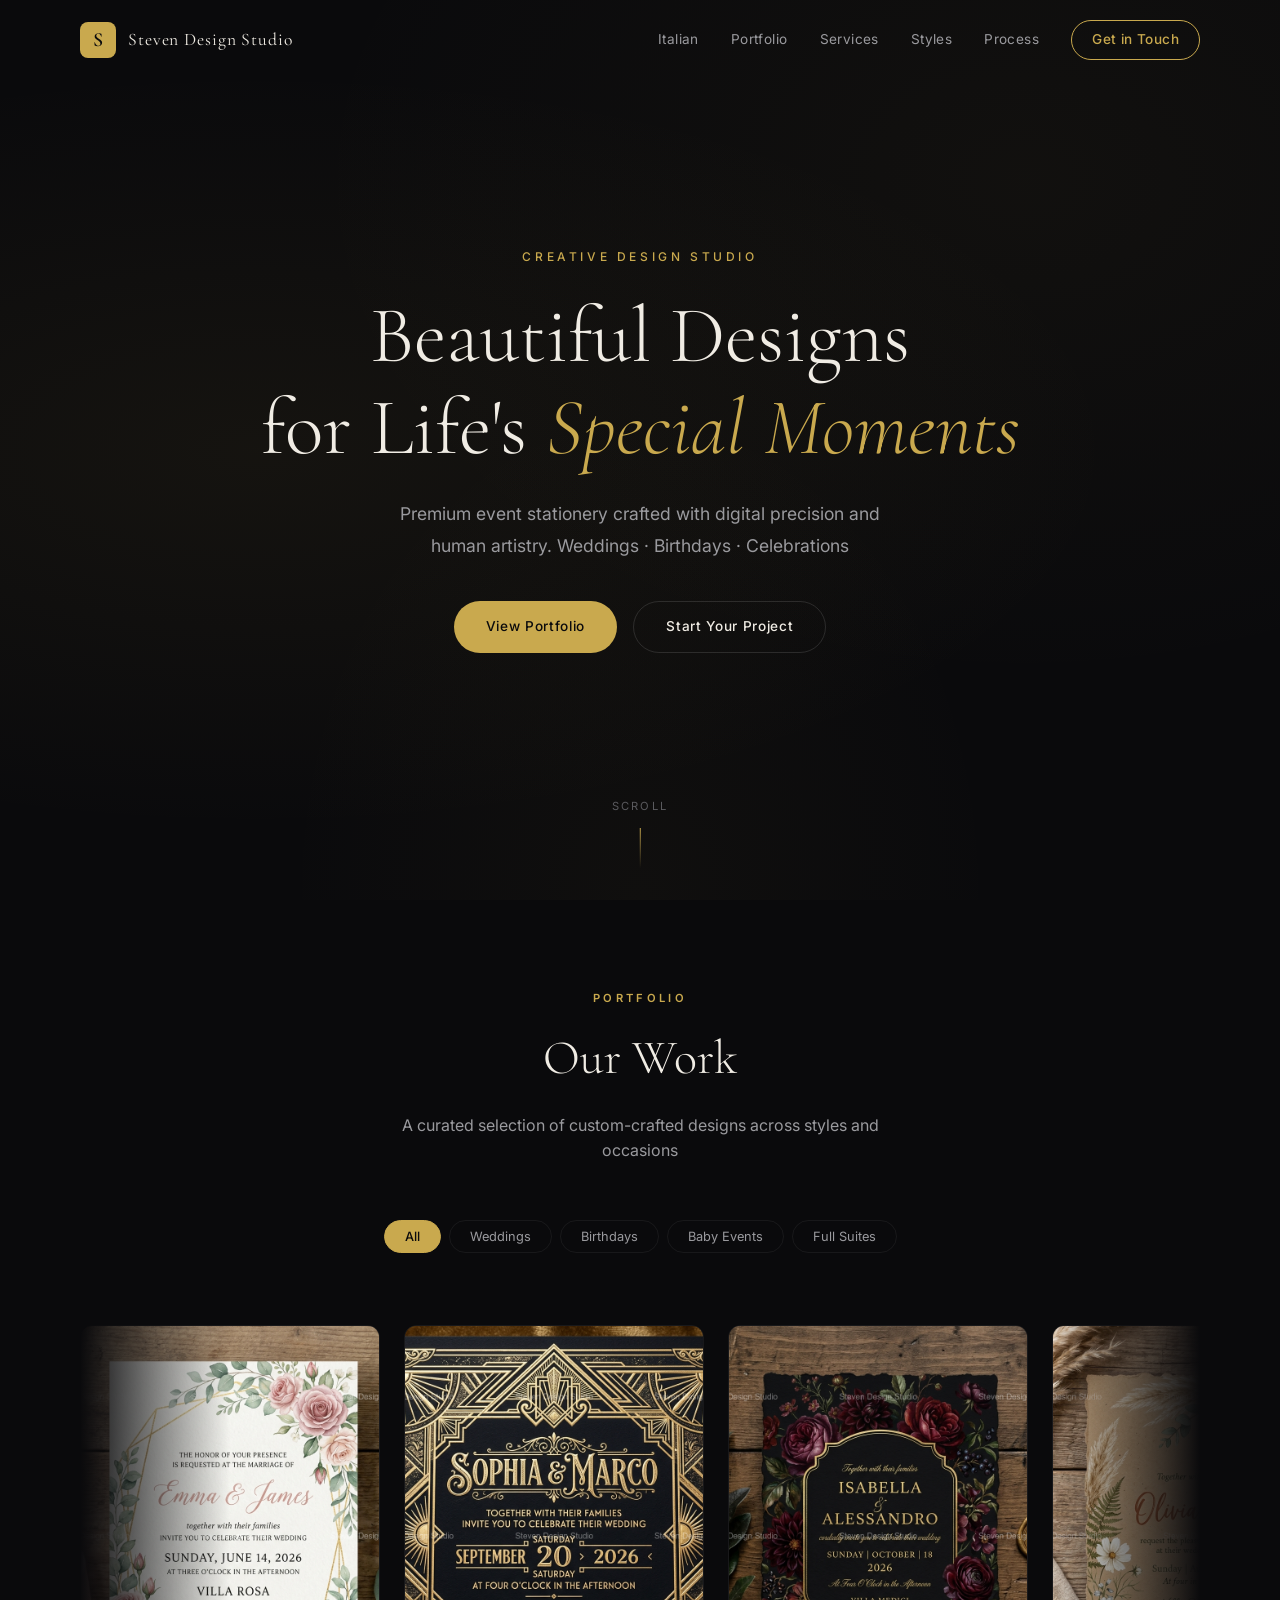
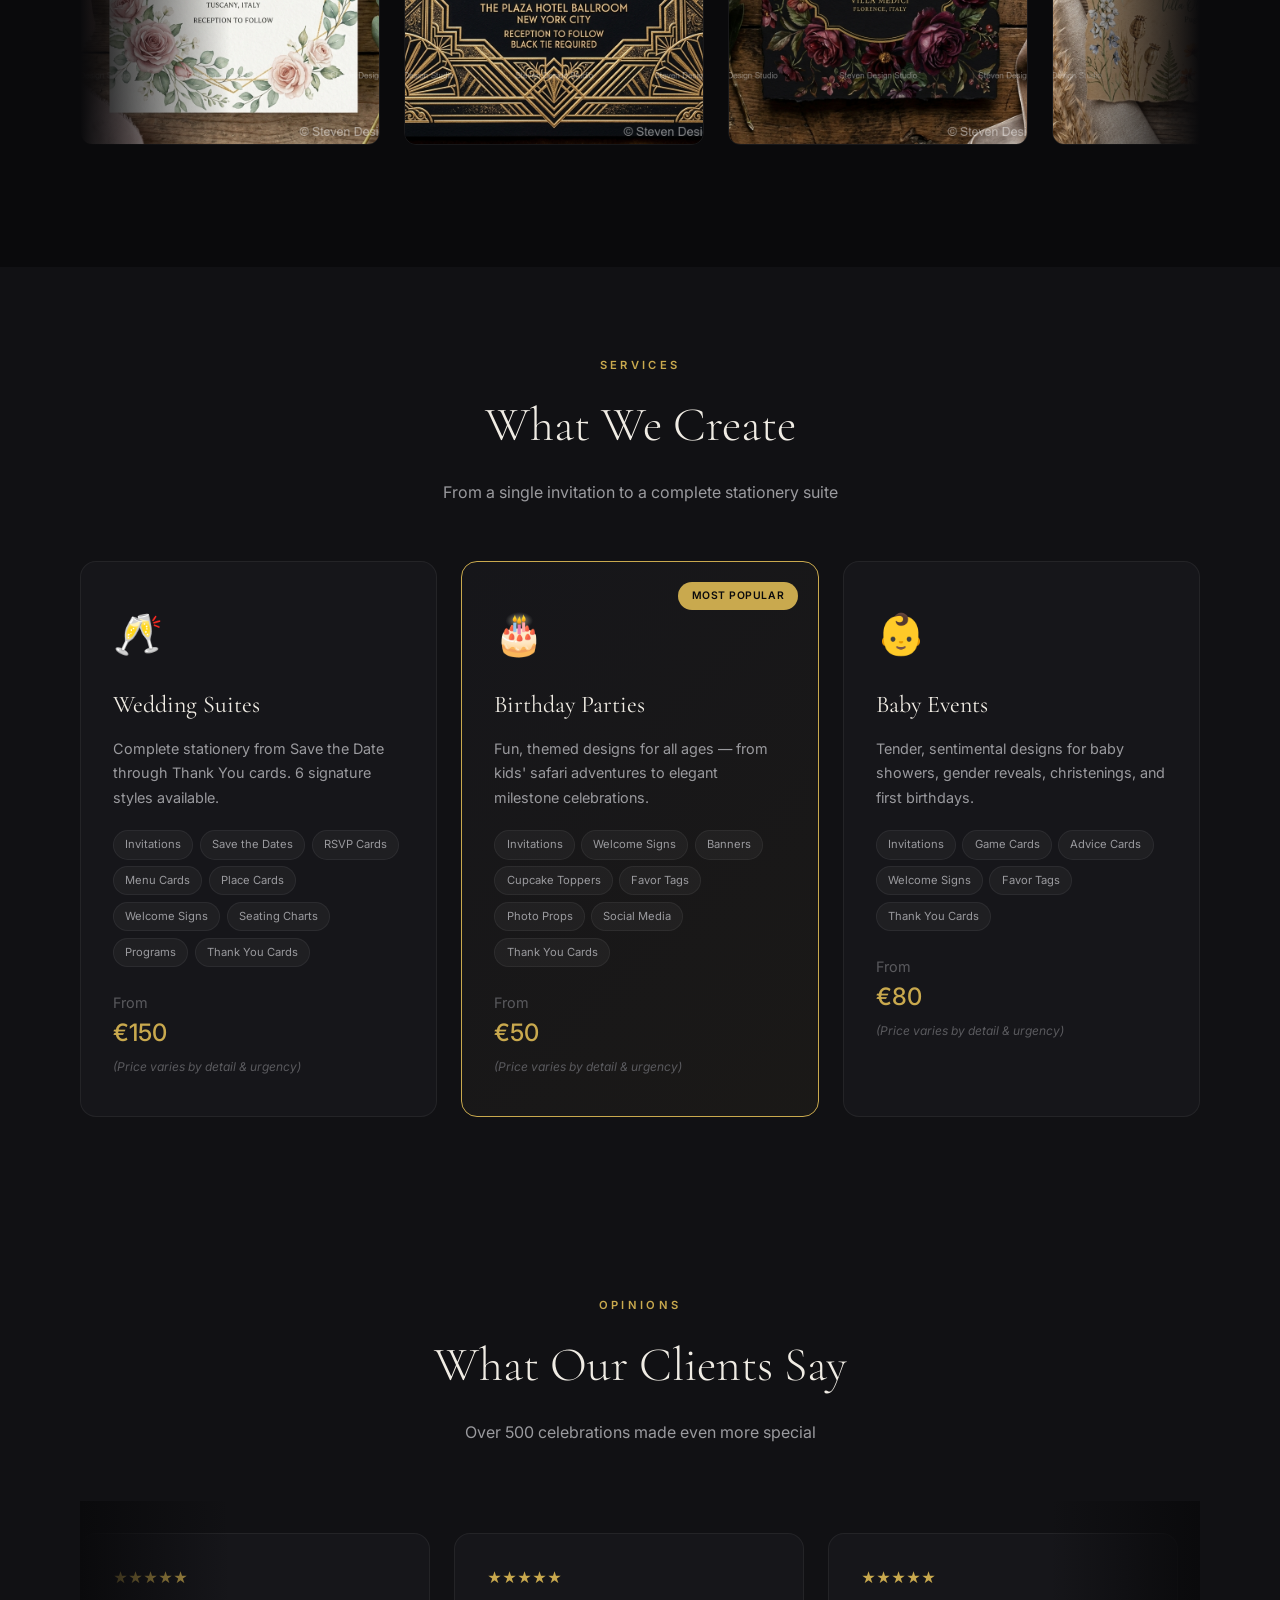
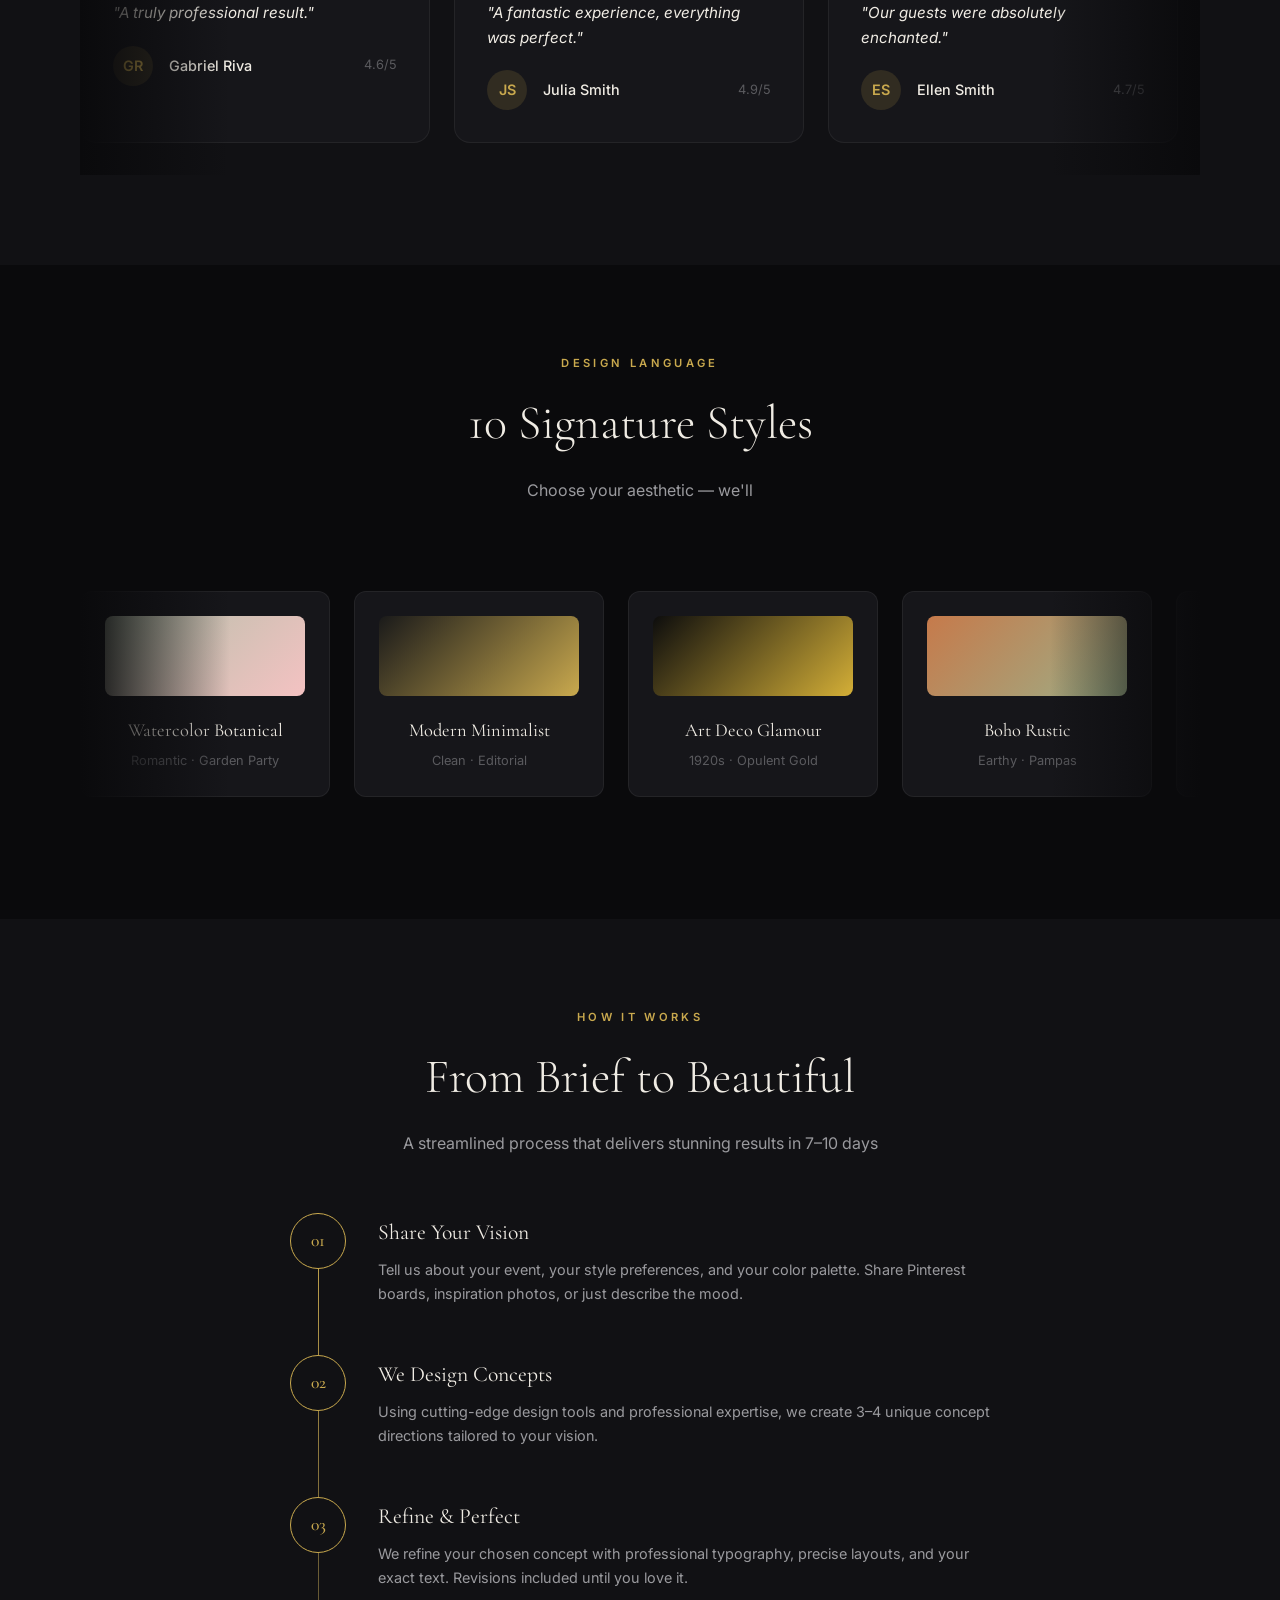
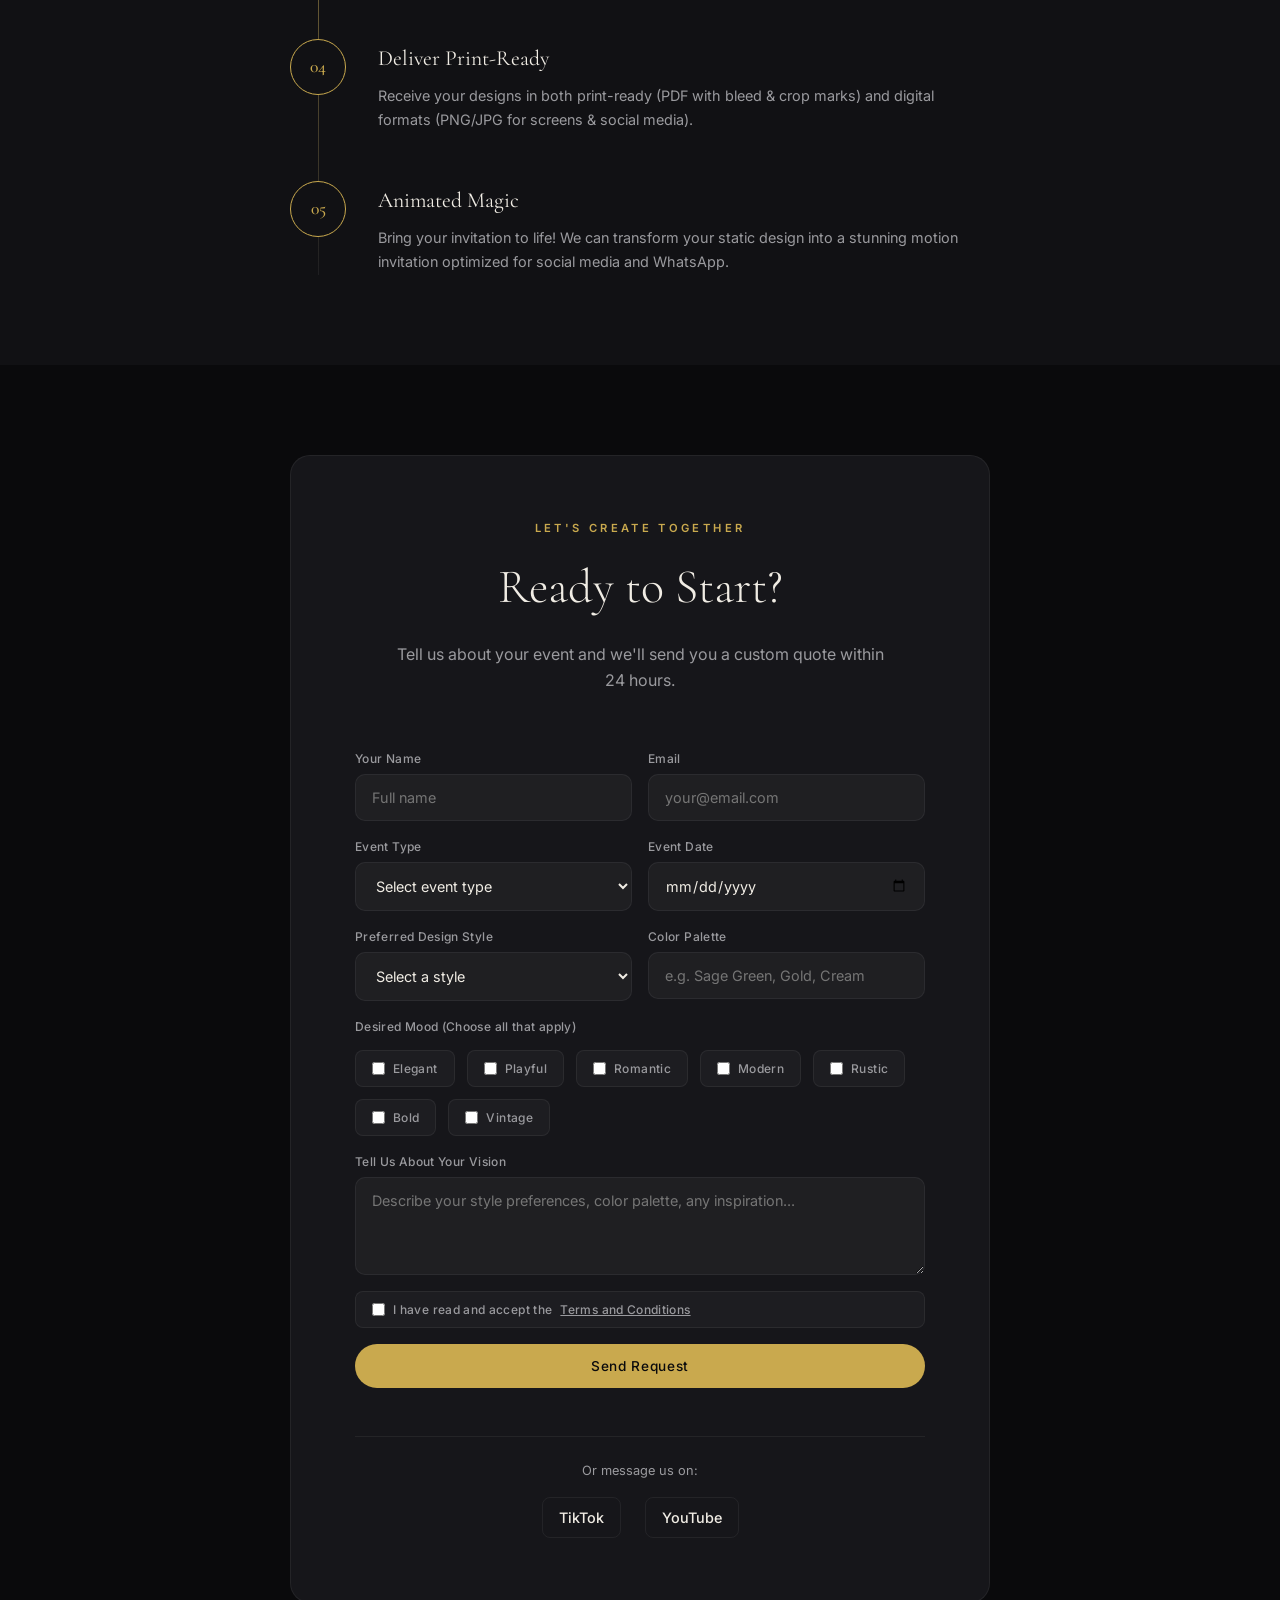
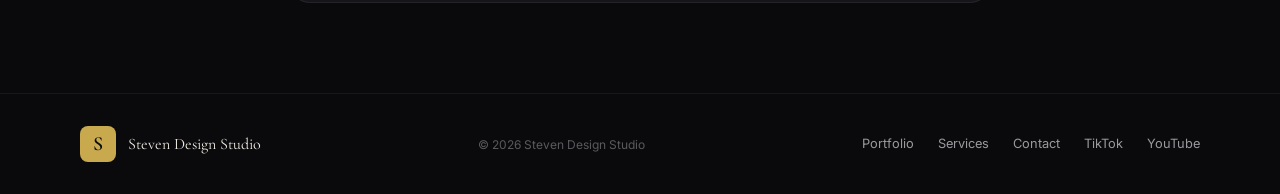
==== en/index.html @ e9334b3e "Restore all portfolio items and design styles to the sliding panes" ====
<!DOCTYPE html>
<html lang="en">
<head>
    <meta charset="UTF-8">
    <meta name="viewport" content="width=device-width, initial-scale=1.0">
    <title>Steven Design Studio — Bespoke Event Stationery</title>
    <meta name="description" content="Premium custom-crafted graphic design for weddings, birthdays, and celebrations. Personalized invitations, stationery suites, and event branding by Steven Design Studio.">
    <link rel="preconnect" href="https://fonts.googleapis.com">
    <link rel="preconnect" href="https://fonts.gstatic.com" crossorigin>
    <link href="https://fonts.googleapis.com/css2?family=Cormorant+Garamond:ital,wght@0,300;0,400;0,500;0,600;1,300;1,400&family=Inter:wght@300;400;500;600&display=swap" rel="stylesheet">
    <link rel="stylesheet" href="../style.css">
</head>
<body>
    <!-- Preloader -->
    <div class="preloader" id="preloader">
        <div class="preloader-inner">
            <div class="preloader-ring"></div>
            <span class="preloader-text">Steven Design Studio</span>
        </div>
    </div>

    <!-- Navigation -->
    <nav class="nav" id="nav">
        <div class="nav-container">
            <a href="#hero" class="nav-logo">
                <span class="nav-logo-mark">S</span>
                <span class="nav-logo-text">Steven Design Studio</span>
            </a>
            <div class="nav-links" id="navLinks">
                <a href="../index.html" class="nav-link">Italian</a>
                <a href="#portfolio" class="nav-link">Portfolio</a>
                <a href="#services" class="nav-link">Services</a>
                <a href="#styles" class="nav-link">Styles</a>
                <a href="#process" class="nav-link">Process</a>
                <a href="#contact" class="nav-link" id="navContact">Get in Touch</a>
            </div>
            <button class="nav-toggle" id="navToggle" aria-label="Toggle menu">
                <span></span><span></span><span></span>
            </button>
        </div>
    </nav>

    <!-- Hero -->
    <section class="hero" id="hero">
        <div class="hero-bg"></div>
        <div class="hero-content">
            <p class="hero-tagline" data-animate="fade-up">Creative Design Studio</p>
            <h1 class="hero-title" data-animate="fade-up" data-delay="100">
                Beautiful Designs<br>
                for Life's <span class="hero-accent">Special Moments</span>
            </h1>
            <p class="hero-description" data-animate="fade-up" data-delay="200">
                Premium event stationery crafted with digital precision and human artistry.
                Weddings · Birthdays · Celebrations
            </p>
            <div class="hero-cta" data-animate="fade-up" data-delay="300">
                <a href="#portfolio" class="btn btn-primary">View Portfolio</a>
                <a href="#contact" class="btn btn-outline">Start Your Project</a>
            </div>
        </div>
        <div class="hero-scroll">
            <span>Scroll</span>
            <div class="hero-scroll-line"></div>
        </div>
    </section>

    <!-- Portfolio -->
    <section class="section portfolio" id="portfolio">
        <div class="container">
            <div class="section-header" data-animate="fade-up">
                <p class="section-label">Portfolio</p>
                <h2 class="section-title">Our Work</h2>
                <p class="section-subtitle">A curated selection of custom-crafted designs across styles and occasions</p>
            </div>

            <!-- Filter Tabs -->
            <div class="filter-tabs" data-animate="fade-up">
                <button class="filter-tab active" data-filter="all">All</button>
                <button class="filter-tab" data-filter="wedding">Weddings</button>
                <button class="filter-tab" data-filter="birthday">Birthdays</button>
                <button class="filter-tab" data-filter="baby">Baby Events</button>
                <button class="filter-tab" data-filter="suite">Full Suites</button>
            </div>

            <!-- Portfolio Sliding Pane -->
            <div class="sliding-pane portfolio-sliding" data-animate="fade-up">
                <div class="sliding-track" id="portfolioTrack">
                    <!-- Set 1: All Items -->
                    <div class="portfolio-item" data-category="wedding">
                        <div class="portfolio-image">
                            <img src="../01_wedding_botanical.png" alt="Botanical Wedding Invitation" loading="lazy">
                            <div class="portfolio-overlay">
                                <span class="portfolio-tag">Wedding</span>
                                <h3>Watercolor Botanical</h3>
                                <p>Sage green & blush pink · Eucalyptus & roses</p>
                            </div>
                        </div>
                    </div>
                    <div class="portfolio-item" data-category="wedding">
                        <div class="portfolio-image">
                            <img src="../02_wedding_art_deco.png" alt="Art Deco Wedding Invitation" loading="lazy">
                            <div class="portfolio-overlay">
                                <span class="portfolio-tag">Wedding</span>
                                <h3>Art Deco Glamour</h3>
                                <p>Gold on black · 1920s Gatsby era</p>
                            </div>
                        </div>
                    </div>
                    <div class="portfolio-item" data-category="wedding">
                        <div class="portfolio-image">
                            <img src="../06_wedding_dark_luxury.png" alt="Dark Luxury Wedding Invitation" loading="lazy">
                            <div class="portfolio-overlay">
                                <span class="portfolio-tag">Wedding</span>
                                <h3>Dark Luxury</h3>
                                <p>Moody florals · Dutch Masters style</p>
                            </div>
                        </div>
                    </div>
                    <div class="portfolio-item" data-category="wedding">
                        <div class="portfolio-image">
                            <img src="../07_wedding_boho_rustic.png" alt="Boho Rustic Wedding Invitation" loading="lazy">
                            <div class="portfolio-overlay">
                                <span class="portfolio-tag">Wedding</span>
                                <h3>Boho Rustic</h3>
                                <p>Pampas grass · Kraft paper · Terracotta</p>
                            </div>
                        </div>
                    </div>
                    <div class="portfolio-item" data-category="wedding">
                        <div class="portfolio-image">
                            <img src="../08_wedding_minimalist.png" alt="Minimalist Wedding Invitation" loading="lazy">
                            <div class="portfolio-overlay">
                                <span class="portfolio-tag">Wedding</span>
                                <h3>Modern Minimalist</h3>
                                <p>Clean lines · Gold accent · Editorial</p>
                            </div>
                        </div>
                    </div>
                    <div class="portfolio-item" data-category="wedding">
                        <div class="portfolio-image">
                            <img src="../09_wedding_coastal.png" alt="Coastal Mediterranean Invitation" loading="lazy">
                            <div class="portfolio-overlay">
                                <span class="portfolio-tag">Wedding</span>
                                <h3>Coastal Mediterranean</h3>
                                <p>Lemons & olives · Amalfi Coast style</p>
                            </div>
                        </div>
                    </div>
                    <div class="portfolio-item" data-category="suite">
                        <div class="portfolio-image">
                            <img src="../10_wedding_suite_rsvp.png" alt="RSVP Card" loading="lazy">
                            <div class="portfolio-overlay">
                                <span class="portfolio-tag">Suite</span>
                                <h3>RSVP Card</h3>
                                <p>Botanical suite · Matching design</p>
                            </div>
                        </div>
                    </div>
                    <div class="portfolio-item" data-category="suite">
                        <div class="portfolio-image">
                            <img src="../11_wedding_suite_menu.png" alt="Wedding Menu" loading="lazy">
                            <div class="portfolio-overlay">
                                <span class="portfolio-tag">Suite</span>
                                <h3>Menu Card</h3>
                                <p>Botanical suite · Three-course layout</p>
                            </div>
                        </div>
                    </div>
                    <div class="portfolio-item" data-category="suite">
                        <div class="portfolio-image">
                            <img src="../12_wedding_suite_thankyou.png" alt="Thank You Card" loading="lazy">
                            <div class="portfolio-overlay">
                                <span class="portfolio-tag">Suite</span>
                                <h3>Thank You Note</h3>
                                <p>Botanical suite · Coordinated wreath</p>
                            </div>
                        </div>
                    </div>
                    <div class="portfolio-item" data-category="birthday">
                        <div class="portfolio-image">
                            <img src="../03_birthday_kids_safari.png" alt="Safari Birthday Invitation" loading="lazy">
                            <div class="portfolio-overlay">
                                <span class="portfolio-tag">Birthday</span>
                                <h3>Safari Party</h3>
                                <p>Cartoon animals · Playful colors</p>
                            </div>
                        </div>
                    </div>
                    <div class="portfolio-item" data-category="birthday">
                        <div class="portfolio-image">
                            <img src="../13_birthday_teen_neon.png" alt="Neon Birthday Invitation" loading="lazy">
                            <div class="portfolio-overlay">
                                <span class="portfolio-tag">Birthday</span>
                                <h3>Neon Glow Party</h3>
                                <p>Neon effect · Gen Z aesthetic</p>
                            </div>
                        </div>
                    </div>
                    <div class="portfolio-item" data-category="birthday">
                        <div class="portfolio-image">
                            <img src="../04_birthday_adult_50th.png" alt="50th Birthday Invitation" loading="lazy">
                            <div class="portfolio-overlay">
                                <span class="portfolio-tag">Birthday</span>
                                <h3>Milestone 50th</h3>
                                <p>Elegant black & gold</p>
                            </div>
                        </div>
                    </div>
                    <div class="portfolio-item" data-category="baby">
                        <div class="portfolio-image">
                            <img src="../05_baby_shower.png" alt="Baby Shower Invitation" loading="lazy">
                            <div class="portfolio-overlay">
                                <span class="portfolio-tag">Baby</span>
                                <h3>Baby Shower</h3>
                                <p>Pastel watercolor animals</p>
                            </div>
                        </div>
                    </div>
                    <div class="portfolio-item" data-category="baby">
                        <div class="portfolio-image">
                            <img src="../14_gender_reveal.png" alt="Gender Reveal Invitation" loading="lazy">
                            <div class="portfolio-overlay">
                                <span class="portfolio-tag">Baby</span>
                                <h3>Gender Reveal</h3>
                                <p>He or She?</p>
                            </div>
                        </div>
                    </div>

                    <!-- Set 2: Duplicates for infinite scroll -->
                    <div class="portfolio-item" data-category="wedding"><div class="portfolio-image"><img src="../01_wedding_botanical.png" alt=""></div></div>
                    <div class="portfolio-item" data-category="wedding"><div class="portfolio-image"><img src="../02_wedding_art_deco.png" alt=""></div></div>
                    <div class="portfolio-item" data-category="wedding"><div class="portfolio-image"><img src="../06_wedding_dark_luxury.png" alt=""></div></div>
                    <div class="portfolio-item" data-category="wedding"><div class="portfolio-image"><img src="../07_wedding_boho_rustic.png" alt=""></div></div>
                    <div class="portfolio-item" data-category="wedding"><div class="portfolio-image"><img src="../08_wedding_minimalist.png" alt=""></div></div>
                    <div class="portfolio-item" data-category="wedding"><div class="portfolio-image"><img src="../09_wedding_coastal.png" alt=""></div></div>
                    <div class="portfolio-item" data-category="suite"><div class="portfolio-image"><img src="../10_wedding_suite_rsvp.png" alt=""></div></div>
                    <div class="portfolio-item" data-category="suite"><div class="portfolio-image"><img src="../11_wedding_suite_menu.png" alt=""></div></div>
                    <div class="portfolio-item" data-category="suite"><div class="portfolio-image"><img src="../12_wedding_suite_thankyou.png" alt=""></div></div>
                    <div class="portfolio-item" data-category="birthday"><div class="portfolio-image"><img src="../03_birthday_kids_safari.png" alt=""></div></div>
                    <div class="portfolio-item" data-category="birthday"><div class="portfolio-image"><img src="../13_birthday_teen_neon.png" alt=""></div></div>
                    <div class="portfolio-item" data-category="birthday"><div class="portfolio-image"><img src="../04_birthday_adult_50th.png" alt=""></div></div>
                    <div class="portfolio-item" data-category="baby"><div class="portfolio-image"><img src="../05_baby_shower.png" alt=""></div></div>
                    <div class="portfolio-item" data-category="baby"><div class="portfolio-image"><img src="../14_gender_reveal.png" alt=""></div></div>
                </div>
            </div>
        </div>
    </section>

    <!-- Services -->
    <section class="section services" id="services">
        <div class="container">
            <div class="section-header" data-animate="fade-up">
                <p class="section-label">Services</p>
                <h2 class="section-title">What We Create</h2>
                <p class="section-subtitle">From a single invitation to a complete stationery suite</p>
            </div>
            <div class="services-grid">
                <div class="service-card" data-animate="fade-up">
                    <div class="service-icon">🥂</div>
                    <h3 class="service-title">Wedding Suites</h3>
                    <p class="service-desc">Complete stationery from Save the Date through Thank You cards. 6 signature styles available.</p>
                    <div class="service-items">
                        <span>Invitations</span><span>Save the Dates</span><span>RSVP Cards</span>
                        <span>Menu Cards</span><span>Place Cards</span><span>Welcome Signs</span>
                        <span>Seating Charts</span><span>Programs</span><span>Thank You Cards</span>
                    </div>
                    <div class="service-price">From <strong>€150</strong> <small>(Price varies by detail & urgency)</small></div>
                </div>
                <div class="service-card featured" data-animate="fade-up" data-delay="100">
                    <div class="service-badge">Most Popular</div>
                    <div class="service-icon">🎂</div>
                    <h3 class="service-title">Birthday Parties</h3>
                    <p class="service-desc">Fun, themed designs for all ages — from kids' safari adventures to elegant milestone celebrations.</p>
                    <div class="service-items">
                        <span>Invitations</span><span>Welcome Signs</span><span>Banners</span>
                        <span>Cupcake Toppers</span><span>Favor Tags</span><span>Photo Props</span>
                        <span>Social Media</span><span>Thank You Cards</span>
                    </div>
                    <div class="service-price">From <strong>€50</strong> <small>(Price varies by detail & urgency)</small></div>
                </div>
                <div class="service-card" data-animate="fade-up" data-delay="200">
                    <div class="service-icon">👶</div>
                    <h3 class="service-title">Baby Events</h3>
                    <p class="service-desc">Tender, sentimental designs for baby showers, gender reveals, christenings, and first birthdays.</p>
                    <div class="service-items">
                        <span>Invitations</span><span>Game Cards</span><span>Advice Cards</span>
                        <span>Welcome Signs</span><span>Favor Tags</span><span>Thank You Cards</span>
                    </div>
                    <div class="service-price">From <strong>€80</strong> <small>(Price varies by detail & urgency)</small></div>
                </div>
            </div>
        </div>
    </section>

    <!-- Testimonials -->
    <section class="section testimonials-section" id="testimonials">
        <div class="container">
            <div class="section-header" data-animate="fade-up">
                <p class="section-label">Opinions</p>
                <h2 class="section-title">What Our Clients Say</h2>
                <p class="section-subtitle">Over 500 celebrations made even more special</p>
            </div>
            <div class="sliding-pane">
                <div class="sliding-track" id="testimonialTrack">
                    <!-- Populated via JS -->
                </div>
            </div>
        </div>
    </section>

    <!-- Styles Showcase -->
    <section class="section styles-section" id="styles">
        <div class="container">
            <div class="section-header" data-animate="fade-up">
                <p class="section-label">Design Language</p>
                <h2 class="section-title">10 Signature Styles</h2>
                <p class="section-subtitle">Choose your aesthetic — we'll</p>
            </div>
            <div class="sliding-pane styles-sliding" data-animate="fade-up">
                <div class="sliding-track">
                    <!-- Original Styles (All 10) -->
                    <div class="style-card" style="--accent: #B2BFA8">
                        <div class="style-swatch" style="background: linear-gradient(135deg, #B2BFA8, #F4C2C2)"></div>
                        <h3>Watercolor Botanical</h3>
                        <p>Romantic · Garden Party</p>
                    </div>
                    <div class="style-card" style="--accent: #1A1A1A">
                        <div class="style-swatch" style="background: linear-gradient(135deg, #1A1A1A, #C9A94E)"></div>
                        <h3>Modern Minimalist</h3>
                        <p>Clean · Editorial</p>
                    </div>
                    <div class="style-card" style="--accent: #D4AF37">
                        <div class="style-swatch" style="background: linear-gradient(135deg, #0D0D0D, #D4AF37)"></div>
                        <h3>Art Deco Glamour</h3>
                        <p>1920s · Opulent Gold</p>
                    </div>
                    <div class="style-card" style="--accent: #C67A4B">
                        <div class="style-swatch" style="background: linear-gradient(135deg, #C67A4B, #9CAF88)"></div>
                        <h3>Boho Rustic</h3>
                        <p>Earthy · Pampas</p>
                    </div>
                    <div class="style-card" style="--accent: #722F37">
                        <div class="style-swatch" style="background: linear-gradient(135deg, #722F37, #0D0D0D)"></div>
                        <h3>Dark Luxury</h3>
                        <p>Dramatic · Dutch Masters</p>
                    </div>
                    <div class="style-card" style="--accent: #2E86AB">
                        <div class="style-swatch" style="background: linear-gradient(135deg, #2E86AB, #FFD700)"></div>
                        <h3>Coastal Mediterranean</h3>
                        <p>Lemons · Sunny</p>
                    </div>
                    <div class="style-card" style="--accent: #FF6B6B">
                        <div class="style-swatch" style="background: linear-gradient(135deg, #FF6B6B, #FFD93D)"></div>
                        <h3>Playful Whimsical</h3>
                        <p>Fun · Kid-Friendly</p>
                    </div>
                    <div class="style-card" style="--accent: #A5A5A5">
                        <div class="style-swatch" style="background: linear-gradient(135deg, #A5A5A5, #333333)"></div>
                        <h3>Industrial Chic</h3>
                        <p>Raw · Urban</p>
                    </div>
                    <div class="style-card" style="--accent: #F7E7CE">
                        <div class="style-swatch" style="background: linear-gradient(135deg, #F7E7CE, #8B4513)"></div>
                        <h3>Vintage Storybook</h3>
                        <p>Nostalgic · Hand-drawn</p>
                    </div>
                    <div class="style-card" style="--accent: #0B3D91">
                        <div class="style-swatch" style="background: linear-gradient(135deg, #0B3D91, #FC3D21)"></div>
                        <h3>Space Adventure</h3>
                        <p>Galactic · Futuristic</p>
                    </div>
                    <!-- Duplicate for loop -->
                    <div class="style-card"><div class="style-swatch" style="background: #B2BFA8"></div><h3>Botanical</h3></div>
                    <div class="style-card"><div class="style-swatch" style="background: #1A1A1A"></div><h3>Minimalist</h3></div>
                    <div class="style-card"><div class="style-swatch" style="background: #D4AF37"></div><h3>Art Deco</h3></div>
                    <div class="style-card"><div class="style-swatch" style="background: #C67A4B"></div><h3>Boho</h3></div>
                    <div class="style-card"><div class="style-swatch" style="background: #722F37"></div><h3>Dark</h3></div>
                </div>
            </div>
        </div>
    </section>

    <!-- Process -->
    <section class="section process" id="process">
        <div class="container">
            <div class="section-header" data-animate="fade-up">
                <p class="section-label">How It Works</p>
                <h2 class="section-title">From Brief to Beautiful</h2>
                <p class="section-subtitle">A streamlined process that delivers stunning results in 7–10 days</p>
            </div>
            <div class="process-timeline">
                <div class="process-step" data-animate="fade-up">
                    <div class="process-number">01</div>
                    <div class="process-content">
                        <h3>Share Your Vision</h3>
                        <p>Tell us about your event, your style preferences, and your color palette. Share Pinterest boards, inspiration photos, or just describe the mood.</p>
                    </div>
                </div>
                <div class="process-step" data-animate="fade-up" data-delay="100">
                    <div class="process-number">02</div>
                    <div class="process-content">
                        <h3>We Design Concepts</h3>
                        <p>Using cutting-edge design tools and professional expertise, we create 3–4 unique concept directions tailored to your vision.</p>
                    </div>
                </div>
                <div class="process-step" data-animate="fade-up" data-delay="200">
                    <div class="process-number">03</div>
                    <div class="process-content">
                        <h3>Refine & Perfect</h3>
                        <p>We refine your chosen concept with professional typography, precise layouts, and your exact text. Revisions included until you love it.</p>
                    </div>
                </div>
                <div class="process-step" data-animate="fade-up" data-delay="300">
                    <div class="process-number">04</div>
                    <div class="process-content">
                        <h3>Deliver Print-Ready</h3>
                        <p>Receive your designs in both print-ready (PDF with bleed & crop marks) and digital formats (PNG/JPG for screens & social media).</p>
                    </div>
                </div>
                <div class="process-step" data-animate="fade-up" data-delay="400">
                    <div class="process-number">05</div>
                    <div class="process-content">
                        <h3>Animated Magic</h3>
                        <p>Bring your invitation to life! We can transform your static design into a stunning motion invitation optimized for social media and WhatsApp.</p>
                    </div>
                </div>
            </div>
        </div>
    </section>

    <!-- Contact / CTA -->
    <section class="section contact" id="contact">
        <div class="container">
            <div class="contact-card" data-animate="fade-up">
                <div class="section-header">
                    <p class="section-label">Let's Create Together</p>
                    <h2 class="section-title">Ready to Start?</h2>
                    <p class="section-subtitle">Tell us about your event and we'll send you a custom quote within 24 hours.</p>
                </div>
                <form class="contact-form" id="contactForm">
                    <div class="form-row">
                        <div class="form-group">
                            <label for="name">Your Name</label>
                            <input type="text" id="name" name="name" placeholder="Full name" required>
                        </div>
                        <div class="form-group">
                            <label for="email">Email</label>
                            <input type="email" id="email" name="email" placeholder="your@email.com" required>
                        </div>
                    </div>
                    <div class="form-row">
                        <div class="form-group">
                            <label for="eventType">Event Type</label>
                            <select id="eventType" name="eventType" required>
                                <option value="">Select event type</option>
                                <option value="wedding">Wedding</option>
                                <option value="birthday">Birthday Party</option>
                                <option value="baby-shower">Baby Shower</option>
                                <option value="gender-reveal">Gender Reveal</option>
                                <option value="christening">Christening / Baptism</option>
                                <option value="graduation">Graduation</option>
                                <option value="anniversary">Anniversary</option>
                                <option value="corporate">Corporate Event</option>
                                <option value="other">Other</option>
                            </select>
                        </div>
                        <div class="form-group">
                            <label for="eventDate">Event Date</label>
                            <input type="date" id="eventDate" name="eventDate">
                        </div>
                    </div>
                    <div class="form-row">
                        <div class="form-group">
                            <label for="designStyle">Preferred Design Style</label>
                            <select id="designStyle" name="designStyle" required>
                                <option value="">Select a style</option>
                                <option value="watercolor">Watercolor Botanical</option>
                                <option value="minimalist">Minimalist Modern</option>
                                <option value="art-deco">Art Deco Glamour</option>
                                <option value="boho">Boho Rustic</option>
                                <option value="dark-luxury">Dark Luxury</option>
                                <option value="mediterranean">Coastal Mediterranean</option>
                                <option value="whimsical">Playful Whimsical</option>
                                <option value="industrial">Industrial Chic</option>
                                <option value="vintage">Vintage Storybook</option>
                                <option value="space">Space Adventure</option>
                                <option value="animated">Animated Motion Invitation</option>
                                <option value="custom">Custom Style (Describe below)</option>
                            </select>
                        </div>
                        <div class="form-group">
                            <label for="colorPalette">Color Palette</label>
                            <input type="text" id="colorPalette" name="colorPalette" placeholder="e.g. Sage Green, Gold, Cream">
                        </div>
                    </div>
                    <div class="form-group full">
                        <label>Desired Mood (Choose all that apply)</label>
                        <div class="checkbox-group">
                            <label class="checkbox-item"><input type="checkbox" name="mood" value="elegant"> Elegant</label>
                            <label class="checkbox-item"><input type="checkbox" name="mood" value="playful"> Playful</label>
                            <label class="checkbox-item"><input type="checkbox" name="mood" value="romantic"> Romantic</label>
                            <label class="checkbox-item"><input type="checkbox" name="mood" value="modern"> Modern</label>
                            <label class="checkbox-item"><input type="checkbox" name="mood" value="rustic"> Rustic</label>
                            <label class="checkbox-item"><input type="checkbox" name="mood" value="bold"> Bold</label>
                            <label class="checkbox-item"><input type="checkbox" name="mood" value="vintage"> Vintage</label>
                        </div>
                    </div>
                    <div class="form-group full">
                        <label for="message">Tell Us About Your Vision</label>
                        <textarea id="message" name="message" rows="4" placeholder="Describe your style preferences, color palette, any inspiration..." required></textarea>
                    </div>
                    <div class="form-group full">
                        <label class="checkbox-item">
                            <input type="checkbox" id="termsAccepted" name="termsAccepted" required>
                            I have read and accept the <a href="terms.html" target="_blank" style="color: var(--primary); text-decoration: underline;">Terms and Conditions</a>
                        </label>
                    </div>
                    <button type="submit" class="btn btn-primary btn-full" id="submitBtn">Send Request</button>
                    <div class="contact-socials">
                        <p>Or message us on:</p>
                        <div class="social-links-grid">
                            <a href="https://www.tiktok.com/@disegnipertutti_steven" target="_blank" class="social-link-item">TikTok</a>
                            <a href="https://www.youtube.com/@DisegniPerTutti-Feste" target="_blank" class="social-link-item">YouTube</a>
                        </div>
                    </div>
                </form>
            </div>
        </div>
    </section>

    <!-- Footer -->
    <footer class="footer">
        <div class="container footer-inner">
            <div class="footer-brand">
                <span class="nav-logo-mark">S</span>
                <span>Steven Design Studio</span>
            </div>
            <p class="footer-copy">© 2026 Steven Design Studio</p>
            <div class="footer-links">
                <a href="#portfolio">Portfolio</a>
                <a href="#services">Services</a>
                <a href="#contact">Contact</a>
                <a href="https://www.tiktok.com/@disegnipertutti_steven" target="_blank" rel="noopener noreferrer">TikTok</a>
                <a href="https://www.youtube.com/@DisegniPerTutti-Feste" target="_blank" rel="noopener noreferrer">YouTube</a>
            </div>
        </div>
    </footer>

    <!-- Lightbox -->
    <div class="lightbox" id="lightbox">
        <button class="lightbox-close" id="lightboxClose" aria-label="Close">&times;</button>
        <img class="lightbox-img" id="lightboxImg" src="" alt="">
        <div class="lightbox-caption" id="lightboxCaption"></div>
    </div>

    <script src="../script.js"></script>
</body>
</html>
---- style.css ----
/* ============================================
   Steven Design Studio — Portfolio Website
   Premium dark aesthetic with gold accents
   ============================================ */

/* --- Reset & Base --- */
*, *::before, *::after {
    box-sizing: border-box;
    margin: 0;
    padding: 0;
}

:root {
    /* Core palette */
    --bg-primary: #0a0a0c;
    --bg-secondary: #111114;
    --bg-card: #16161a;
    --bg-card-hover: #1c1c21;
    --text-primary: #f0ece4;
    --text-secondary: #9a9a9e;
    --text-muted: #5a5a5e;
    --accent: #c9a94e;
    --accent-light: #e0c96f;
    --accent-glow: rgba(201, 169, 78, 0.15);
    --border: rgba(255, 255, 255, 0.06);
    --border-hover: rgba(255, 255, 255, 0.12);
    
    /* Typography */
    --font-display: 'Cormorant Garamond', Georgia, serif;
    --font-body: 'Inter', -apple-system, BlinkMacSystemFont, sans-serif;
    
    /* Spacing */
    --section-padding: clamp(4rem, 10vh, 8rem);
    --container-max: 1200px;
    --grid-gap: 1.5rem;
    
    /* Transitions */
    --ease-out: cubic-bezier(0.16, 1, 0.3, 1);
    --ease-spring: cubic-bezier(0.34, 1.56, 0.64, 1);
}

html {
    scroll-behavior: smooth;
    -webkit-font-smoothing: antialiased;
    -moz-osx-font-smoothing: grayscale;
}

body {
    font-family: var(--font-body);
    background: var(--bg-primary);
    color: var(--text-primary);
    line-height: 1.6;
    overflow-x: hidden;
}

img {
    max-width: 100%;
    height: auto;
    display: block;
}

a {
    color: var(--accent);
    text-decoration: none;
    transition: color 0.3s var(--ease-out);
}

a:hover {
    color: var(--accent-light);
}

.container {
    max-width: var(--container-max);
    margin: 0 auto;
    padding: 0 clamp(1.25rem, 4vw, 2.5rem);
}

/* --- Preloader --- */
.preloader {
    position: fixed;
    inset: 0;
    z-index: 9999;
    background: var(--bg-primary);
    display: flex;
    align-items: center;
    justify-content: center;
    transition: opacity 0.6s var(--ease-out), visibility 0.6s;
}

.preloader.hidden {
    opacity: 0;
    visibility: hidden;
}

.preloader-inner {
    text-align: center;
}

.preloader-ring {
    width: 48px;
    height: 48px;
    border: 2px solid var(--border);
    border-top-color: var(--accent);
    border-radius: 50%;
    animation: spin 0.8s linear infinite;
    margin: 0 auto 1.5rem;
}

.preloader-text {
    font-family: var(--font-display);
    font-size: 1.25rem;
    color: var(--text-secondary);
    letter-spacing: 0.2em;
    text-transform: uppercase;
}

@keyframes spin {
    to { transform: rotate(360deg); }
}

/* --- Navigation --- */
.nav {
    position: fixed;
    top: 0;
    left: 0;
    right: 0;
    z-index: 100;
    padding: 1.25rem 0;
    transition: all 0.4s var(--ease-out);
}

.nav.scrolled {
    background: rgba(10, 10, 12, 0.85);
    backdrop-filter: blur(20px);
    -webkit-backdrop-filter: blur(20px);
    border-bottom: 1px solid var(--border);
    padding: 0.75rem 0;
}

.nav-container {
    max-width: var(--container-max);
    margin: 0 auto;
    padding: 0 clamp(1.25rem, 4vw, 2.5rem);
    display: flex;
    align-items: center;
    justify-content: space-between;
}

.nav-logo {
    display: flex;
    align-items: center;
    gap: 0.75rem;
    color: var(--text-primary);
    text-decoration: none;
}

.nav-logo-mark {
    width: 36px;
    height: 36px;
    background: var(--accent);
    color: var(--bg-primary);
    border-radius: 8px;
    display: flex;
    align-items: center;
    justify-content: center;
    font-family: var(--font-display);
    font-size: 1.25rem;
    font-weight: 600;
}

.nav-logo-text {
    font-family: var(--font-display);
    font-size: 1.1rem;
    font-weight: 400;
    letter-spacing: 0.05em;
}

.nav-links {
    display: flex;
    align-items: center;
    gap: 2rem;
}

.nav-link {
    color: var(--text-secondary);
    font-size: 0.85rem;
    font-weight: 400;
    letter-spacing: 0.03em;
    transition: color 0.3s var(--ease-out);
    position: relative;
}

.nav-link:hover {
    color: var(--text-primary);
}

.nav-link::after {
    content: '';
    position: absolute;
    bottom: -4px;
    left: 0;
    width: 0;
    height: 1px;
    background: var(--accent);
    transition: width 0.3s var(--ease-out);
}

.nav-link:hover::after {
    width: 100%;
}

#navContact {
    color: var(--accent);
    border: 1px solid var(--accent);
    padding: 0.5rem 1.25rem;
    border-radius: 100px;
    font-weight: 500;
}

#navContact:hover {
    background: var(--accent);
    color: var(--bg-primary);
}

#navContact::after {
    display: none;
}

.nav-toggle {
    display: none;
    flex-direction: column;
    gap: 5px;
    background: none;
    border: none;
    cursor: pointer;
    padding: 4px;
}

.nav-toggle span {
    width: 24px;
    height: 2px;
    background: var(--text-primary);
    transition: all 0.3s var(--ease-out);
    transform-origin: center;
}

.nav-toggle.active span:nth-child(1) { transform: rotate(45deg) translateY(7px); }
.nav-toggle.active span:nth-child(2) { opacity: 0; }
.nav-toggle.active span:nth-child(3) { transform: rotate(-45deg) translateY(-7px); }

/* --- Hero --- */
.hero {
    min-height: 100vh;
    display: flex;
    align-items: center;
    justify-content: center;
    position: relative;
    text-align: center;
    overflow: hidden;
}

.hero-bg {
    position: absolute;
    inset: 0;
    background: 
        radial-gradient(ellipse at 20% 50%, rgba(201, 169, 78, 0.06) 0%, transparent 60%),
        radial-gradient(ellipse at 80% 20%, rgba(201, 169, 78, 0.04) 0%, transparent 50%),
        radial-gradient(ellipse at 50% 100%, rgba(201, 169, 78, 0.03) 0%, transparent 40%);
}

.hero-content {
    position: relative;
    z-index: 2;
    padding: 2rem;
}

.hero-tagline {
    font-size: 0.75rem;
    font-weight: 500;
    letter-spacing: 0.3em;
    text-transform: uppercase;
    color: var(--accent);
    margin-bottom: 1.5rem;
}

.hero-title {
    font-family: var(--font-display);
    font-size: clamp(2.5rem, 7vw, 5rem);
    font-weight: 300;
    line-height: 1.15;
    margin-bottom: 1.5rem;
    color: var(--text-primary);
}

.hero-accent {
    font-style: italic;
    color: var(--accent);
}

.hero-description {
    font-size: clamp(0.95rem, 1.5vw, 1.1rem);
    color: var(--text-secondary);
    max-width: 520px;
    margin: 0 auto 2.5rem;
    line-height: 1.8;
}

.hero-cta {
    display: flex;
    gap: 1rem;
    justify-content: center;
    flex-wrap: wrap;
}

.hero-scroll {
    position: absolute;
    bottom: 2rem;
    left: 50%;
    transform: translateX(-50%);
    display: flex;
    flex-direction: column;
    align-items: center;
    gap: 0.75rem;
    color: var(--text-muted);
    font-size: 0.7rem;
    letter-spacing: 0.2em;
    text-transform: uppercase;
}

.hero-scroll-line {
    width: 1px;
    height: 40px;
    background: linear-gradient(to bottom, var(--accent), transparent);
    animation: scrollPulse 2s var(--ease-out) infinite;
}

@keyframes scrollPulse {
    0%, 100% { opacity: 0.3; transform: scaleY(0.6); }
    50% { opacity: 1; transform: scaleY(1); }
}

/* --- Buttons --- */
.btn {
    display: inline-flex;
    align-items: center;
    justify-content: center;
    padding: 0.875rem 2rem;
    font-family: var(--font-body);
    font-size: 0.85rem;
    font-weight: 500;
    letter-spacing: 0.05em;
    border-radius: 100px;
    cursor: pointer;
    transition: all 0.3s var(--ease-out);
    border: none;
    text-decoration: none;
}

.btn-primary {
    background: var(--accent);
    color: var(--bg-primary);
}

.btn-primary:hover {
    background: var(--accent-light);
    color: var(--bg-primary);
    transform: translateY(-2px);
    box-shadow: 0 8px 30px rgba(201, 169, 78, 0.3);
}

.btn-outline {
    background: transparent;
    color: var(--text-primary);
    border: 1px solid var(--border-hover);
}

.btn-outline:hover {
    border-color: var(--accent);
    color: var(--accent);
    transform: translateY(-2px);
}

.btn-full {
    width: 100%;
}

/* --- Sections --- */
.section {
    padding: var(--section-padding) 0;
}

.section-header {
    text-align: center;
    margin-bottom: 3.5rem;
}

.section-label {
    font-size: 0.7rem;
    font-weight: 600;
    letter-spacing: 0.3em;
    text-transform: uppercase;
    color: var(--accent);
    margin-bottom: 0.75rem;
}

.section-title {
    font-family: var(--font-display);
    font-size: clamp(2rem, 4vw, 3rem);
    font-weight: 300;
    margin-bottom: 1rem;
}

.section-subtitle {
    font-size: 1rem;
    color: var(--text-secondary);
    max-width: 500px;
    margin: 0 auto;
}

/* --- Portfolio --- */
.filter-tabs {
    display: flex;
    justify-content: center;
    gap: 0.5rem;
    margin-bottom: 2.5rem;
    flex-wrap: wrap;
}

.filter-tab {
    padding: 0.5rem 1.25rem;
    font-family: var(--font-body);
    font-size: 0.8rem;
    font-weight: 400;
    color: var(--text-secondary);
    background: transparent;
    border: 1px solid var(--border);
    border-radius: 100px;
    cursor: pointer;
    transition: all 0.3s var(--ease-out);
}

.filter-tab:hover {
    border-color: var(--border-hover);
    color: var(--text-primary);
}

.filter-tab.active {
    background: var(--accent);
    color: var(--bg-primary);
    border-color: var(--accent);
    font-weight: 500;
}

.portfolio-grid {
    display: grid;
    grid-template-columns: repeat(auto-fill, minmax(280px, 1fr));
    gap: var(--grid-gap);
}

.portfolio-item {
    border-radius: 12px;
    overflow: hidden;
    transition: all 0.5s var(--ease-out);
}

.portfolio-item.hidden {
    display: none;
}

.portfolio-image {
    position: relative;
    aspect-ratio: 5 / 7;
    overflow: hidden;
    cursor: pointer;
    border-radius: 12px;
    border: 1px solid var(--border);
    transition: border-color 0.3s var(--ease-out);
}

.portfolio-image:hover {
    border-color: var(--accent);
}

.portfolio-image img {
    width: 100%;
    height: 100%;
    object-fit: cover;
    transition: transform 0.6s var(--ease-out);
}

.portfolio-image:hover img {
    transform: scale(1.05);
}

.portfolio-overlay {
    position: absolute;
    inset: 0;
    background: linear-gradient(to top, rgba(10, 10, 12, 0.95) 0%, rgba(10, 10, 12, 0.4) 40%, transparent 70%);
    display: flex;
    flex-direction: column;
    justify-content: flex-end;
    padding: 1.5rem;
    opacity: 0;
    transition: opacity 0.4s var(--ease-out);
}

.portfolio-image:hover .portfolio-overlay {
    opacity: 1;
}

.portfolio-tag {
    display: inline-block;
    padding: 0.25rem 0.75rem;
    font-size: 0.65rem;
    font-weight: 600;
    letter-spacing: 0.1em;
    text-transform: uppercase;
    color: var(--accent);
    border: 1px solid var(--accent);
    border-radius: 100px;
    margin-bottom: 0.75rem;
    width: fit-content;
}

.portfolio-overlay h3 {
    font-family: var(--font-display);
    font-size: 1.3rem;
    font-weight: 400;
    margin-bottom: 0.25rem;
}

.portfolio-overlay p {
    font-size: 0.8rem;
    color: var(--text-secondary);
}

/* --- Services --- */
.services {
    background: var(--bg-secondary);
}

.services-grid {
    display: grid;
    grid-template-columns: repeat(auto-fit, minmax(300px, 1fr));
    gap: var(--grid-gap);
}

.service-card {
    background: var(--bg-card);
    border: 1px solid var(--border);
    border-radius: 16px;
    padding: 2.5rem 2rem;
    transition: all 0.4s var(--ease-out);
    position: relative;
    overflow: hidden;
}

.service-card:hover {
    border-color: var(--border-hover);
    transform: translateY(-4px);
    box-shadow: 0 20px 60px rgba(0, 0, 0, 0.3);
}

.service-card.featured {
    border-color: var(--accent);
    background: linear-gradient(135deg, var(--bg-card), rgba(201, 169, 78, 0.05));
}

.service-badge {
    position: absolute;
    top: 1.25rem;
    right: 1.25rem;
    padding: 0.35rem 0.85rem;
    font-size: 0.65rem;
    font-weight: 600;
    letter-spacing: 0.05em;
    text-transform: uppercase;
    color: var(--bg-primary);
    background: var(--accent);
    border-radius: 100px;
}

.service-icon {
    font-size: 2.5rem;
    margin-bottom: 1.25rem;
}

.service-title {
    font-family: var(--font-display);
    font-size: 1.5rem;
    font-weight: 400;
    margin-bottom: 0.75rem;
}

.service-desc {
    font-size: 0.9rem;
    color: var(--text-secondary);
    line-height: 1.7;
    margin-bottom: 1.25rem;
}

.service-items {
    display: flex;
    flex-wrap: wrap;
    gap: 0.4rem;
    margin-bottom: 1.5rem;
}

.service-items span {
    padding: 0.3rem 0.7rem;
    font-size: 0.7rem;
    color: var(--text-secondary);
    background: rgba(255, 255, 255, 0.04);
    border: 1px solid var(--border);
    border-radius: 100px;
}

.service-price {
    font-size: 0.9rem;
    color: var(--text-muted);
    display: flex;
    flex-direction: column;
}

.service-price strong {
    font-size: 1.5rem;
    color: var(--accent);
    font-weight: 500;
}

.service-price small {
    font-size: 0.75rem;
    font-style: italic;
    margin-top: 0.25rem;
    color: var(--text-muted);
}

/* --- Socials in Contact --- */
.contact-socials {
    margin-top: 2rem;
    padding-top: 1.5rem;
    border-top: 1px solid var(--border);
    text-align: center;
}

.contact-socials p {
    font-size: 0.8rem;
    color: var(--text-secondary);
    margin-bottom: 1rem;
}

.social-links-grid {
    display: flex;
    justify-content: center;
    gap: 1.5rem;
}

.social-link-item {
    font-size: 0.9rem;
    font-weight: 500;
    color: var(--text-primary);
    padding: 0.5rem 1rem;
    border: 1px solid var(--border);
    border-radius: 8px;
    transition: all 0.3s var(--ease-out);
}

.social-link-item:hover {
    border-color: var(--accent);
    color: var(--accent);
    background: rgba(201, 169, 78, 0.05);
}

/* --- Styles Grid --- */
.styles-grid {
    display: grid;
    grid-template-columns: repeat(auto-fill, minmax(220px, 1fr));
    gap: var(--grid-gap);
}

.style-card {
    background: var(--bg-card);
    border: 1px solid var(--border);
    border-radius: 12px;
    padding: 1.5rem;
    text-align: center;
    transition: all 0.4s var(--ease-out);
    cursor: default;
}

.style-card:hover {
    border-color: var(--border-hover);
    transform: translateY(-4px);
    box-shadow: 0 15px 40px rgba(0, 0, 0, 0.2);
}

.style-swatch {
    width: 100%;
    height: 80px;
    border-radius: 8px;
    margin-bottom: 1.25rem;
}

.style-card h3 {
    font-family: var(--font-display);
    font-size: 1.15rem;
    font-weight: 400;
    margin-bottom: 0.35rem;
}

.style-card p {
    font-size: 0.8rem;
    color: var(--text-muted);
}

/* --- Process Timeline --- */
.process {
    background: var(--bg-secondary);
}

.process-timeline {
    max-width: 700px;
    margin: 0 auto;
    position: relative;
}

.process-timeline::before {
    content: '';
    position: absolute;
    top: 0;
    left: 28px;
    bottom: 0;
    width: 1px;
    background: linear-gradient(to bottom, var(--accent), var(--border));
}

.process-step {
    display: flex;
    gap: 2rem;
    margin-bottom: 3rem;
    position: relative;
}

.process-step:last-child {
    margin-bottom: 0;
}

.process-number {
    flex-shrink: 0;
    width: 56px;
    height: 56px;
    display: flex;
    align-items: center;
    justify-content: center;
    font-family: var(--font-display);
    font-size: 1.1rem;
    font-weight: 500;
    color: var(--accent);
    background: var(--bg-secondary);
    border: 1px solid var(--accent);
    border-radius: 50%;
    position: relative;
    z-index: 2;
}

.process-content h3 {
    font-family: var(--font-display);
    font-size: 1.35rem;
    font-weight: 400;
    margin-bottom: 0.5rem;
    padding-top: 0.15rem;
}

.process-content p {
    font-size: 0.9rem;
    color: var(--text-secondary);
    line-height: 1.7;
}

/* --- Contact --- */
.contact-card {
    background: var(--bg-card);
    border: 1px solid var(--border);
    border-radius: 20px;
    padding: clamp(2rem, 5vw, 4rem);
    max-width: 700px;
    margin: 0 auto;
}

.contact-form {
    display: flex;
    flex-direction: column;
    gap: 1rem;
}

.form-row {
    display: grid;
    grid-template-columns: 1fr 1fr;
    gap: 1rem;
}

.form-group {
    display: flex;
    flex-direction: column;
    gap: 0.35rem;
}

.form-group.full {
    grid-column: 1 / -1;
}

.form-group label {
    font-size: 0.75rem;
    font-weight: 500;
    color: var(--text-secondary);
    letter-spacing: 0.03em;
}

.form-group input,
.form-group select,
.form-group textarea {
    padding: 0.875rem 1rem;
    font-family: var(--font-body);
    font-size: 0.9rem;
    color: var(--text-primary);
    background: rgba(255, 255, 255, 0.04);
    border: 1px solid var(--border);
    border-radius: 10px;
    outline: none;
    transition: border-color 0.3s var(--ease-out);
    resize: vertical;
}

.form-group input:focus,
.form-group select:focus,
.form-group textarea:focus {
    border-color: var(--accent);
}

.checkbox-group {
    display: flex;
    flex-wrap: wrap;
    gap: 0.75rem;
    margin-top: 0.5rem;
}

.checkbox-item {
    display: flex;
    align-items: center;
    gap: 0.5rem;
    font-size: 0.85rem;
    color: var(--text-secondary);
    cursor: pointer;
    background: rgba(255, 255, 255, 0.03);
    padding: 0.5rem 1rem;
    border-radius: 8px;
    border: 1px solid var(--border);
    transition: all 0.3s var(--ease-out);
}

.checkbox-item:hover {
    border-color: var(--border-hover);
    background: rgba(255, 255, 255, 0.05);
}

.checkbox-item input {
    width: auto;
    margin: 0;
    accent-color: var(--accent);
}
    cursor: pointer;
    appearance: none;
    background-image: url("data:image/svg+xml,%3Csvg width='12' height='8' viewBox='0 0 12 8' fill='none' xmlns='http://www.w3.org/2000/svg'%3E%3Cpath d='M1 1L6 6L11 1' stroke='%239a9a9e' stroke-width='1.5'/%3E%3C/svg%3E");
    background-repeat: no-repeat;
    background-position: right 1rem center;
    padding-right: 2.5rem;
}

.form-group select option {
    background: var(--bg-card);
    color: var(--text-primary);
}

/* --- Footer --- */
.footer {
    border-top: 1px solid var(--border);
    padding: 2rem 0;
}

.footer-inner {
    display: flex;
    align-items: center;
    justify-content: space-between;
    flex-wrap: wrap;
    gap: 1rem;
}

.footer-brand {
    display: flex;
    align-items: center;
    gap: 0.75rem;
    font-family: var(--font-display);
    font-size: 1rem;
}

.footer-copy {
    font-size: 0.75rem;
    color: var(--text-muted);
}

.footer-links {
    display: flex;
    gap: 1.5rem;
}

.footer-links a {
    font-size: 0.8rem;
    color: var(--text-secondary);
}

.footer-links a:hover {
    color: var(--accent);
}

/* --- Lightbox --- */
.lightbox {
    position: fixed;
    inset: 0;
    z-index: 200;
    background: rgba(10, 10, 12, 0.95);
    backdrop-filter: blur(20px);
    display: flex;
    align-items: center;
    justify-content: center;
    flex-direction: column;
    opacity: 0;
    visibility: hidden;
    transition: all 0.4s var(--ease-out);
    cursor: pointer;
}

.lightbox.active {
    opacity: 1;
    visibility: visible;
}

.lightbox-close {
    position: absolute;
    top: 1.5rem;
    right: 1.5rem;
    width: 44px;
    height: 44px;
    border: none;
    background: rgba(255, 255, 255, 0.08);
    color: var(--text-primary);
    font-size: 1.5rem;
    border-radius: 50%;
    cursor: pointer;
    transition: background 0.3s;
    display: flex;
    align-items: center;
    justify-content: center;
}

.lightbox-close:hover {
    background: rgba(255, 255, 255, 0.15);
}

.lightbox-img {
    max-width: 85vw;
    max-height: 80vh;
    object-fit: contain;
    border-radius: 8px;
    box-shadow: 0 30px 80px rgba(0, 0, 0, 0.5);
    transform: scale(0.9);
    transition: transform 0.4s var(--ease-spring);
}

.lightbox.active .lightbox-img {
    transform: scale(1);
}

.lightbox-caption {
    margin-top: 1.5rem;
    font-family: var(--font-display);
    font-size: 1.1rem;
    color: var(--text-secondary);
}

/* --- Animations --- */
[data-animate] {
    opacity: 0;
    transform: translateY(30px);
    transition: opacity 0.7s var(--ease-out), transform 0.7s var(--ease-out);
}

[data-animate].visible {
    opacity: 1;
    transform: translateY(0);
}

/* --- Responsive --- */
@media (max-width: 768px) {
    .nav-links {
        position: fixed;
        top: 0;
        right: -100%;
        width: 280px;
        height: 100vh;
        background: var(--bg-secondary);
        border-left: 1px solid var(--border);
        flex-direction: column;
        justify-content: center;
        align-items: center;
        gap: 2rem;
        transition: right 0.4s var(--ease-out);
    }

    .nav-links.open {
        right: 0;
    }

    .nav-toggle {
        display: flex;
    }

    .nav-link::after {
        display: none;
    }

    .form-row {
        grid-template-columns: 1fr;
    }

    .footer-inner {
        flex-direction: column;
        text-align: center;
    }

    .process-timeline::before {
        display: none;
    }

    .process-step {
        flex-direction: column;
        gap: 1rem;
    }

    .portfolio-overlay {
        opacity: 1;
    }
}

@media (max-width: 480px) {
    .portfolio-grid {
        grid-template-columns: 1fr;
    }

    .services-grid {
        grid-template-columns: 1fr;
    }

    .styles-grid {
        grid-template-columns: repeat(2, 1fr);
    }
}
/* --- Sliding Panes --- */
.sliding-pane {
    width: 100%;
    overflow: hidden;
    position: relative;
    padding: 2rem 0;
}

.sliding-pane::before,
.sliding-pane::after {
    content: '';
    position: absolute;
    top: 0;
    bottom: 0;
    width: 150px;
    z-index: 2;
    pointer-events: none;
}

.sliding-pane::before {
    left: 0;
    background: linear-gradient(to right, var(--bg-primary), transparent);
}

.sliding-pane::after {
    right: 0;
    background: linear-gradient(to left, var(--bg-primary), transparent);
}

.sliding-track {
    display: flex;
    width: max-content;
    animation: slide 40s linear infinite;
    gap: 1.5rem;
}

.sliding-track:hover {
    animation-play-state: paused;
}

@keyframes slide {
    from { transform: translateX(0); }
    to { transform: translateX(calc(-50% - 0.75rem)); }
}

/* Adjustments for sliding items */
.portfolio-sliding .portfolio-item {
    flex-shrink: 0;
    width: 300px;
}

.styles-sliding .style-card {
    flex-shrink: 0;
    width: 250px;
}

/* --- Testimonials --- */
.testimonials-section {
    background: var(--bg-secondary);
    padding: var(--section-padding) 0;
}

.testimonial-card {
    background: var(--bg-card);
    border: 1px solid var(--border);
    border-radius: 16px;
    padding: 2rem;
    width: 350px;
    flex-shrink: 0;
    transition: all 0.4s var(--ease-out);
}

.testimonial-card:hover {
    border-color: var(--accent);
    transform: translateY(-4px);
    background: var(--bg-card-hover);
}

.testimonial-stars {
    color: var(--accent);
    font-size: 0.9rem;
    margin-bottom: 0.75rem;
}

.testimonial-text {
    font-size: 0.95rem;
    line-height: 1.6;
    margin-bottom: 1.25rem;
    font-style: italic;
    color: var(--text-primary);
}

.testimonial-author {
    display: flex;
    align-items: center;
    gap: 1rem;
}

.testimonial-avatar {
    width: 40px;
    height: 40px;
    background: var(--accent-glow);
    color: var(--accent);
    border-radius: 50%;
    display: flex;
    align-items: center;
    justify-content: center;
    font-weight: 600;
    font-size: 0.9rem;
}

.testimonial-name {
    font-weight: 500;
    font-size: 0.9rem;
}

.testimonial-rating-num {
    margin-left: auto;
    font-size: 0.8rem;
    color: var(--text-muted);
}
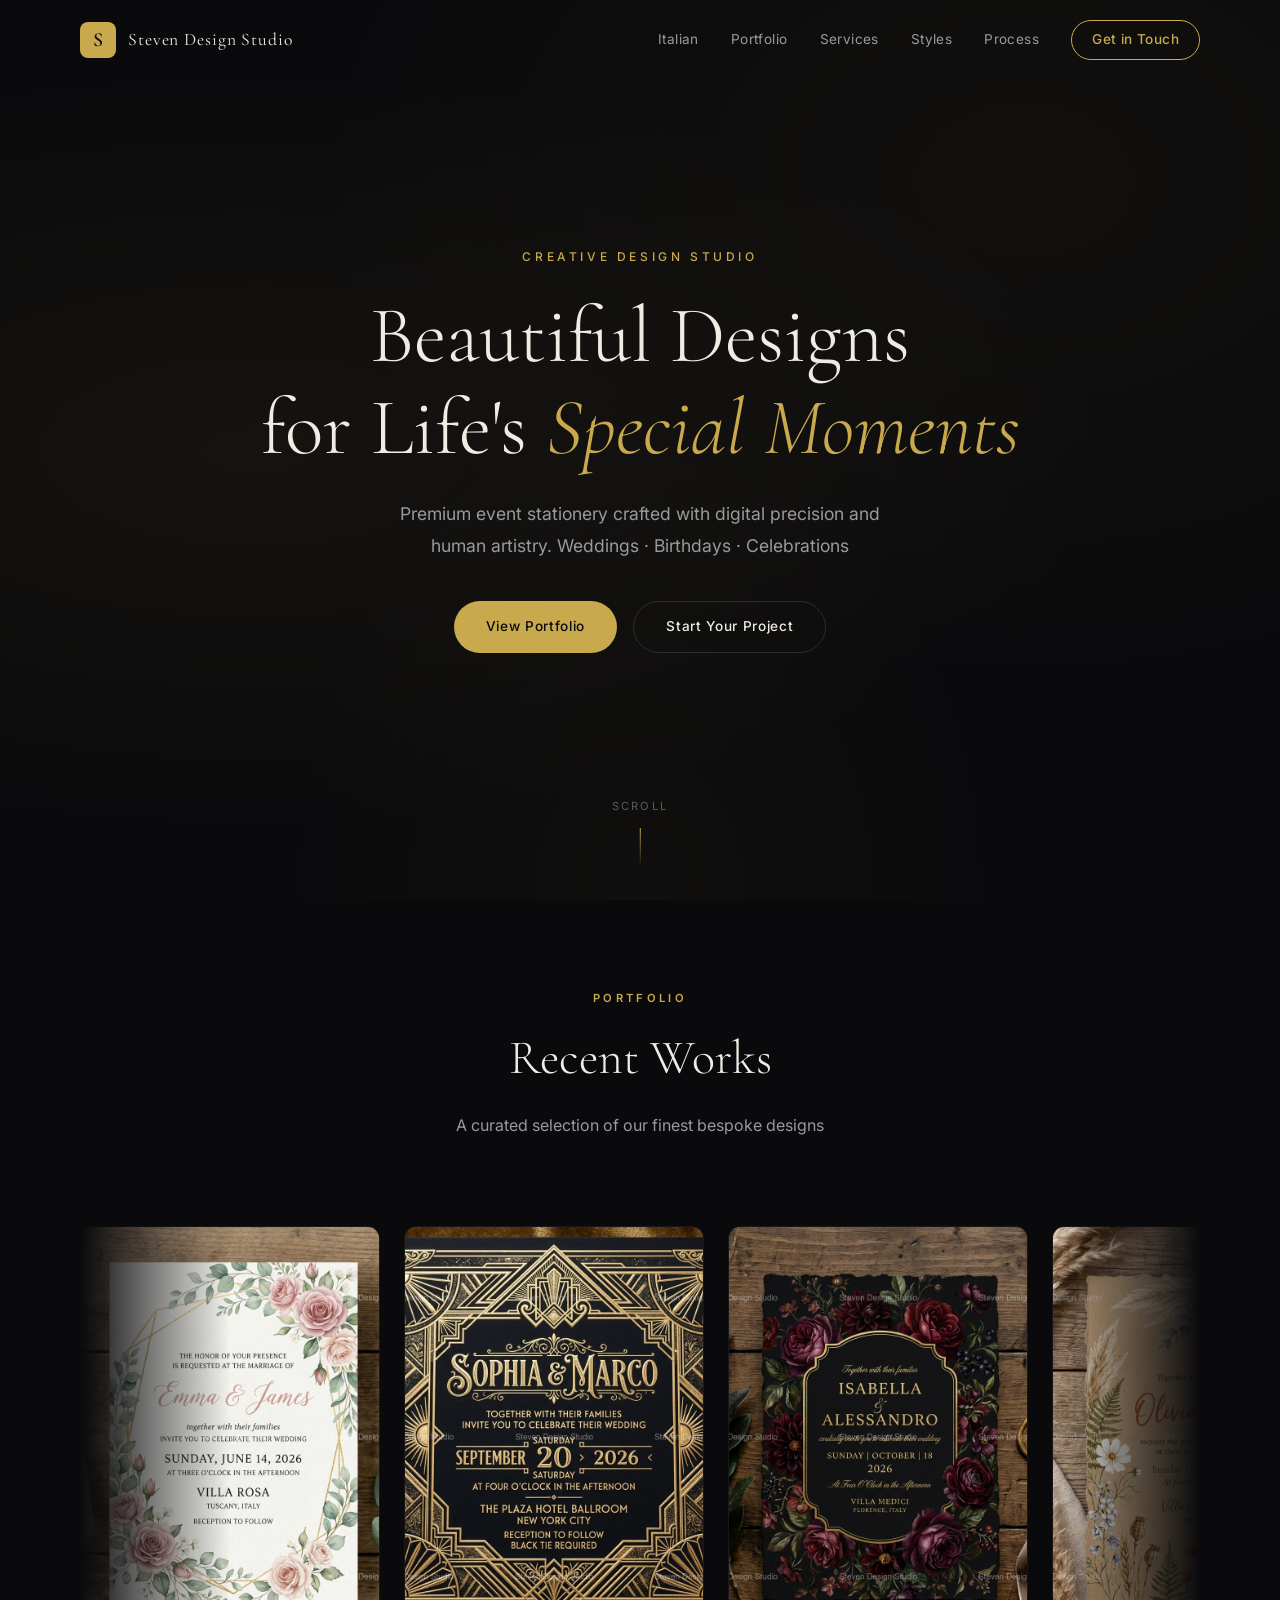
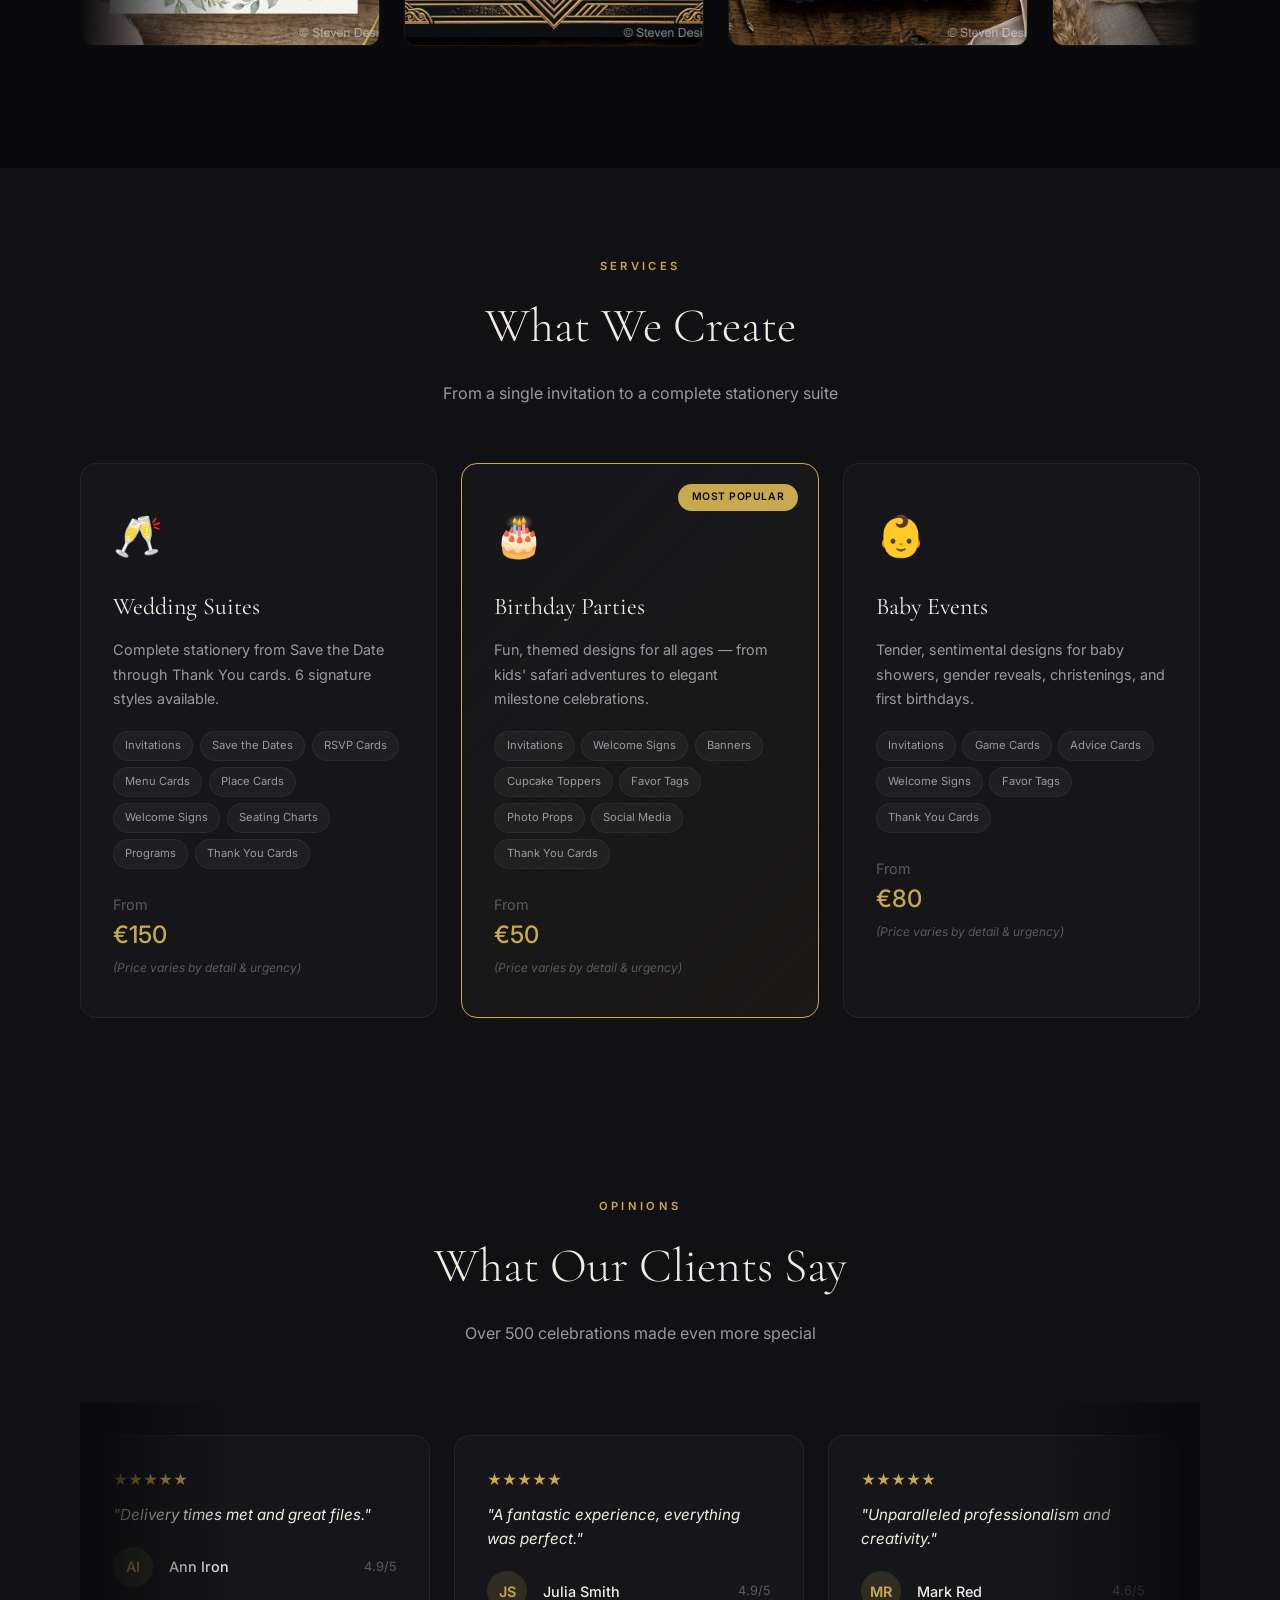
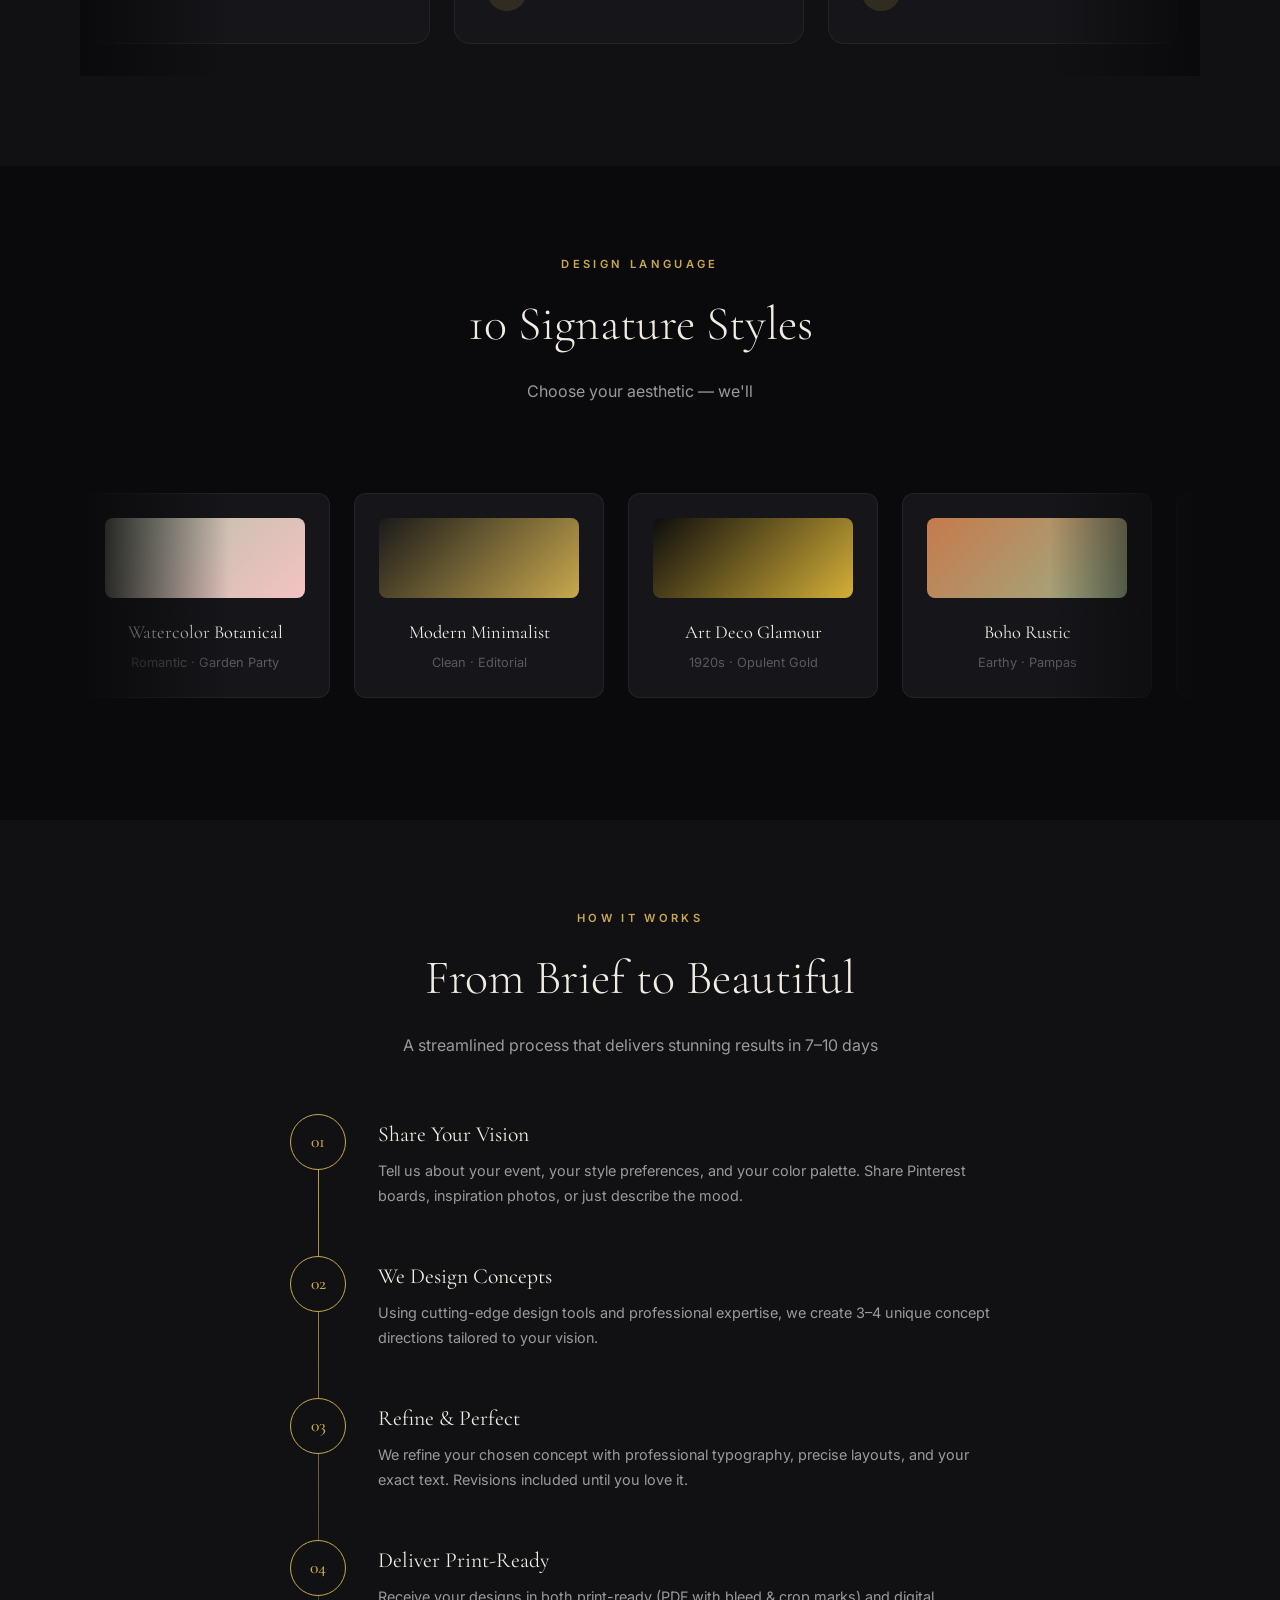
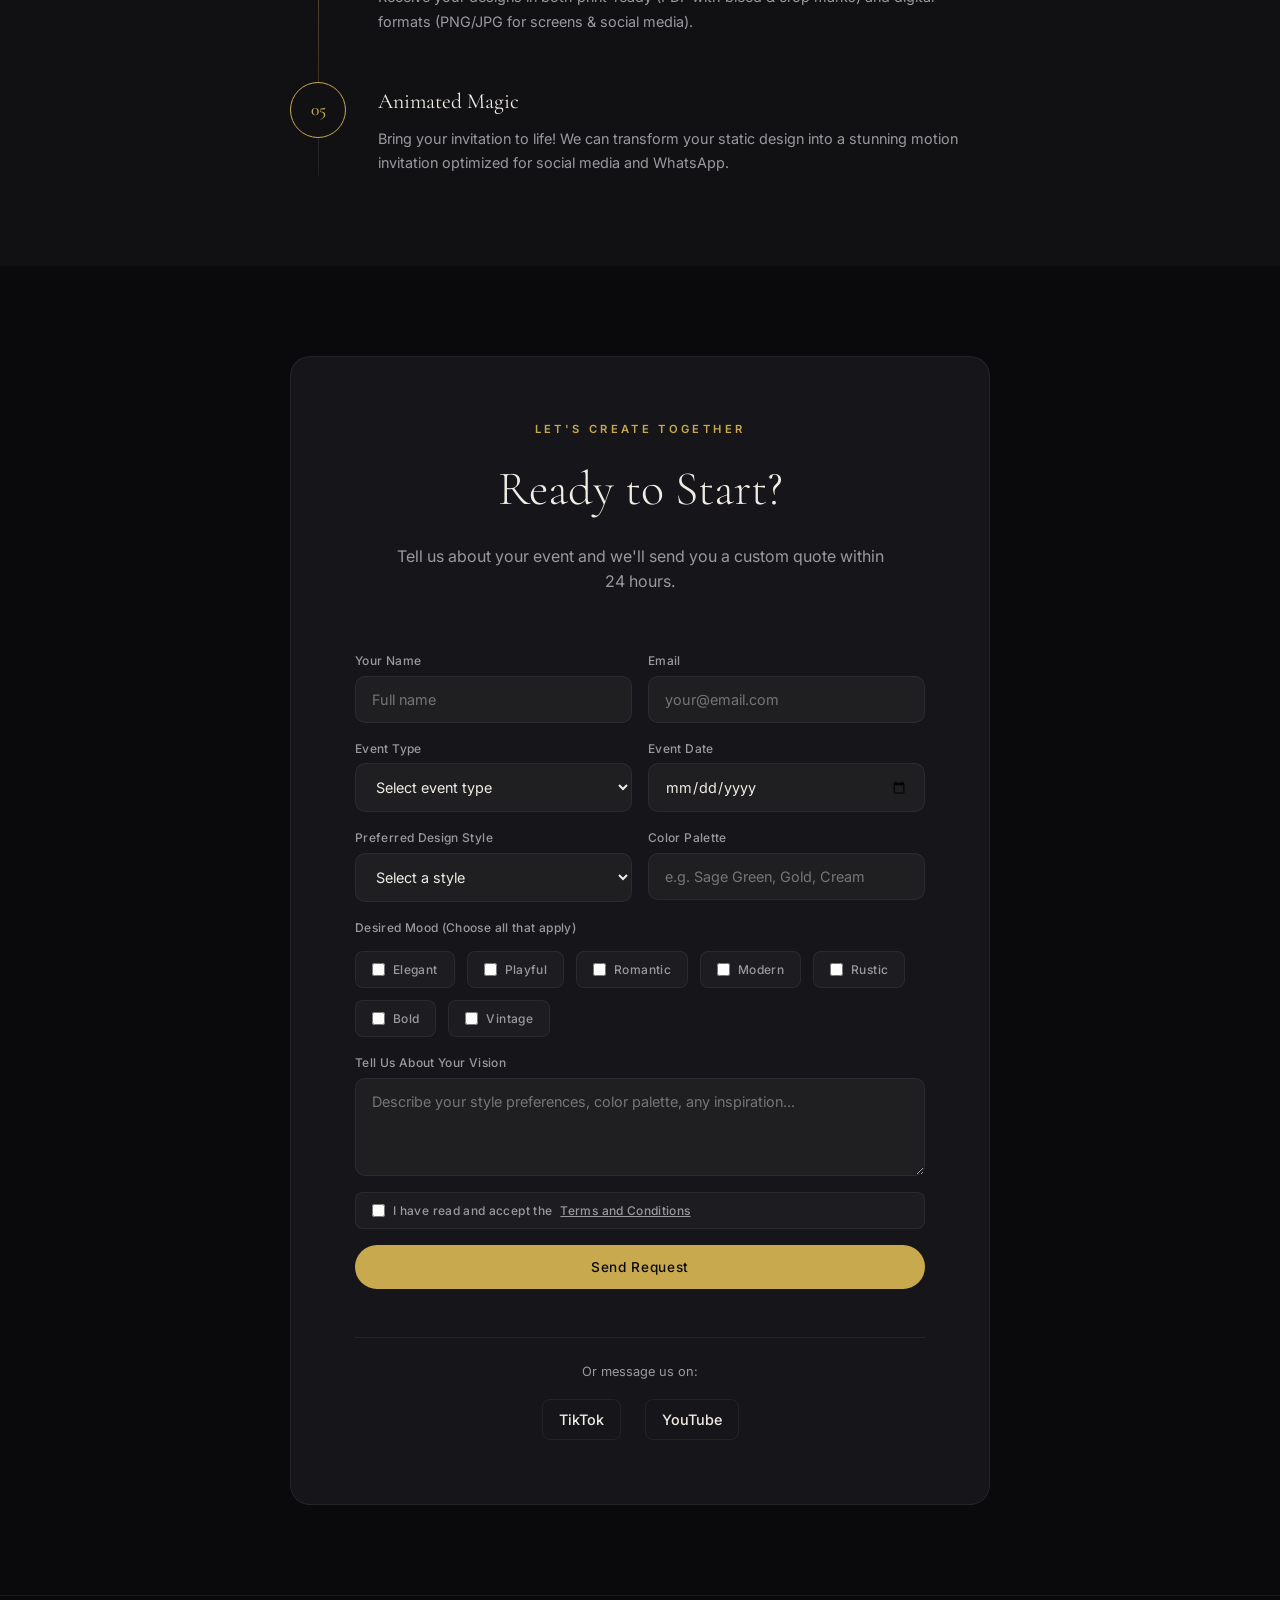
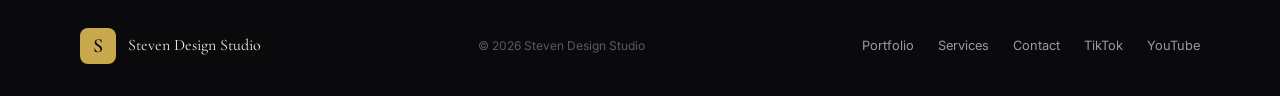
==== commit 527be023: "Restore missing content and remove redundant filters from sliding panes" ====
--- a/en/index.html
+++ b/en/index.html
@@ -69,17 +69,8 @@
         <div class="container">
             <div class="section-header" data-animate="fade-up">
                 <p class="section-label">Portfolio</p>
-                <h2 class="section-title">Our Work</h2>
-                <p class="section-subtitle">A curated selection of custom-crafted designs across styles and occasions</p>
-            </div>
-
-            <!-- Filter Tabs -->
-            <div class="filter-tabs" data-animate="fade-up">
-                <button class="filter-tab active" data-filter="all">All</button>
-                <button class="filter-tab" data-filter="wedding">Weddings</button>
-                <button class="filter-tab" data-filter="birthday">Birthdays</button>
-                <button class="filter-tab" data-filter="baby">Baby Events</button>
-                <button class="filter-tab" data-filter="suite">Full Suites</button>
+                <h2 class="section-title">Recent Works</h2>
+                <p class="section-subtitle">A curated selection of our finest bespoke designs</p>
             </div>
 
             <!-- Portfolio Sliding Pane -->
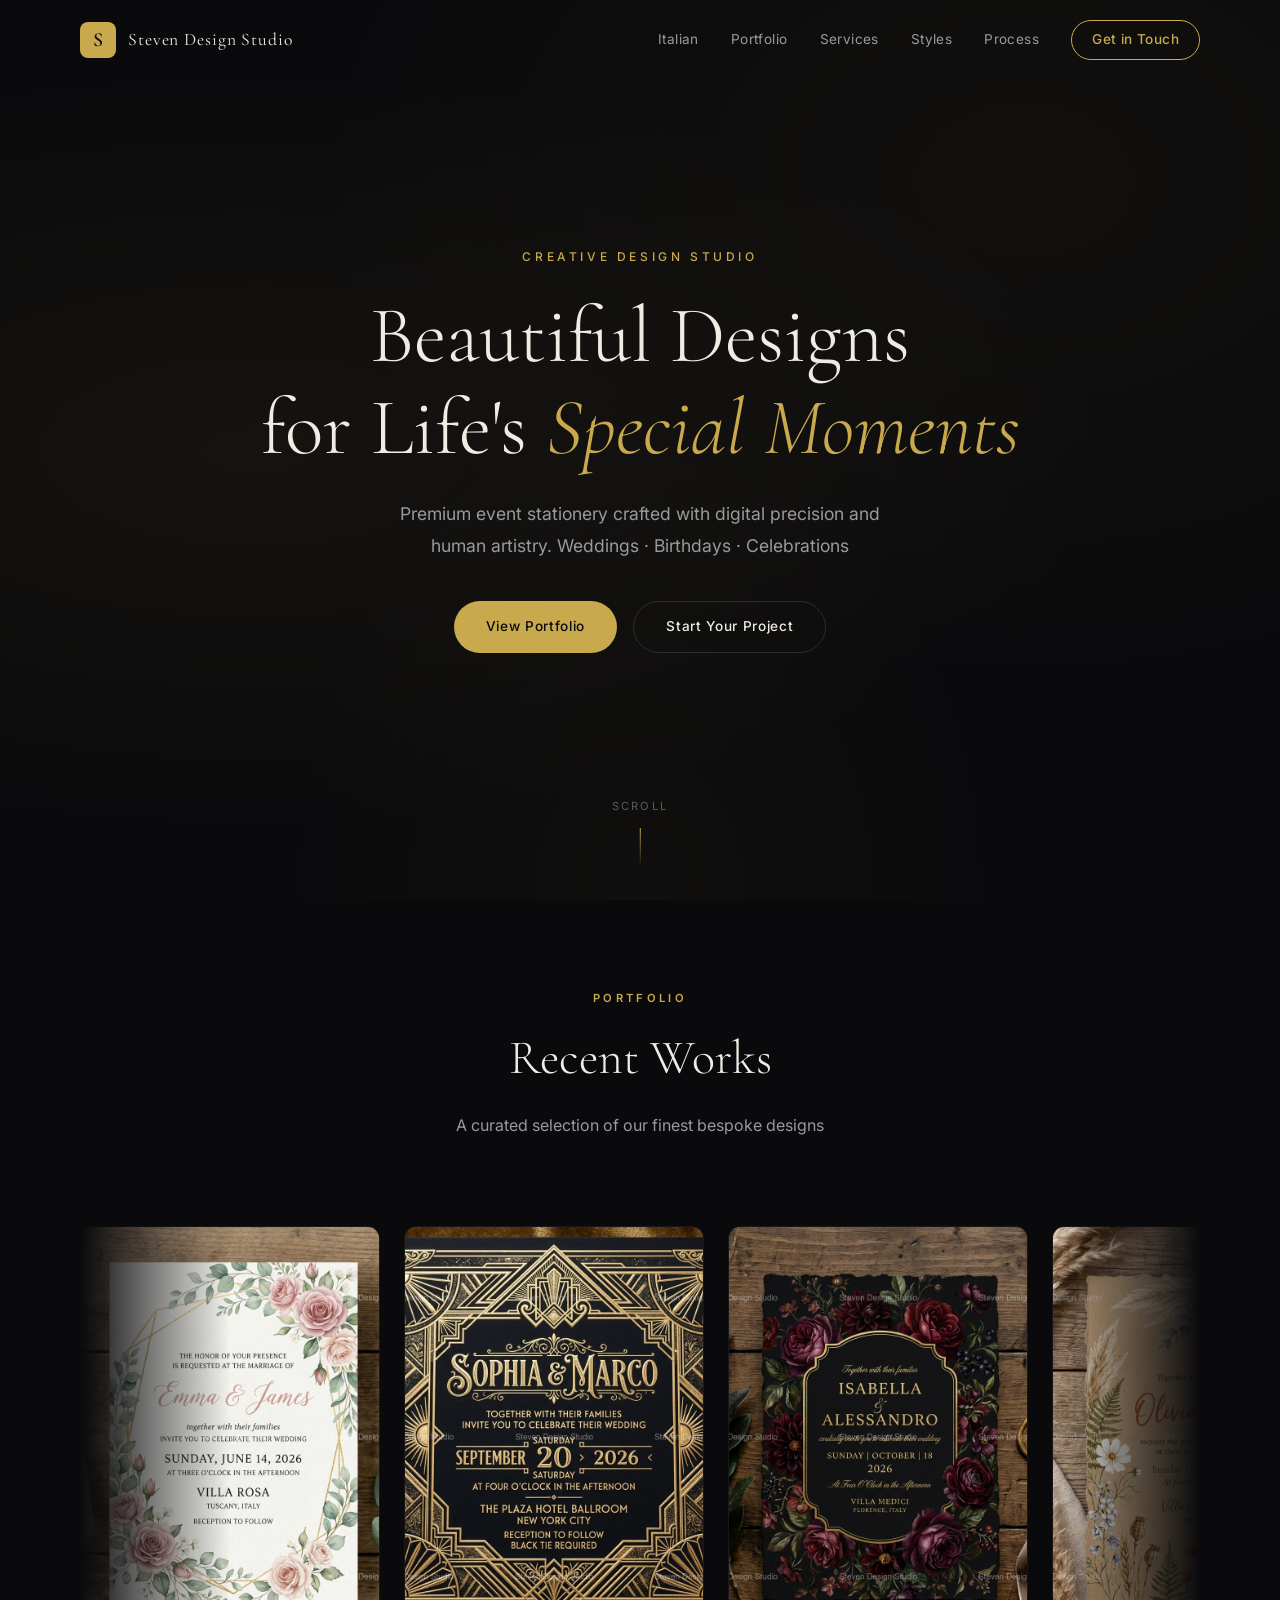
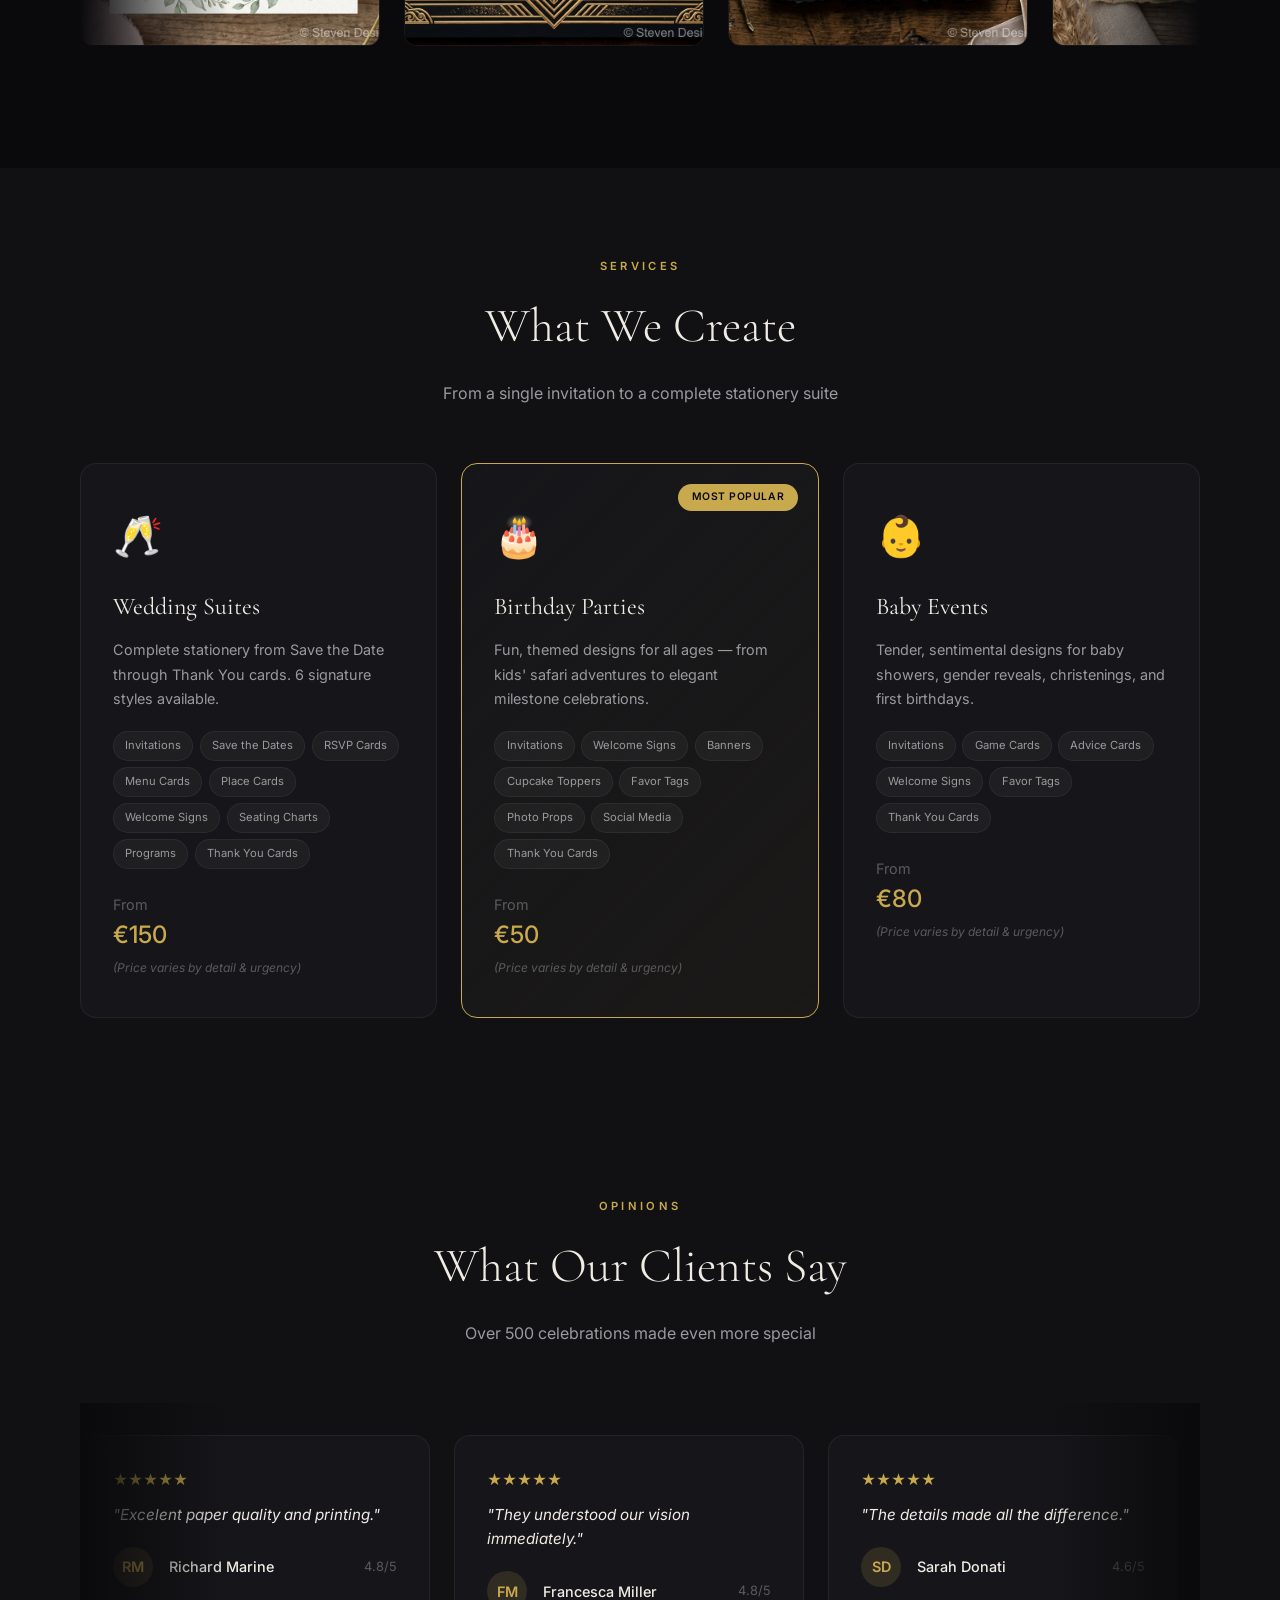
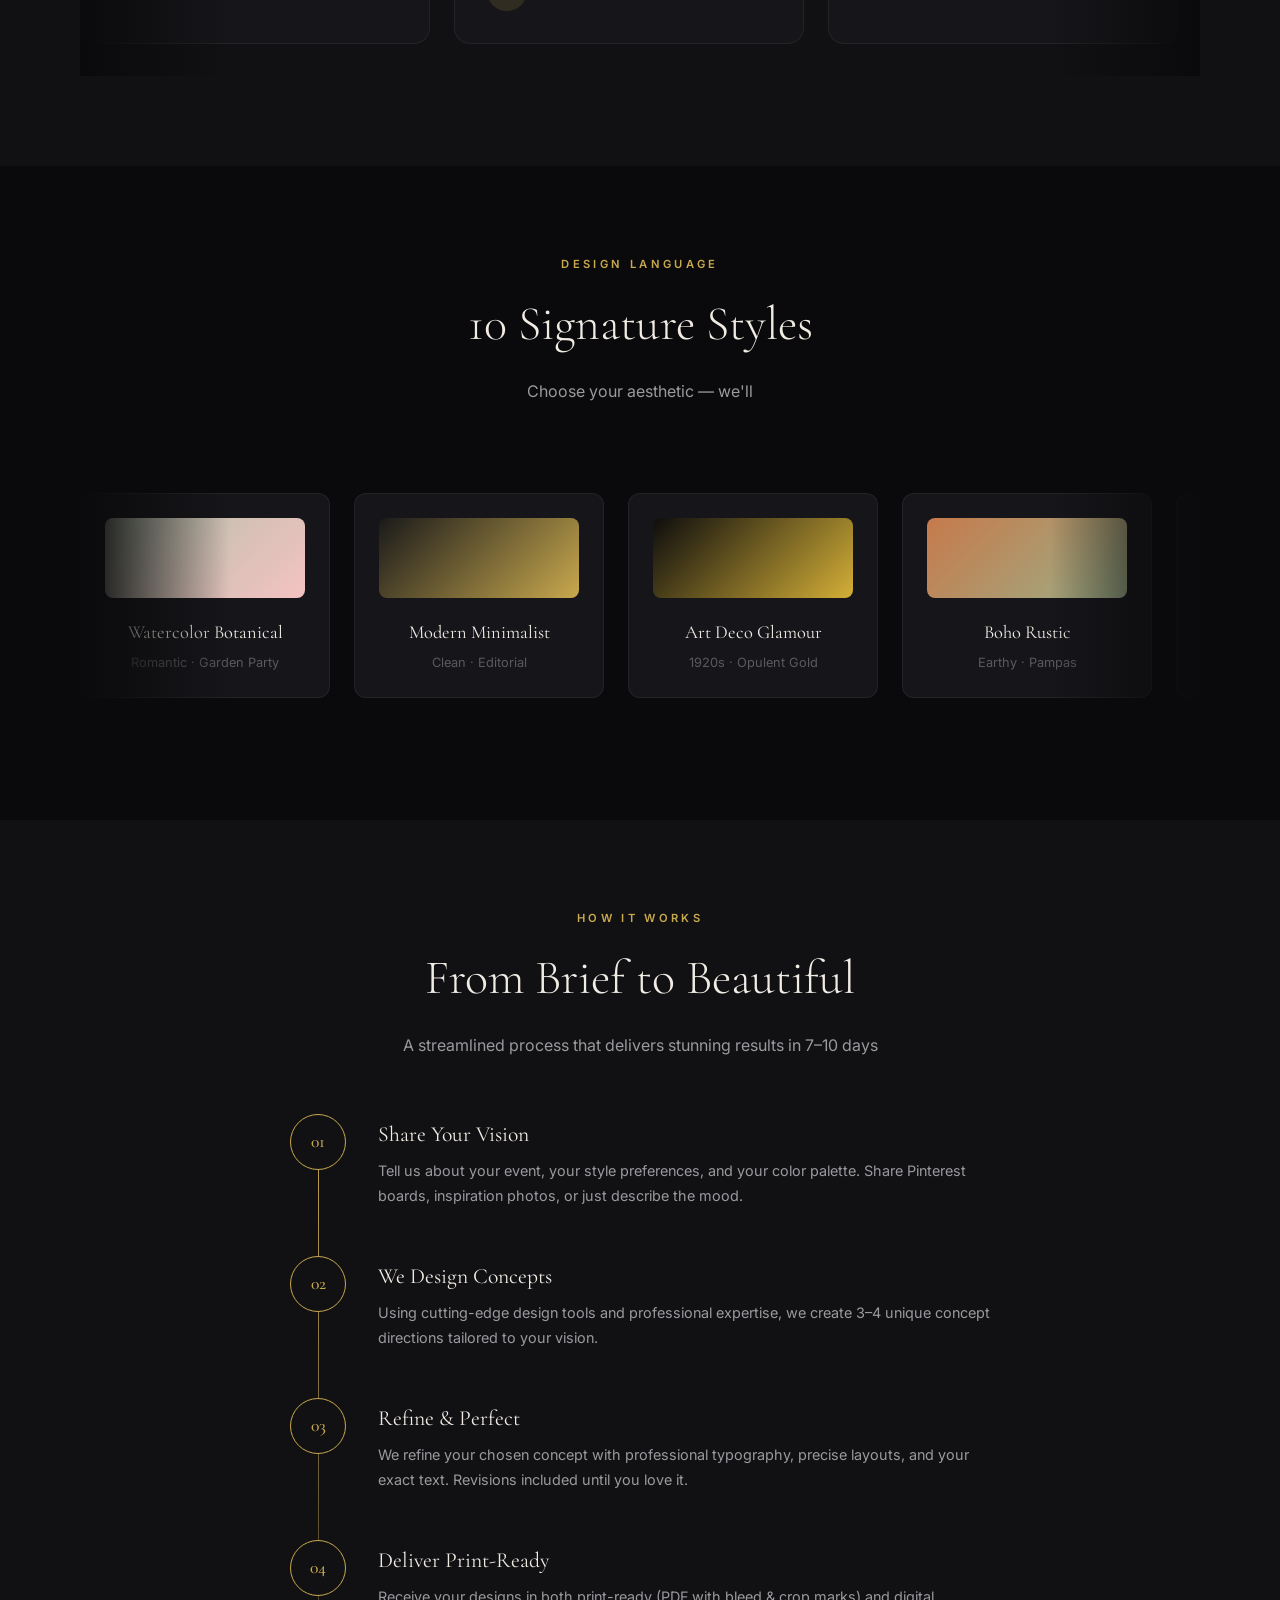
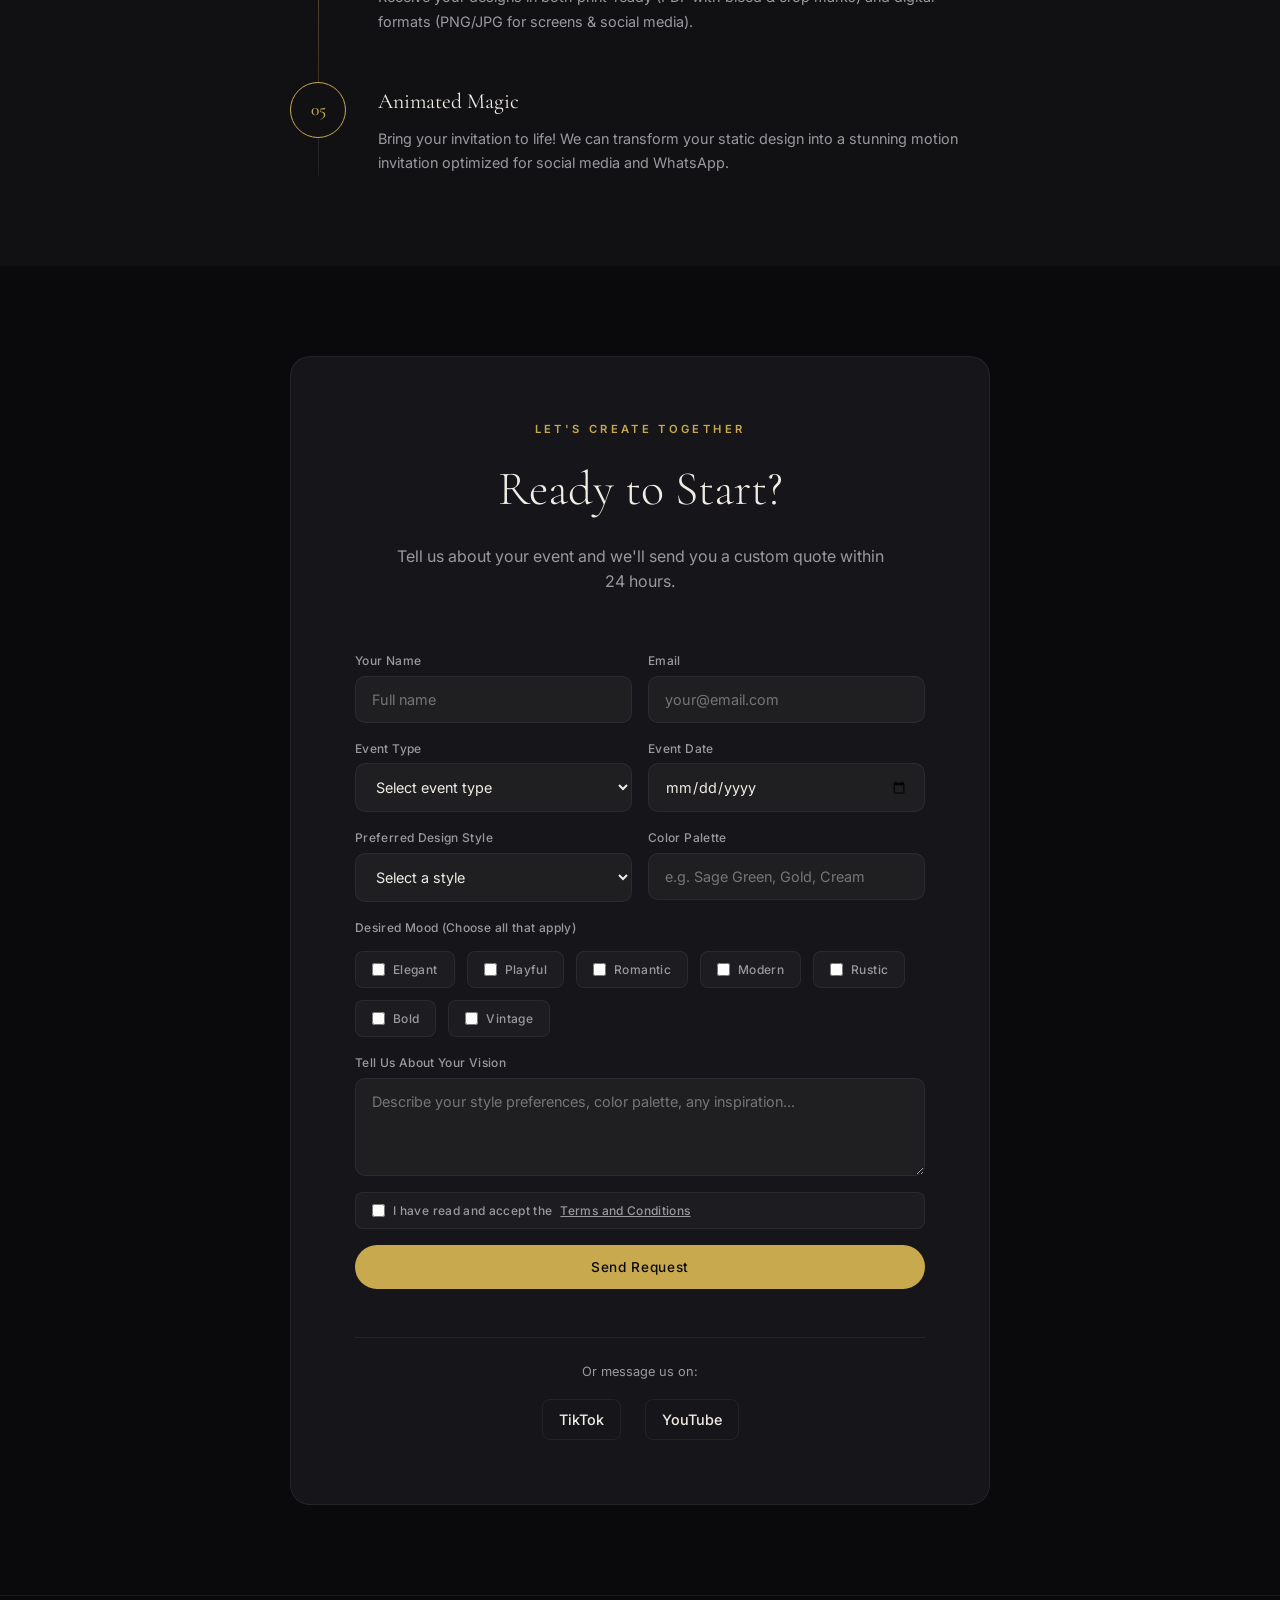
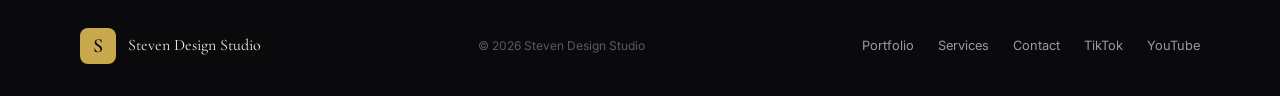
==== commit f0d5446d: "Fix interactivity for duplicate items in sliding tracks and restore full markup" ====
--- a/en/index.html
+++ b/en/index.html
@@ -218,21 +218,147 @@
                         </div>
                     </div>
 
-                    <!-- Set 2: Duplicates for infinite scroll -->
-                    <div class="portfolio-item" data-category="wedding"><div class="portfolio-image"><img src="../01_wedding_botanical.png" alt=""></div></div>
-                    <div class="portfolio-item" data-category="wedding"><div class="portfolio-image"><img src="../02_wedding_art_deco.png" alt=""></div></div>
-                    <div class="portfolio-item" data-category="wedding"><div class="portfolio-image"><img src="../06_wedding_dark_luxury.png" alt=""></div></div>
-                    <div class="portfolio-item" data-category="wedding"><div class="portfolio-image"><img src="../07_wedding_boho_rustic.png" alt=""></div></div>
-                    <div class="portfolio-item" data-category="wedding"><div class="portfolio-image"><img src="../08_wedding_minimalist.png" alt=""></div></div>
-                    <div class="portfolio-item" data-category="wedding"><div class="portfolio-image"><img src="../09_wedding_coastal.png" alt=""></div></div>
-                    <div class="portfolio-item" data-category="suite"><div class="portfolio-image"><img src="../10_wedding_suite_rsvp.png" alt=""></div></div>
-                    <div class="portfolio-item" data-category="suite"><div class="portfolio-image"><img src="../11_wedding_suite_menu.png" alt=""></div></div>
-                    <div class="portfolio-item" data-category="suite"><div class="portfolio-image"><img src="../12_wedding_suite_thankyou.png" alt=""></div></div>
-                    <div class="portfolio-item" data-category="birthday"><div class="portfolio-image"><img src="../03_birthday_kids_safari.png" alt=""></div></div>
-                    <div class="portfolio-item" data-category="birthday"><div class="portfolio-image"><img src="../13_birthday_teen_neon.png" alt=""></div></div>
-                    <div class="portfolio-item" data-category="birthday"><div class="portfolio-image"><img src="../04_birthday_adult_50th.png" alt=""></div></div>
-                    <div class="portfolio-item" data-category="baby"><div class="portfolio-image"><img src="../05_baby_shower.png" alt=""></div></div>
-                    <div class="portfolio-item" data-category="baby"><div class="portfolio-image"><img src="../14_gender_reveal.png" alt=""></div></div>
+                    <!-- Set 2: Full Duplicates for infinite scroll and interactivity -->
+                    <div class="portfolio-item" data-category="wedding">
+                        <div class="portfolio-image">
+                            <img src="../01_wedding_botanical.png" alt="" loading="lazy">
+                            <div class="portfolio-overlay">
+                                <span class="portfolio-tag">Wedding</span>
+                                <h3>Watercolor Botanical</h3>
+                                <p>Sage green & blush pink · Eucalyptus & roses</p>
+                            </div>
+                        </div>
+                    </div>
+                    <div class="portfolio-item" data-category="wedding">
+                        <div class="portfolio-image">
+                            <img src="../02_wedding_art_deco.png" alt="" loading="lazy">
+                            <div class="portfolio-overlay">
+                                <span class="portfolio-tag">Wedding</span>
+                                <h3>Art Deco Glamour</h3>
+                                <p>Gold on black · 1920s Gatsby era</p>
+                            </div>
+                        </div>
+                    </div>
+                    <div class="portfolio-item" data-category="wedding">
+                        <div class="portfolio-image">
+                            <img src="../06_wedding_dark_luxury.png" alt="" loading="lazy">
+                            <div class="portfolio-overlay">
+                                <span class="portfolio-tag">Wedding</span>
+                                <h3>Dark Luxury</h3>
+                                <p>Moody florals · Dutch Masters style</p>
+                            </div>
+                        </div>
+                    </div>
+                    <div class="portfolio-item" data-category="wedding">
+                        <div class="portfolio-image">
+                            <img src="../07_wedding_boho_rustic.png" alt="" loading="lazy">
+                            <div class="portfolio-overlay">
+                                <span class="portfolio-tag">Wedding</span>
+                                <h3>Boho Rustic</h3>
+                                <p>Pampas grass · Kraft paper · Terracotta</p>
+                            </div>
+                        </div>
+                    </div>
+                    <div class="portfolio-item" data-category="wedding">
+                        <div class="portfolio-image">
+                            <img src="../08_wedding_minimalist.png" alt="" loading="lazy">
+                            <div class="portfolio-overlay">
+                                <span class="portfolio-tag">Wedding</span>
+                                <h3>Modern Minimalist</h3>
+                                <p>Clean lines · Gold accent · Editorial</p>
+                            </div>
+                        </div>
+                    </div>
+                    <div class="portfolio-item" data-category="wedding">
+                        <div class="portfolio-image">
+                            <img src="../09_wedding_coastal.png" alt="" loading="lazy">
+                            <div class="portfolio-overlay">
+                                <span class="portfolio-tag">Wedding</span>
+                                <h3>Coastal Mediterranean</h3>
+                                <p>Lemons & olives · Amalfi Coast style</p>
+                            </div>
+                        </div>
+                    </div>
+                    <div class="portfolio-item" data-category="suite">
+                        <div class="portfolio-image">
+                            <img src="../10_wedding_suite_rsvp.png" alt="" loading="lazy">
+                            <div class="portfolio-overlay">
+                                <span class="portfolio-tag">Suite</span>
+                                <h3>RSVP Card</h3>
+                                <p>Botanical suite · Matching design</p>
+                            </div>
+                        </div>
+                    </div>
+                    <div class="portfolio-item" data-category="suite">
+                        <div class="portfolio-image">
+                            <img src="../11_wedding_suite_menu.png" alt="" loading="lazy">
+                            <div class="portfolio-overlay">
+                                <span class="portfolio-tag">Suite</span>
+                                <h3>Menu Card</h3>
+                                <p>Botanical suite · Three-course layout</p>
+                            </div>
+                        </div>
+                    </div>
+                    <div class="portfolio-item" data-category="suite">
+                        <div class="portfolio-image">
+                            <img src="../12_wedding_suite_thankyou.png" alt="" loading="lazy">
+                            <div class="portfolio-overlay">
+                                <span class="portfolio-tag">Suite</span>
+                                <h3>Thank You Note</h3>
+                                <p>Botanical suite · Coordinated wreath</p>
+                            </div>
+                        </div>
+                    </div>
+                    <div class="portfolio-item" data-category="birthday">
+                        <div class="portfolio-image">
+                            <img src="../03_birthday_kids_safari.png" alt="" loading="lazy">
+                            <div class="portfolio-overlay">
+                                <span class="portfolio-tag">Birthday</span>
+                                <h3>Safari Party</h3>
+                                <p>Cartoon animals · Playful colors</p>
+                            </div>
+                        </div>
+                    </div>
+                    <div class="portfolio-item" data-category="birthday">
+                        <div class="portfolio-image">
+                            <img src="../13_birthday_teen_neon.png" alt="" loading="lazy">
+                            <div class="portfolio-overlay">
+                                <span class="portfolio-tag">Birthday</span>
+                                <h3>Neon Glow Party</h3>
+                                <p>Neon effect · Gen Z aesthetic</p>
+                            </div>
+                        </div>
+                    </div>
+                    <div class="portfolio-item" data-category="birthday">
+                        <div class="portfolio-image">
+                            <img src="../04_birthday_adult_50th.png" alt="" loading="lazy">
+                            <div class="portfolio-overlay">
+                                <span class="portfolio-tag">Birthday</span>
+                                <h3>Milestone 50th</h3>
+                                <p>Elegant black & gold</p>
+                            </div>
+                        </div>
+                    </div>
+                    <div class="portfolio-item" data-category="baby">
+                        <div class="portfolio-image">
+                            <img src="../05_baby_shower.png" alt="" loading="lazy">
+                            <div class="portfolio-overlay">
+                                <span class="portfolio-tag">Baby</span>
+                                <h3>Baby Shower</h3>
+                                <p>Pastel watercolor animals</p>
+                            </div>
+                        </div>
+                    </div>
+                    <div class="portfolio-item" data-category="baby">
+                        <div class="portfolio-image">
+                            <img src="../14_gender_reveal.png" alt="" loading="lazy">
+                            <div class="portfolio-overlay">
+                                <span class="portfolio-tag">Baby</span>
+                                <h3>Gender Reveal</h3>
+                                <p>He or She?</p>
+                            </div>
+                        </div>
+                    </div>
                 </div>
             </div>
         </div>
@@ -362,11 +488,56 @@
                         <p>Galactic · Futuristic</p>
                     </div>
                     <!-- Duplicate for loop -->
-                    <div class="style-card"><div class="style-swatch" style="background: #B2BFA8"></div><h3>Botanical</h3></div>
-                    <div class="style-card"><div class="style-swatch" style="background: #1A1A1A"></div><h3>Minimalist</h3></div>
-                    <div class="style-card"><div class="style-swatch" style="background: #D4AF37"></div><h3>Art Deco</h3></div>
-                    <div class="style-card"><div class="style-swatch" style="background: #C67A4B"></div><h3>Boho</h3></div>
-                    <div class="style-card"><div class="style-swatch" style="background: #722F37"></div><h3>Dark</h3></div>
+                    <div class="style-card" style="--accent: #B2BFA8">
+                        <div class="style-swatch" style="background: linear-gradient(135deg, #B2BFA8, #F4C2C2)"></div>
+                        <h3>Watercolor Botanical</h3>
+                        <p>Romantic · Garden Party</p>
+                    </div>
+                    <div class="style-card" style="--accent: #1A1A1A">
+                        <div class="style-swatch" style="background: linear-gradient(135deg, #1A1A1A, #C9A94E)"></div>
+                        <h3>Modern Minimalist</h3>
+                        <p>Clean · Editorial</p>
+                    </div>
+                    <div class="style-card" style="--accent: #D4AF37">
+                        <div class="style-swatch" style="background: linear-gradient(135deg, #0D0D0D, #D4AF37)"></div>
+                        <h3>Art Deco Glamour</h3>
+                        <p>1920s · Opulent Gold</p>
+                    </div>
+                    <div class="style-card" style="--accent: #C67A4B">
+                        <div class="style-swatch" style="background: linear-gradient(135deg, #C67A4B, #9CAF88)"></div>
+                        <h3>Boho Rustic</h3>
+                        <p>Earthy · Pampas</p>
+                    </div>
+                    <div class="style-card" style="--accent: #722F37">
+                        <div class="style-swatch" style="background: linear-gradient(135deg, #722F37, #0D0D0D)"></div>
+                        <h3>Dark Luxury</h3>
+                        <p>Dramatic · Dutch Masters</p>
+                    </div>
+                    <div class="style-card" style="--accent: #2E86AB">
+                        <div class="style-swatch" style="background: linear-gradient(135deg, #2E86AB, #FFD700)"></div>
+                        <h3>Coastal Mediterranean</h3>
+                        <p>Lemons · Sunny</p>
+                    </div>
+                    <div class="style-card" style="--accent: #FF6B6B">
+                        <div class="style-swatch" style="background: linear-gradient(135deg, #FF6B6B, #FFD93D)"></div>
+                        <h3>Playful Whimsical</h3>
+                        <p>Fun · Kid-Friendly</p>
+                    </div>
+                    <div class="style-card" style="--accent: #A5A5A5">
+                        <div class="style-swatch" style="background: linear-gradient(135deg, #A5A5A5, #333333)"></div>
+                        <h3>Industrial Chic</h3>
+                        <p>Raw · Urban</p>
+                    </div>
+                    <div class="style-card" style="--accent: #F7E7CE">
+                        <div class="style-swatch" style="background: linear-gradient(135deg, #F7E7CE, #8B4513)"></div>
+                        <h3>Vintage Storybook</h3>
+                        <p>Nostalgic · Hand-drawn</p>
+                    </div>
+                    <div class="style-card" style="--accent: #0B3D91">
+                        <div class="style-swatch" style="background: linear-gradient(135deg, #0B3D91, #FC3D21)"></div>
+                        <h3>Space Adventure</h3>
+                        <p>Galactic · Futuristic</p>
+                    </div>
                 </div>
             </div>
         </div>
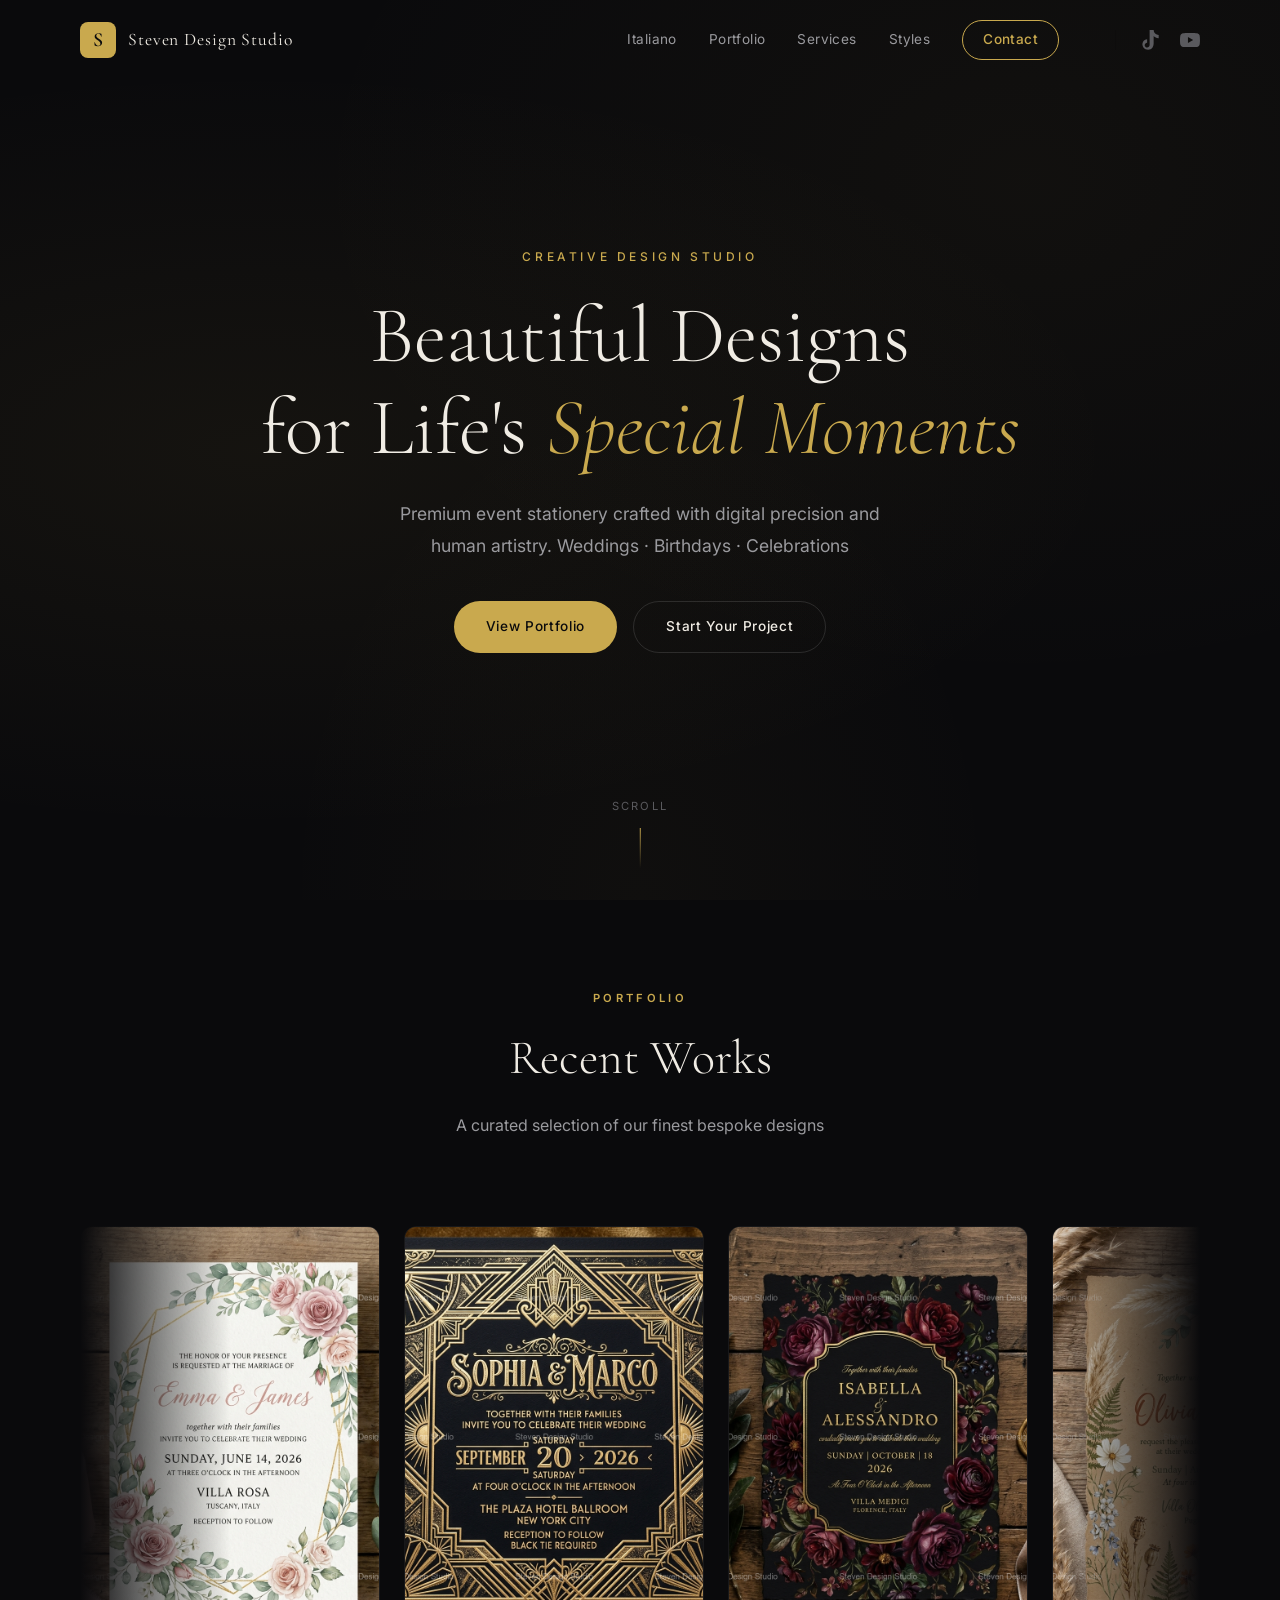
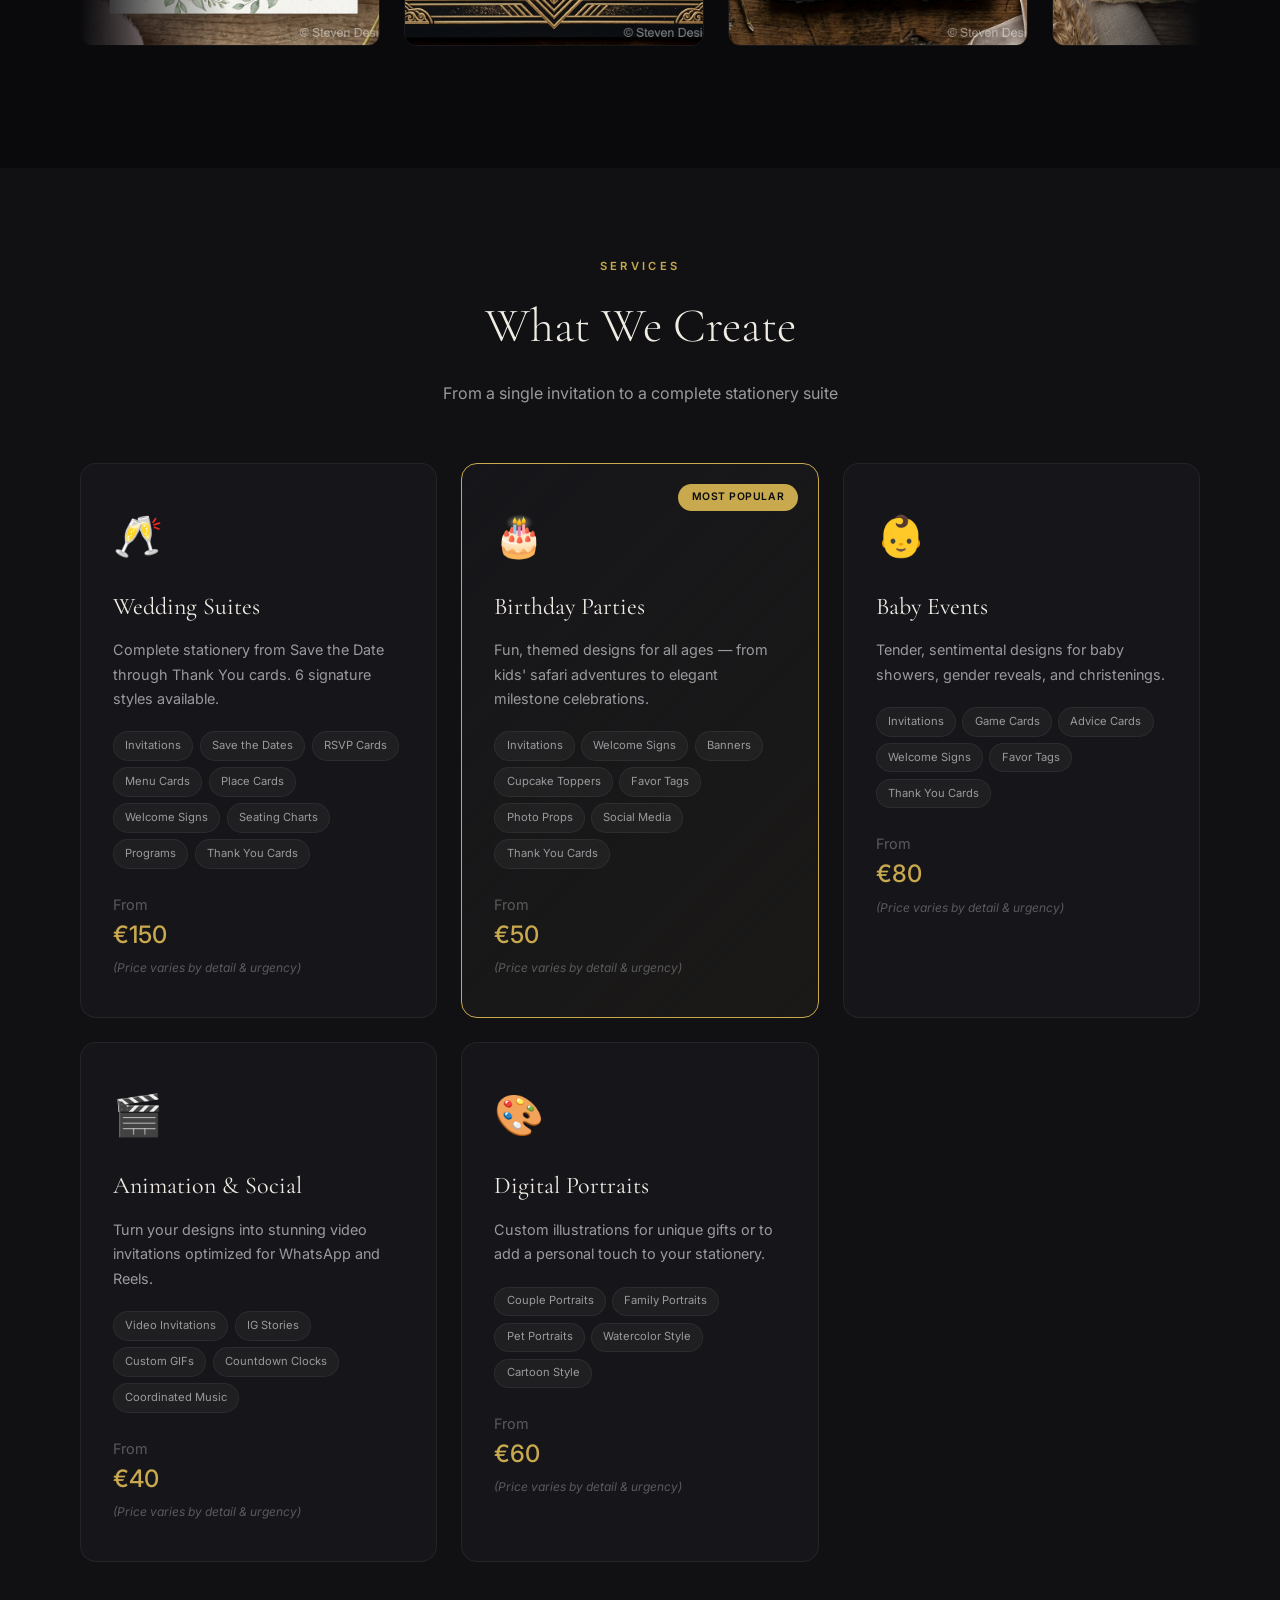
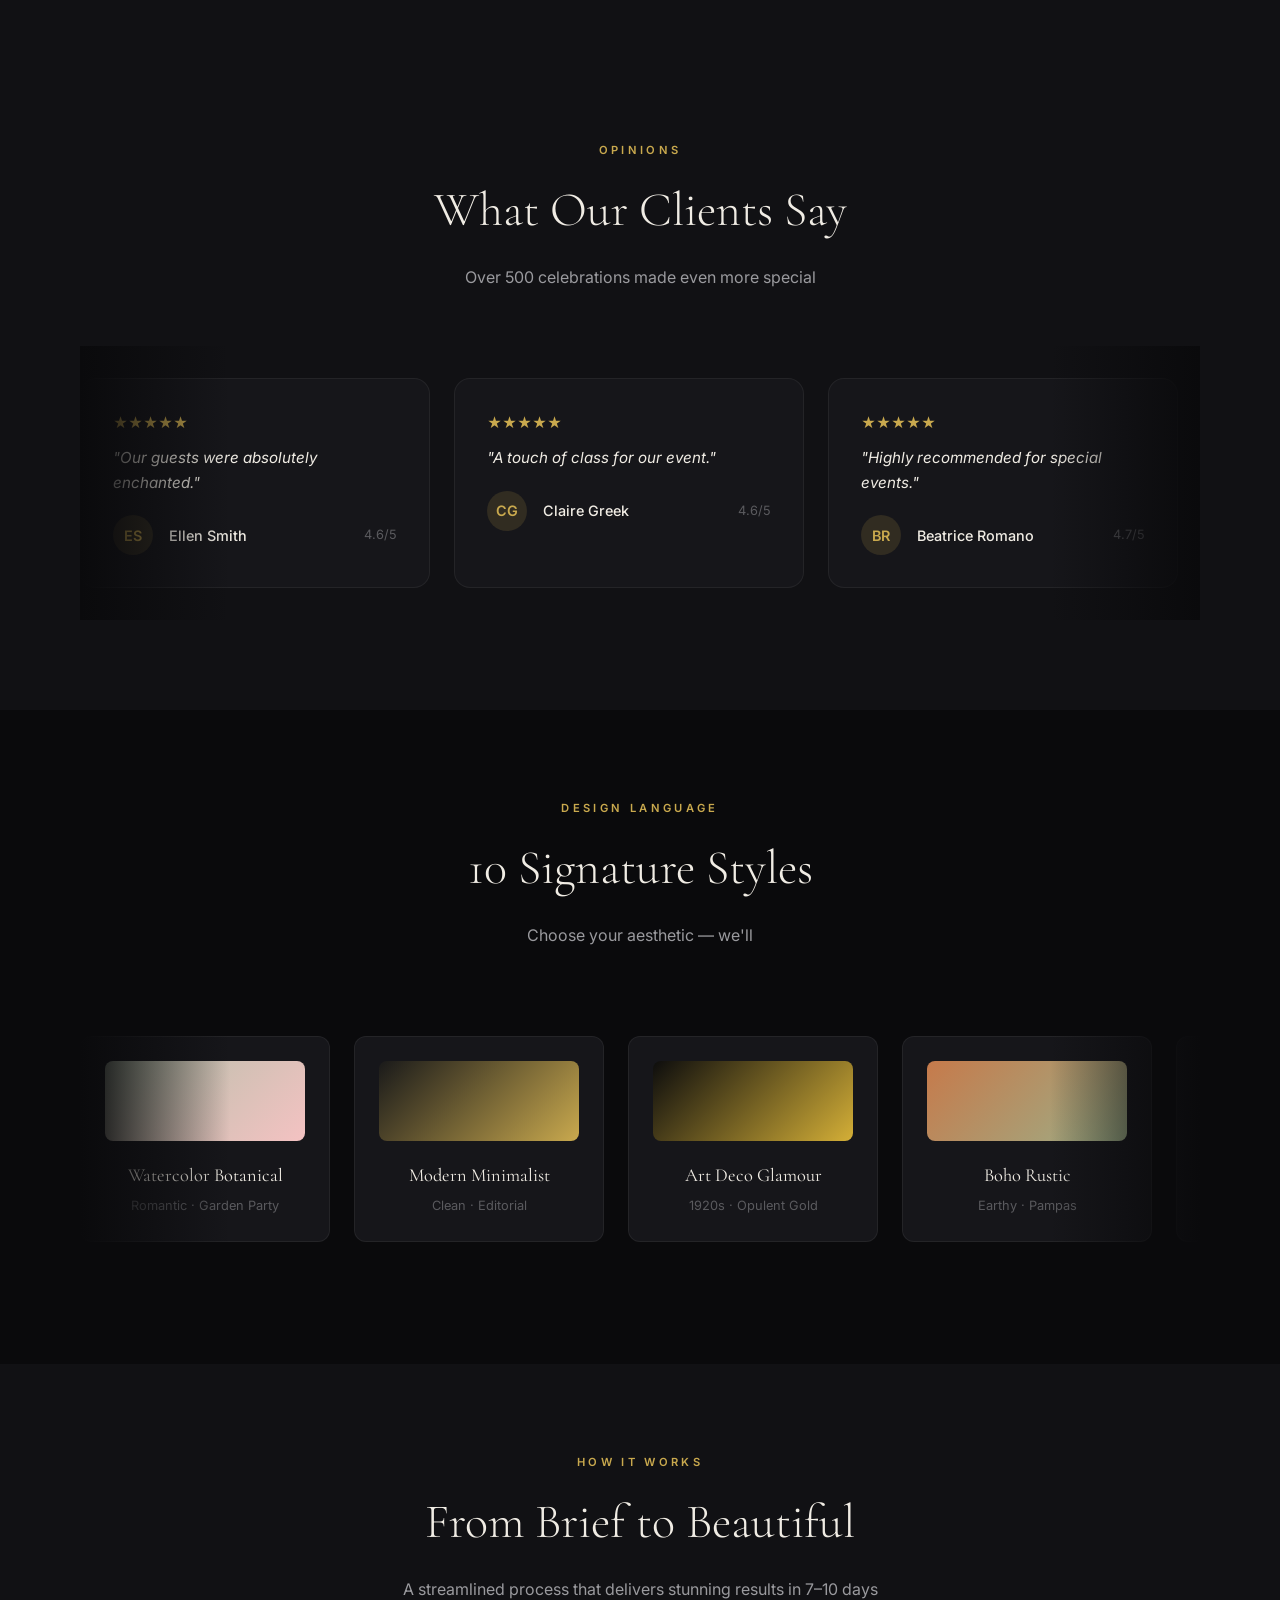
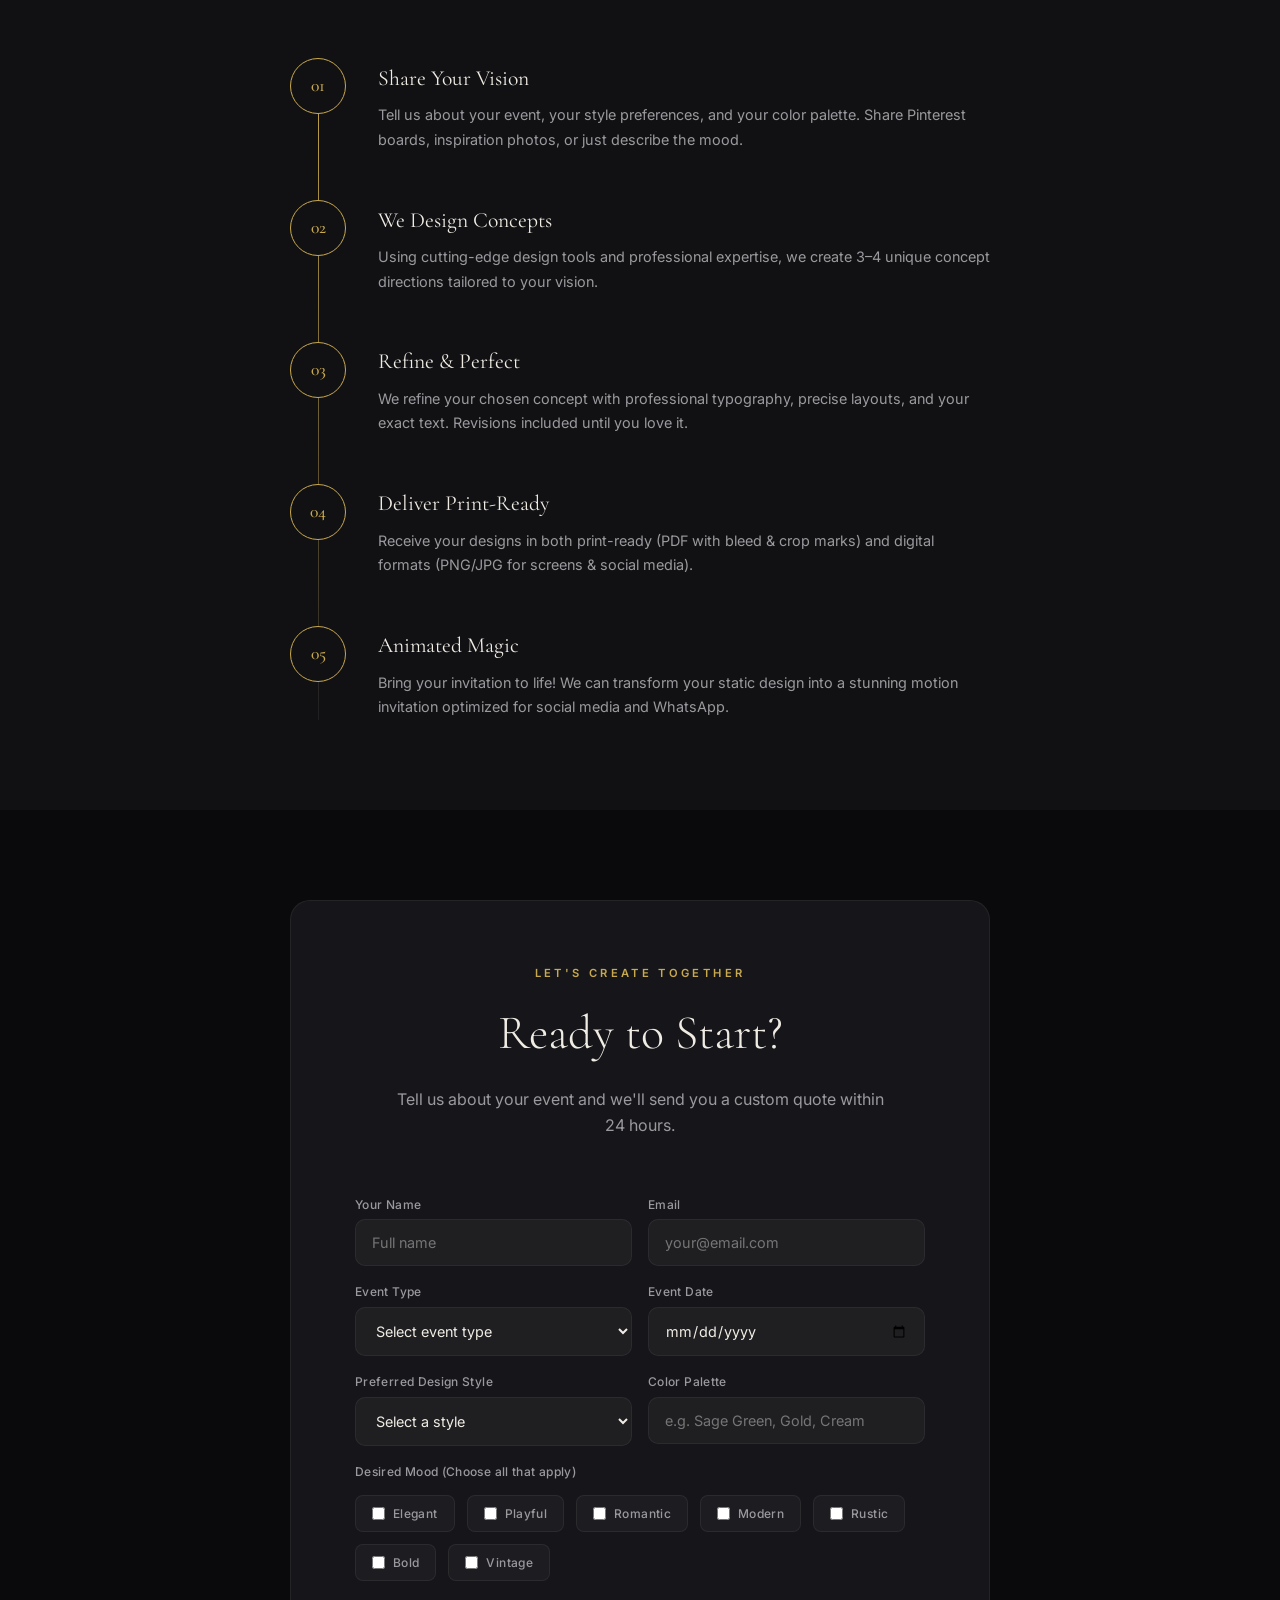
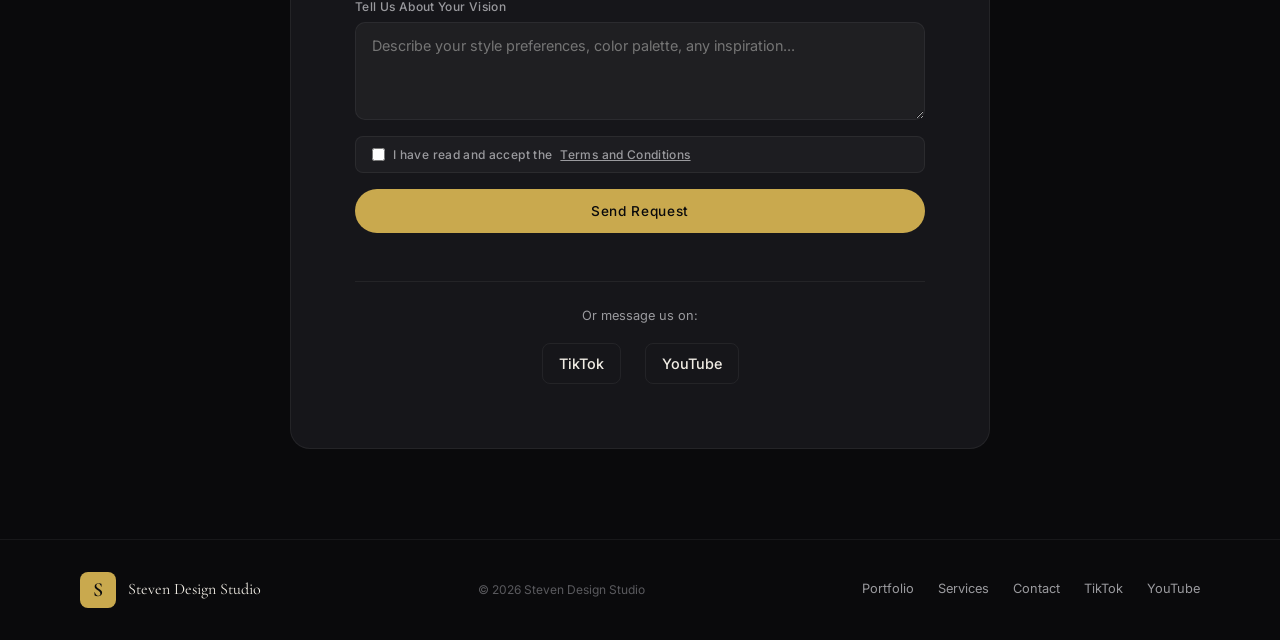
==== commit d58c10fe: "Expand services grid with animation and portrait options and add social links to nav" ====
--- a/en/index.html
+++ b/en/index.html
@@ -27,12 +27,19 @@
                 <span class="nav-logo-text">Steven Design Studio</span>
             </a>
             <div class="nav-links" id="navLinks">
-                <a href="../index.html" class="nav-link">Italian</a>
+                <a href="../index.html" class="nav-link">Italiano</a>
                 <a href="#portfolio" class="nav-link">Portfolio</a>
                 <a href="#services" class="nav-link">Services</a>
                 <a href="#styles" class="nav-link">Styles</a>
-                <a href="#process" class="nav-link">Process</a>
-                <a href="#contact" class="nav-link" id="navContact">Get in Touch</a>
+                <a href="#contact" class="nav-link" id="navContact">Contact</a>
+                <div class="nav-socials">
+                    <a href="https://www.tiktok.com/@disegnipertutti_steven" target="_blank" aria-label="TikTok">
+                        <svg width="20" height="20" viewBox="0 0 24 24" fill="currentColor"><path d="M12.525.02c1.31-.02 2.61-.01 3.91-.02.08 1.53.63 3.09 1.75 4.17 1.12 1.11 2.7 1.62 4.24 1.79v4.03c-1.44-.17-2.86-.6-4.12-1.31a8.106 8.106 0 01-1.88-1.52c-.05 3.14-.03 6.29-.05 9.43-.02 1.5-.42 3.06-1.31 4.29-1.2 1.71-3.23 2.76-5.32 2.74-2.18.02-4.32-1-5.63-2.73-1.46-1.89-1.63-4.66-.45-6.73.96-1.74 2.87-2.91 4.88-2.93v4.13c-.93.04-1.92.51-2.43 1.3-.57.8-.57 1.93-.11 2.76.51.96 1.6 1.58 2.69 1.51 1.09.02 2.12-.66 2.54-1.67.24-.52.33-1.11.31-1.68V.02z"/></svg>
+                    </a>
+                    <a href="https://www.youtube.com/@DisegniPerTutti-Feste" target="_blank" aria-label="YouTube">
+                        <svg width="20" height="20" viewBox="0 0 24 24" fill="currentColor"><path d="M23.498 6.186a3.016 3.016 0 0 0-2.122-2.136C19.505 3.545 12 3.545 12 3.545s-7.505 0-9.377.505A3.017 3.017 0 0 0 .502 6.186C0 8.07 0 12 0 12s0 3.93.502 5.814a3.016 3.016 0 0 0 2.122 2.136c1.871.505 9.376.505 9.376.505s7.505 0 9.377-.505a3.015 3.015 0 0 0 2.122-2.136C24 15.93 24 12 24 12s0-3.93-.502-5.814zM9.545 15.568V8.432L15.818 12l-6.273 3.568z"/></svg>
+                    </a>
+                </div>
             </div>
             <button class="nav-toggle" id="navToggle" aria-label="Toggle menu">
                 <span></span><span></span><span></span>
@@ -399,12 +406,32 @@
                 <div class="service-card" data-animate="fade-up" data-delay="200">
                     <div class="service-icon">👶</div>
                     <h3 class="service-title">Baby Events</h3>
-                    <p class="service-desc">Tender, sentimental designs for baby showers, gender reveals, christenings, and first birthdays.</p>
+                    <p class="service-desc">Tender, sentimental designs for baby showers, gender reveals, and christenings.</p>
                     <div class="service-items">
                         <span>Invitations</span><span>Game Cards</span><span>Advice Cards</span>
                         <span>Welcome Signs</span><span>Favor Tags</span><span>Thank You Cards</span>
                     </div>
                     <div class="service-price">From <strong>€80</strong> <small>(Price varies by detail & urgency)</small></div>
+                </div>
+                <div class="service-card" data-animate="fade-up" data-delay="300">
+                    <div class="service-icon">🎬</div>
+                    <h3 class="service-title">Animation & Social</h3>
+                    <p class="service-desc">Turn your designs into stunning video invitations optimized for WhatsApp and Reels.</p>
+                    <div class="service-items">
+                        <span>Video Invitations</span><span>IG Stories</span><span>Custom GIFs</span>
+                        <span>Countdown Clocks</span><span>Coordinated Music</span>
+                    </div>
+                    <div class="service-price">From <strong>€40</strong> <small>(Price varies by detail & urgency)</small></div>
+                </div>
+                <div class="service-card" data-animate="fade-up" data-delay="400">
+                    <div class="service-icon">🎨</div>
+                    <h3 class="service-title">Digital Portraits</h3>
+                    <p class="service-desc">Custom illustrations for unique gifts or to add a personal touch to your stationery.</p>
+                    <div class="service-items">
+                        <span>Couple Portraits</span><span>Family Portraits</span><span>Pet Portraits</span>
+                        <span>Watercolor Style</span><span>Cartoon Style</span>
+                    </div>
+                    <div class="service-price">From <strong>€60</strong> <small>(Price varies by detail & urgency)</small></div>
                 </div>
             </div>
         </div>
--- a/style.css
+++ b/style.css
@@ -1104,6 +1104,38 @@
     animation-play-state: paused;
 }
 
+/* Nav Socials */
+.nav-socials {
+    display: flex;
+    gap: 1.25rem;
+    margin-left: 1.5rem;
+    padding-left: 1.5rem;
+    border-left: 1px solid rgba(0,0,0,0.1);
+}
+
+.nav-socials a {
+    color: var(--text-muted);
+    transition: var(--transition-base);
+    display: flex;
+    align-items: center;
+}
+
+.nav-socials a:hover {
+    color: var(--primary);
+    transform: translateY(-2px);
+}
+
+@media (max-width: 991px) {
+    .nav-socials {
+        margin-left: 0;
+        padding-left: 0;
+        border-left: none;
+        margin-top: 1.5rem;
+        justify-content: center;
+        width: 100%;
+    }
+}
+
 @keyframes slide {
     from { transform: translateX(0); }
     to { transform: translateX(calc(-50% - 0.75rem)); }
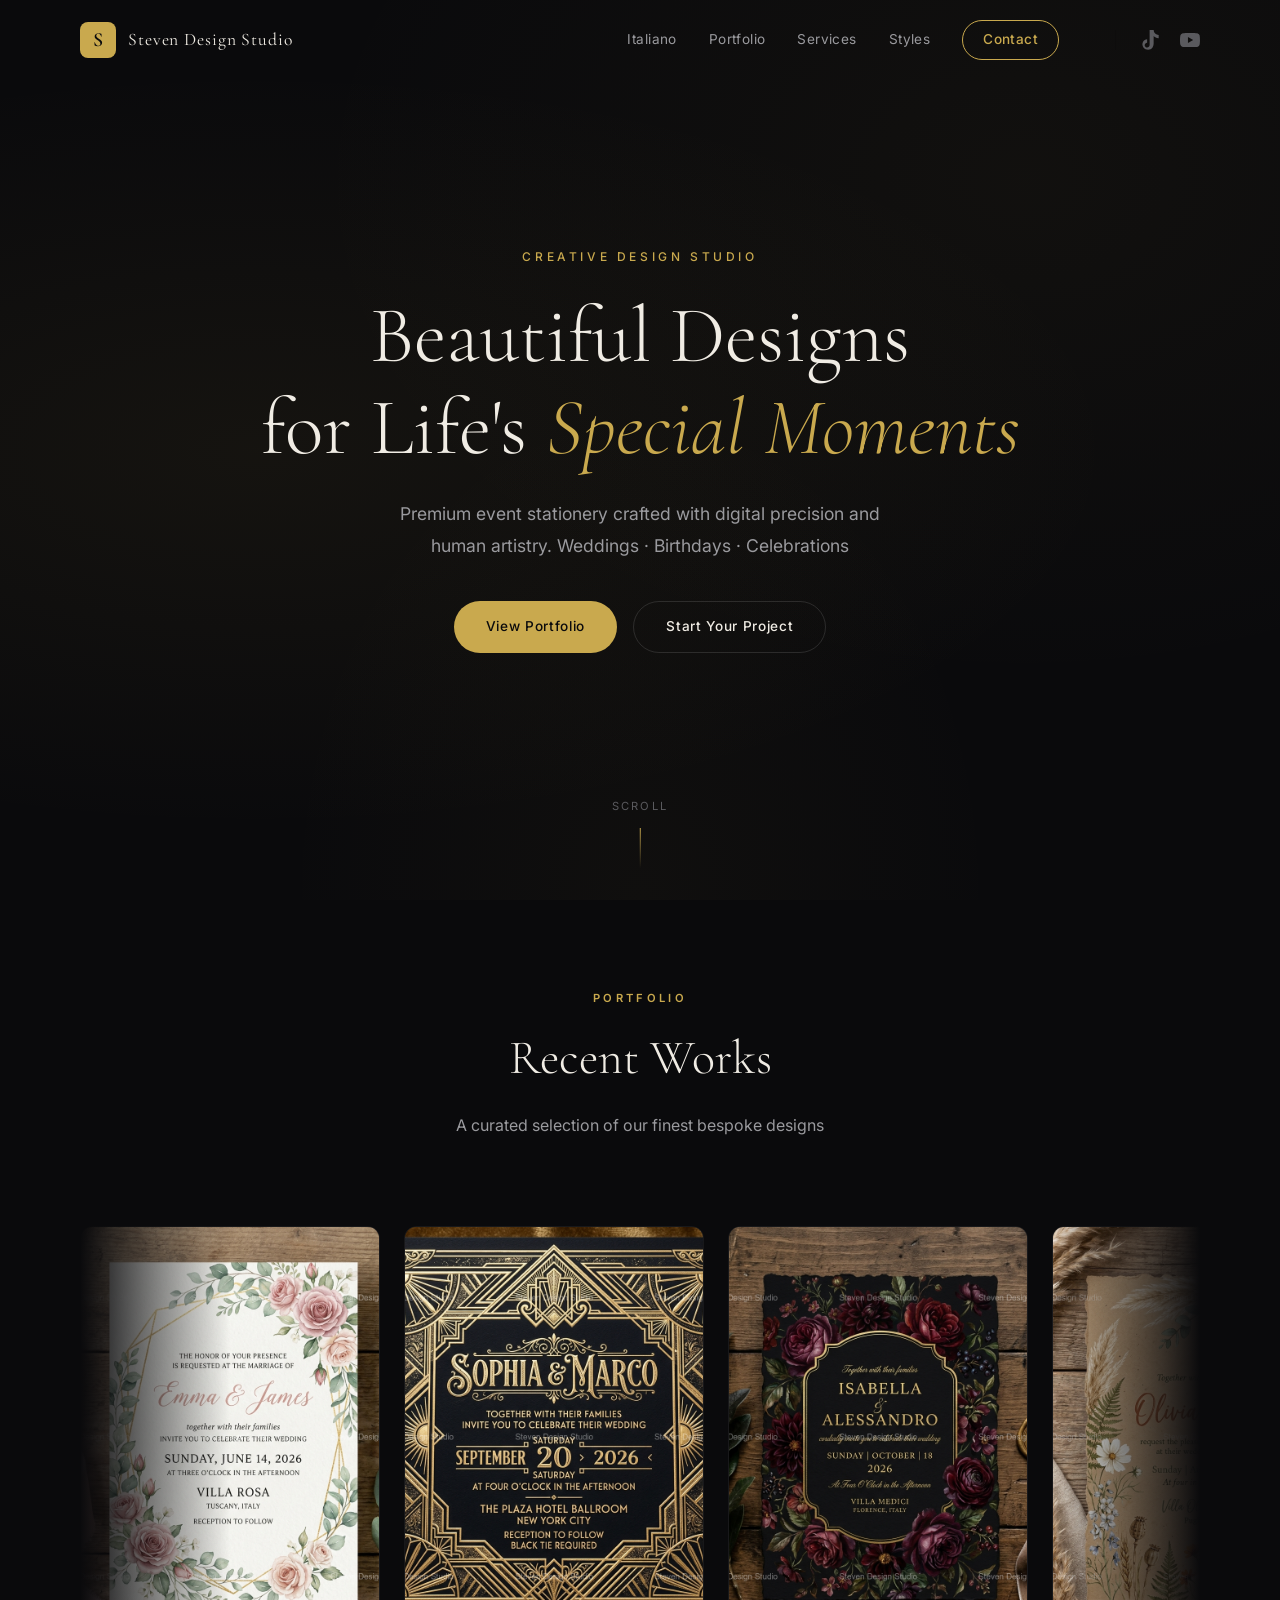
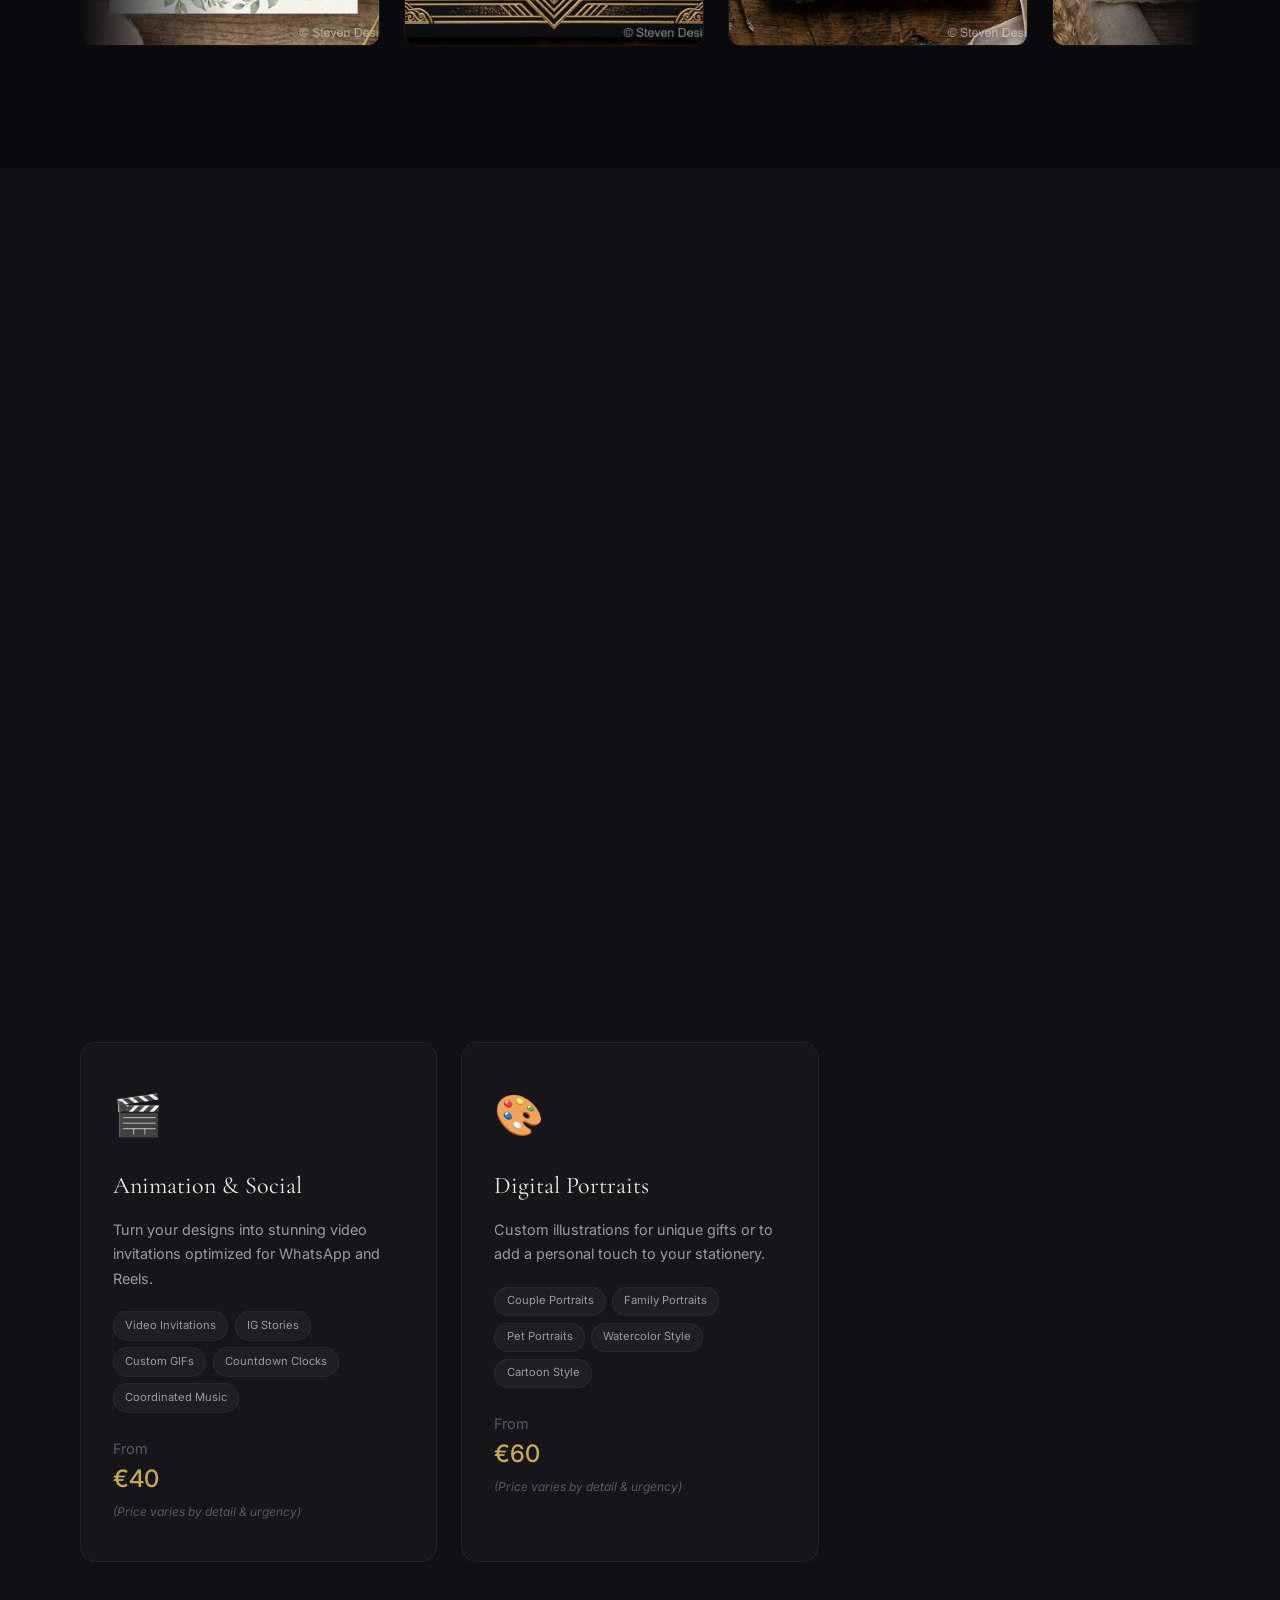
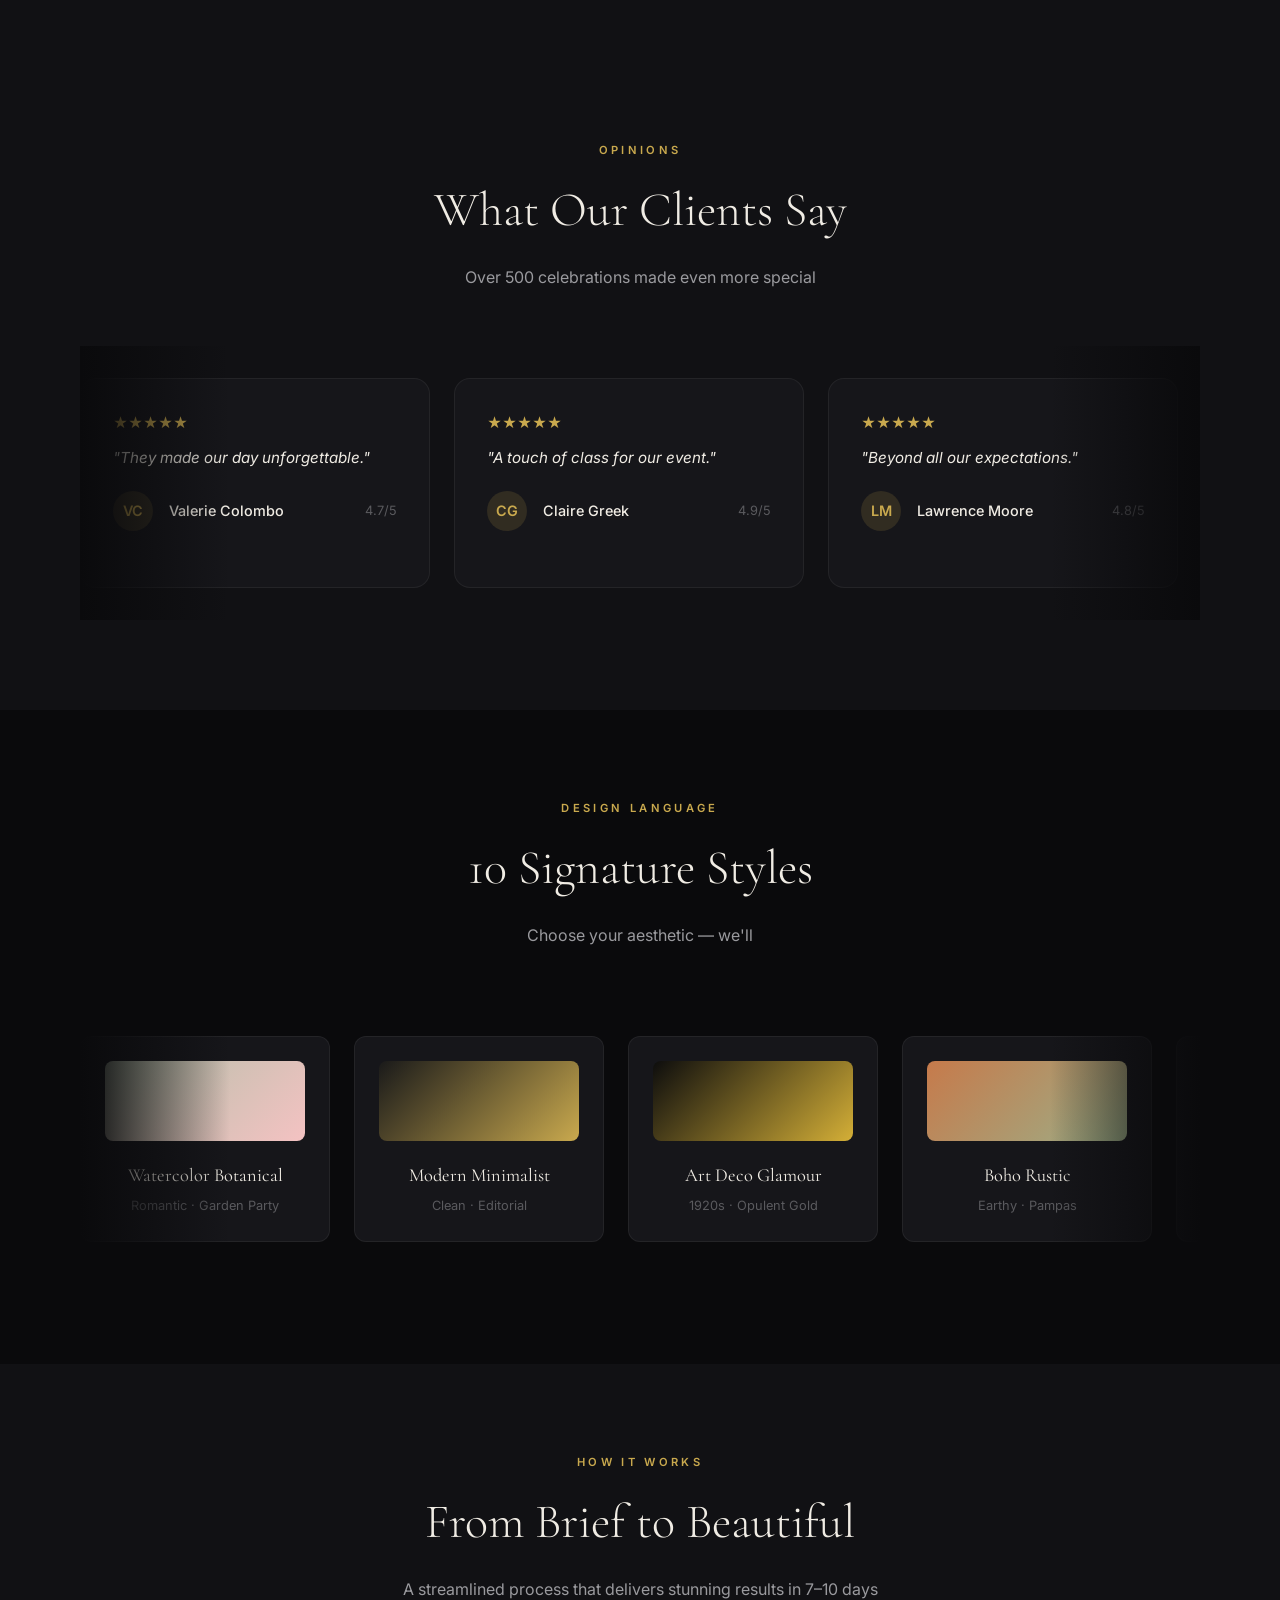
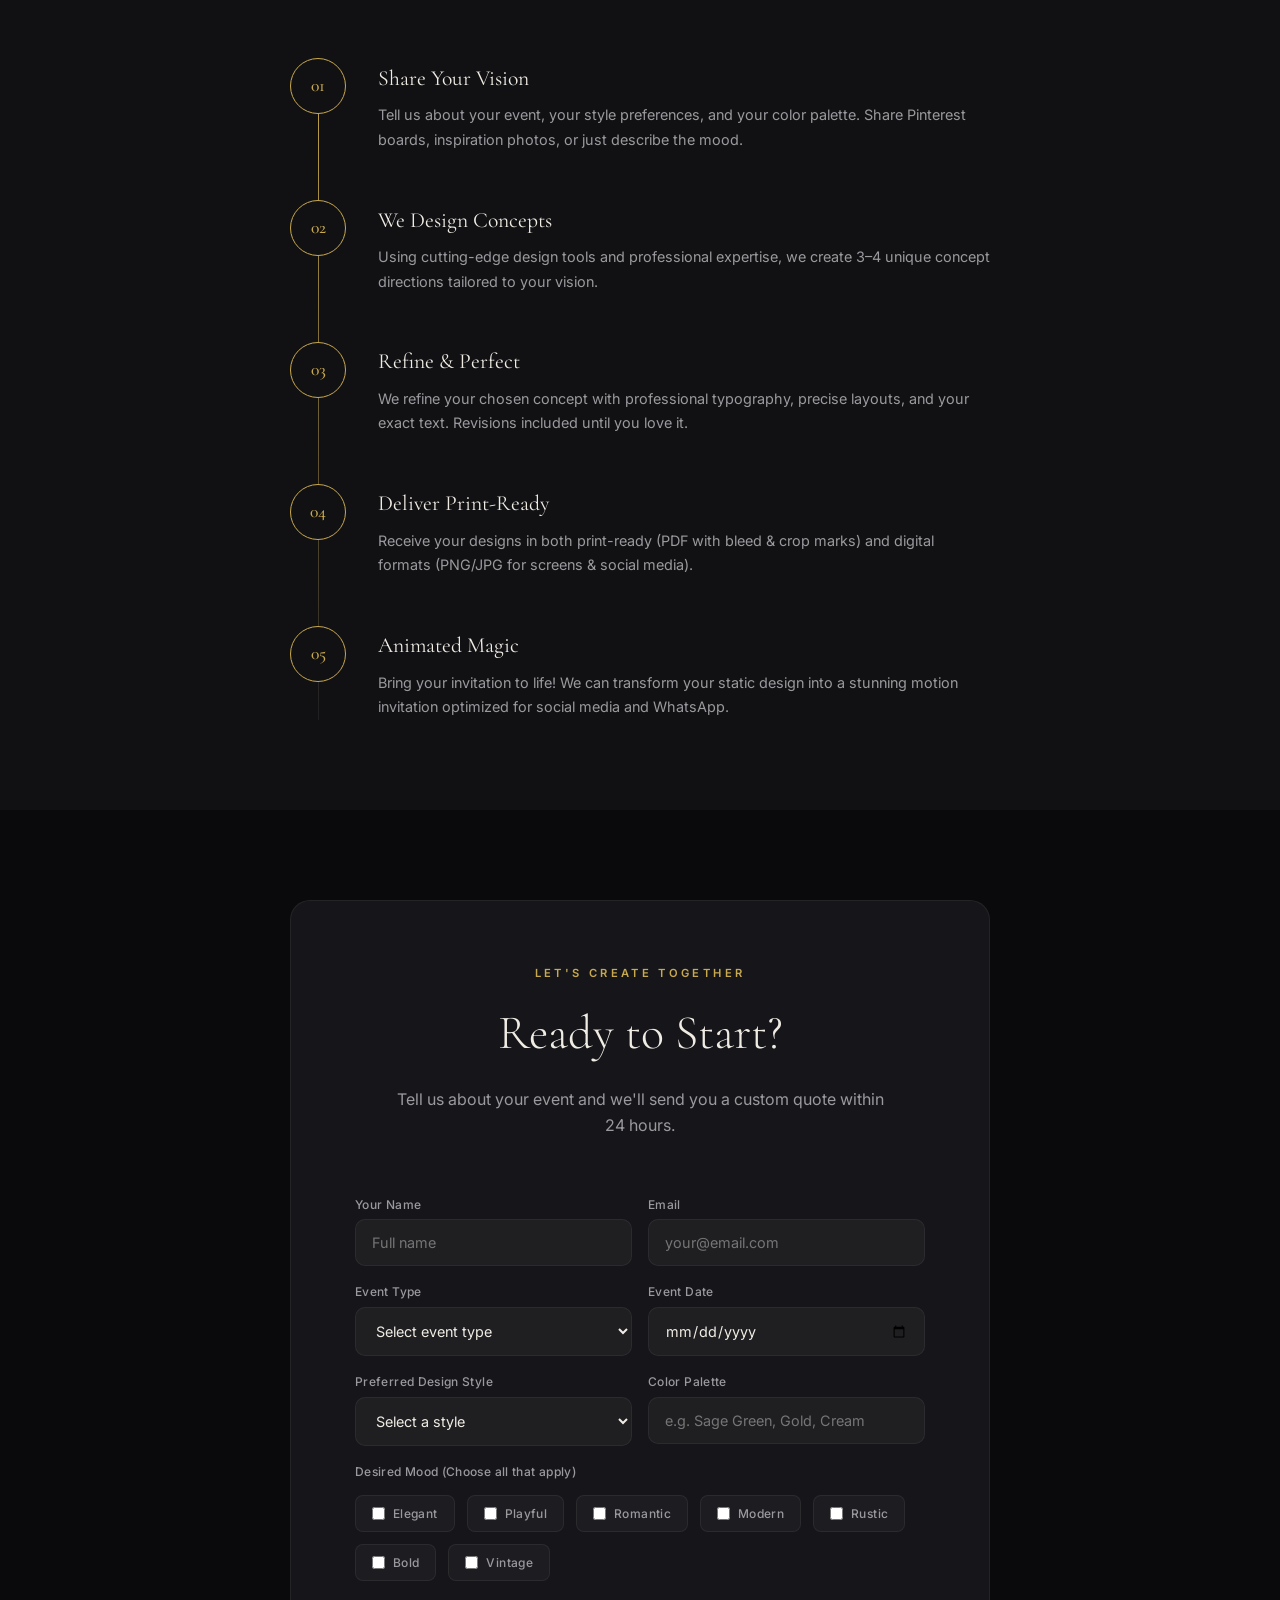
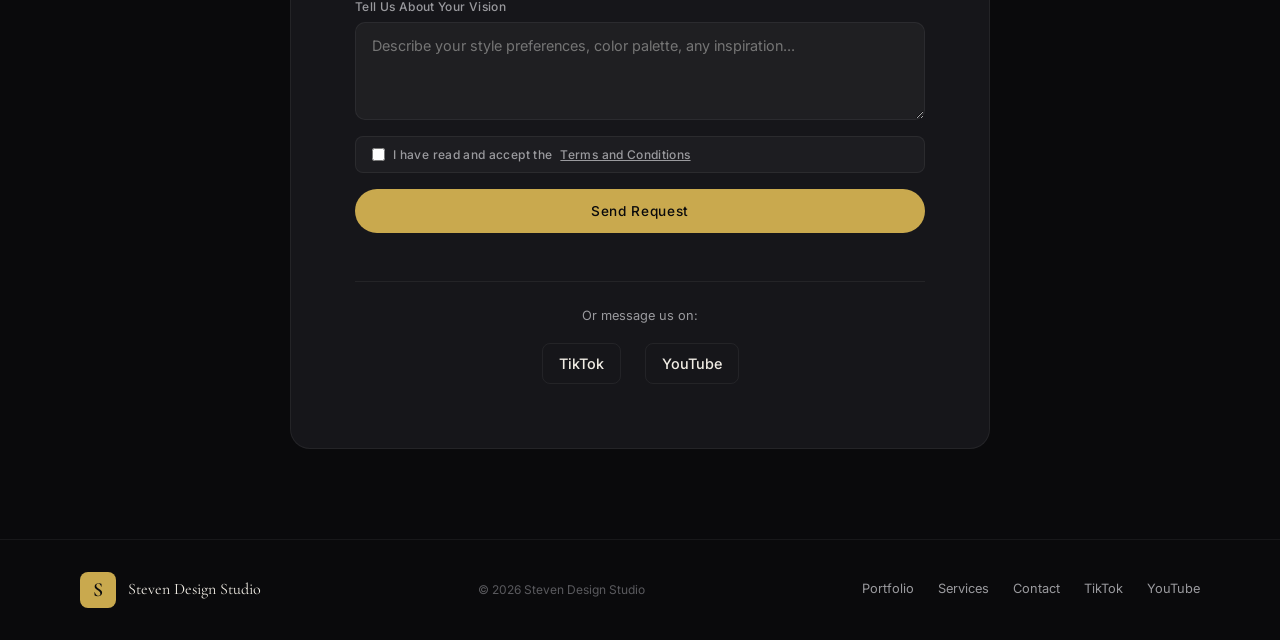
==== commit 55fd1cd8: "Fix terms link in EN version and finalize studio professionalization" ====
--- a/en/index.html
+++ b/en/index.html
@@ -702,7 +702,7 @@
                     <div class="form-group full">
                         <label class="checkbox-item">
                             <input type="checkbox" id="termsAccepted" name="termsAccepted" required>
-                            I have read and accept the <a href="terms.html" target="_blank" style="color: var(--primary); text-decoration: underline;">Terms and Conditions</a>
+                            I have read and accept the <a href="../terms.html" target="_blank" style="color: var(--primary); text-decoration: underline;">Terms and Conditions</a>
                         </label>
                     </div>
                     <button type="submit" class="btn btn-primary btn-full" id="submitBtn">Send Request</button>
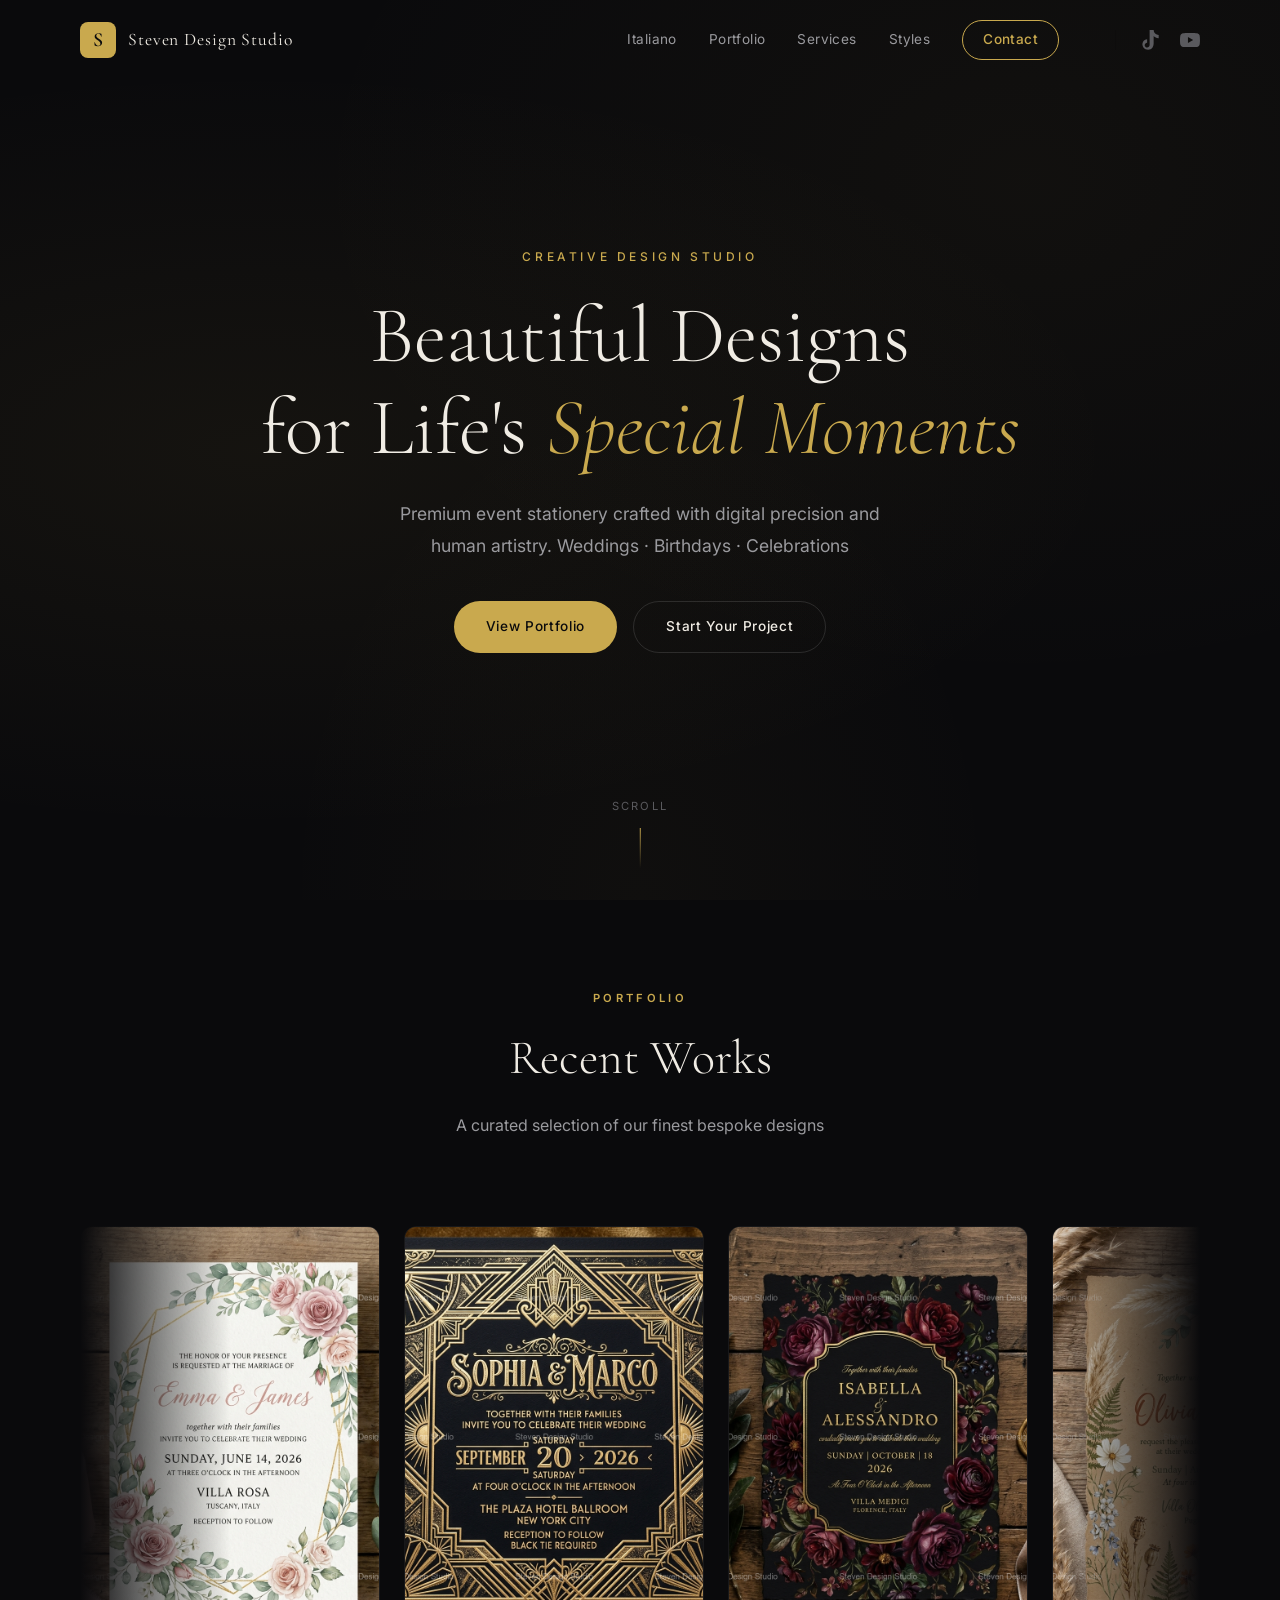
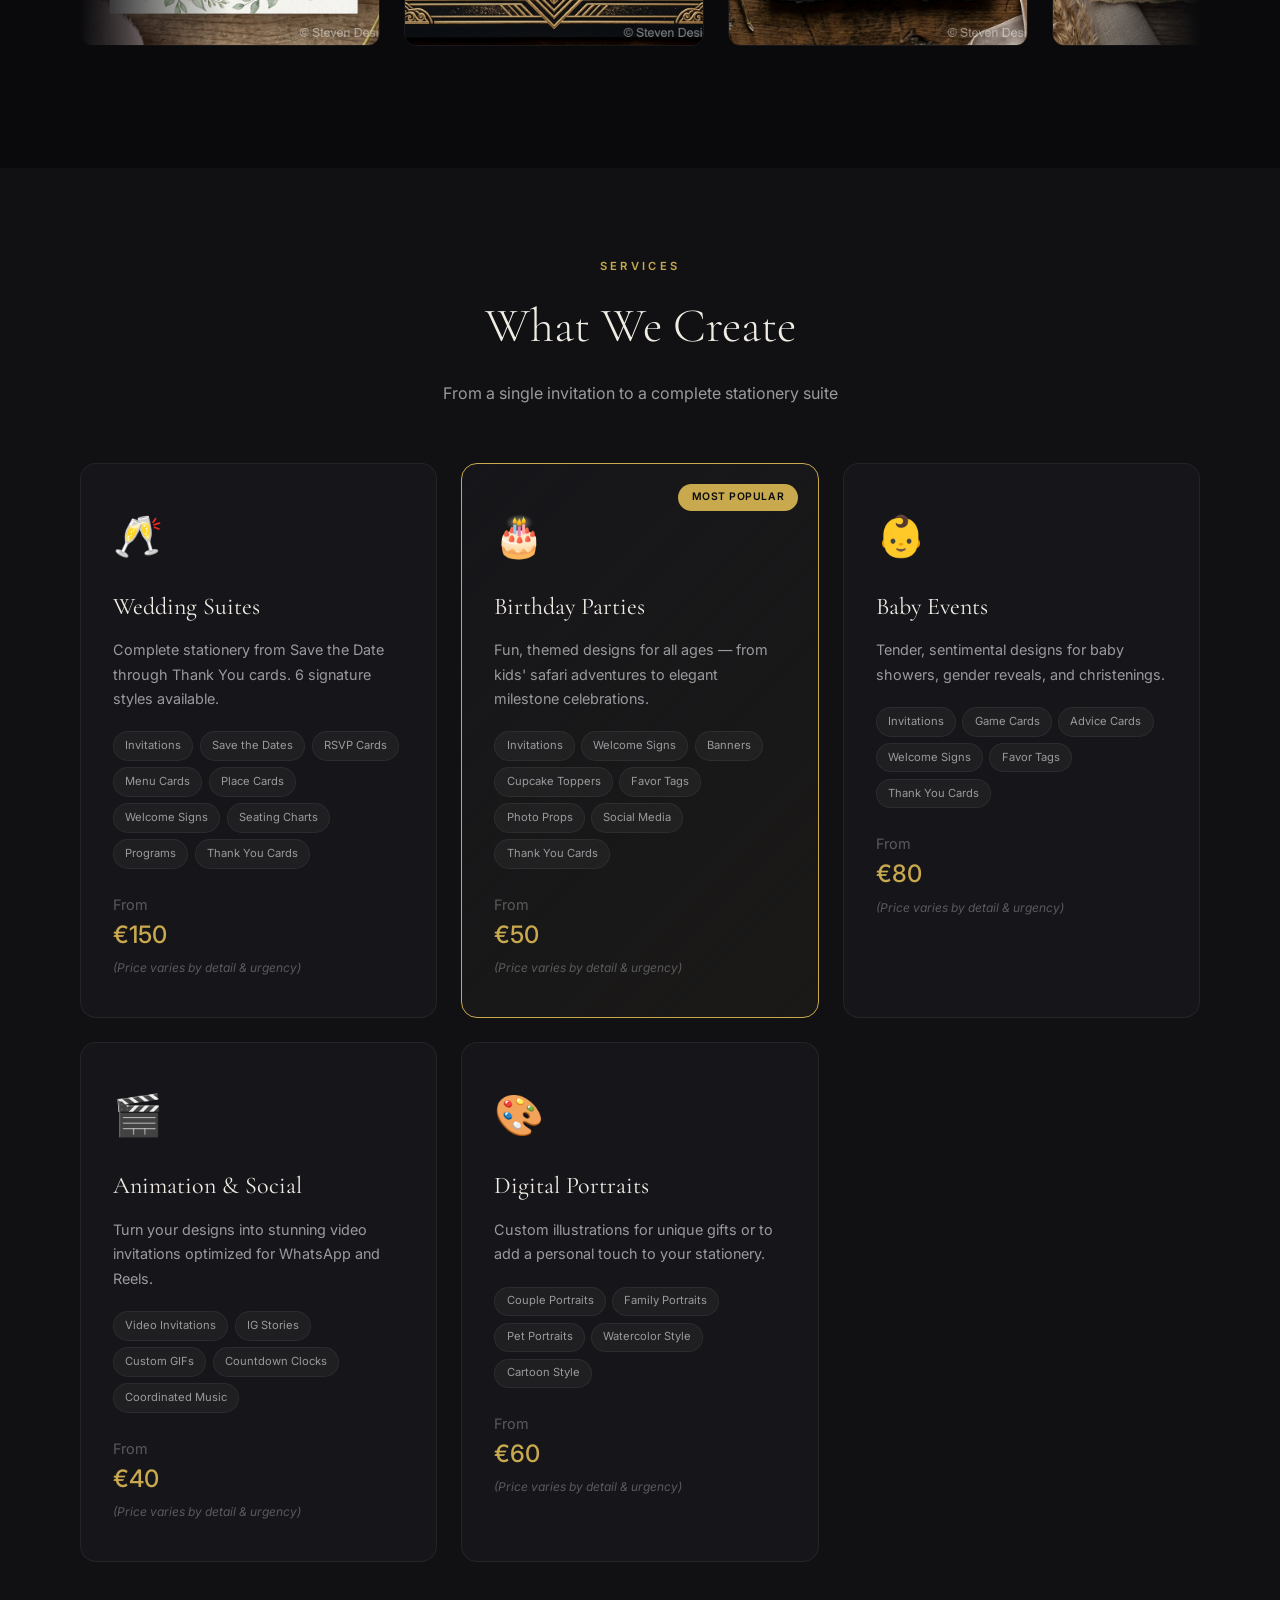
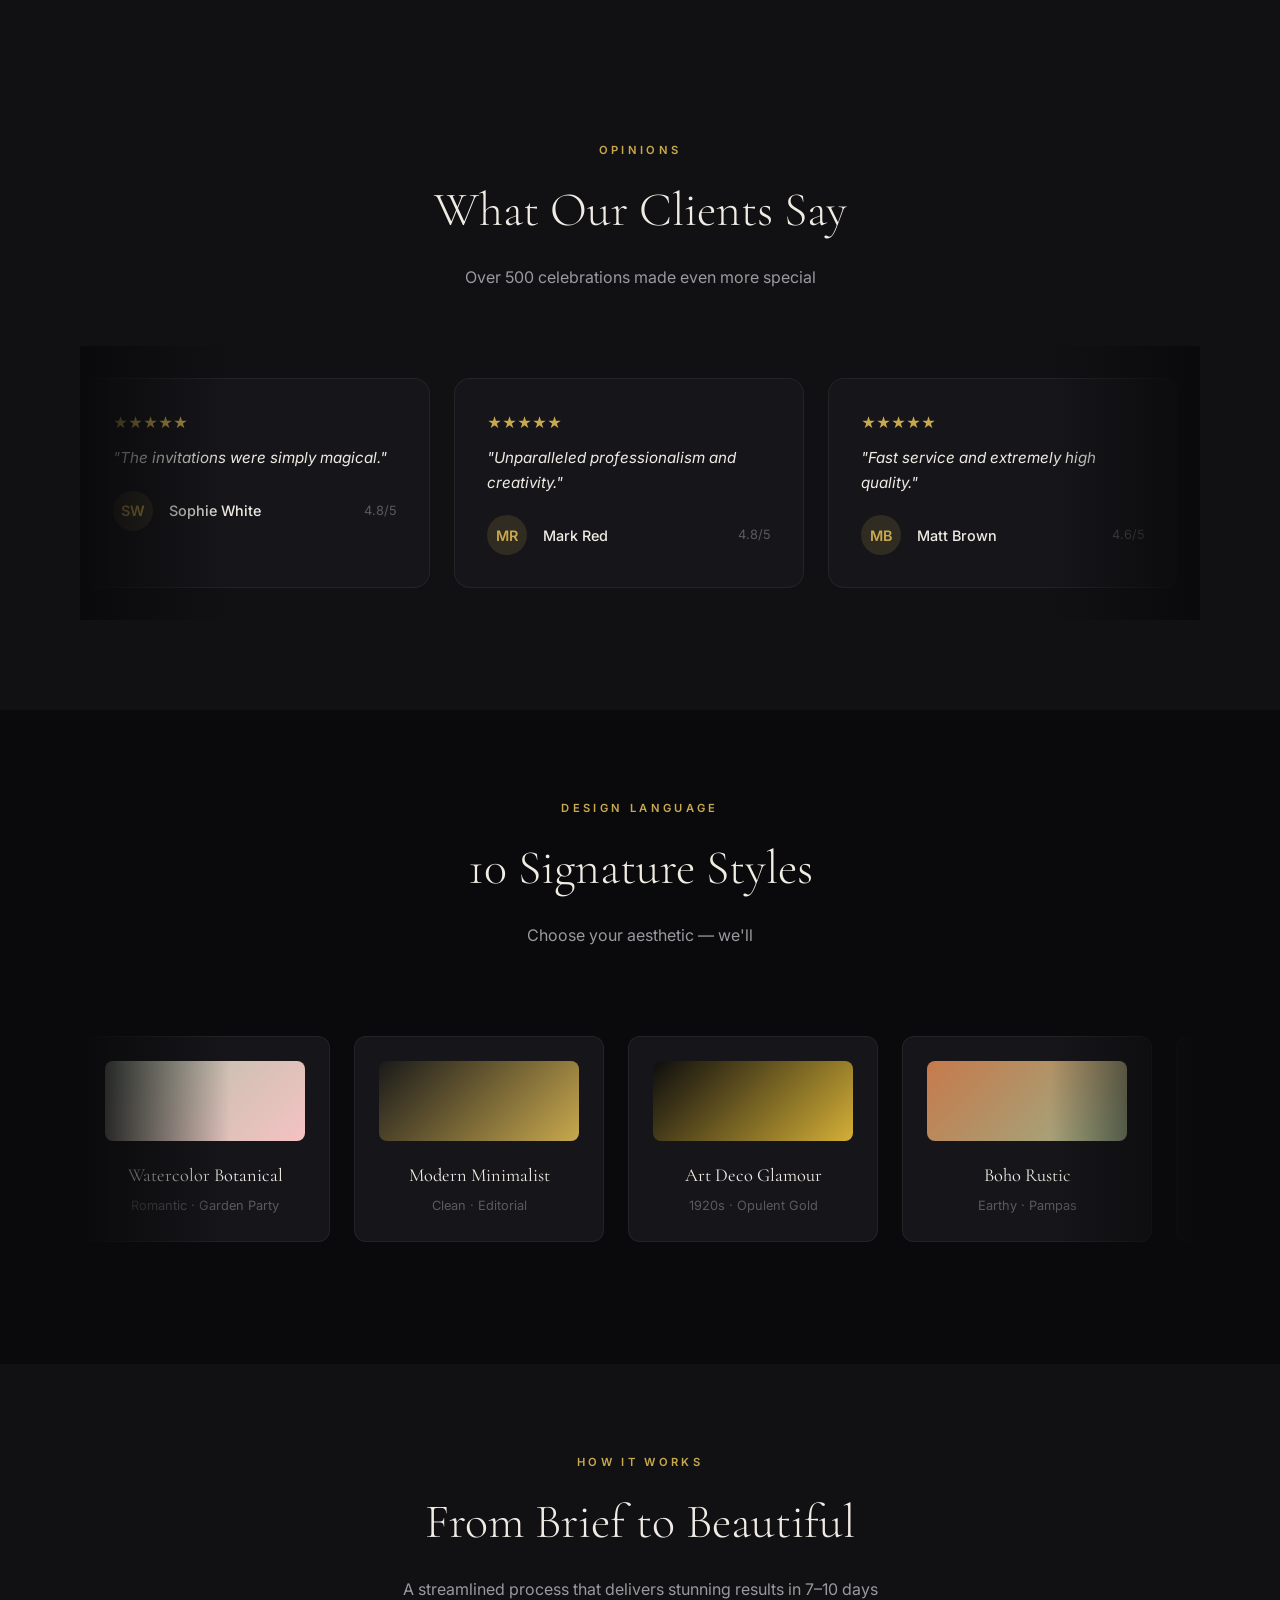
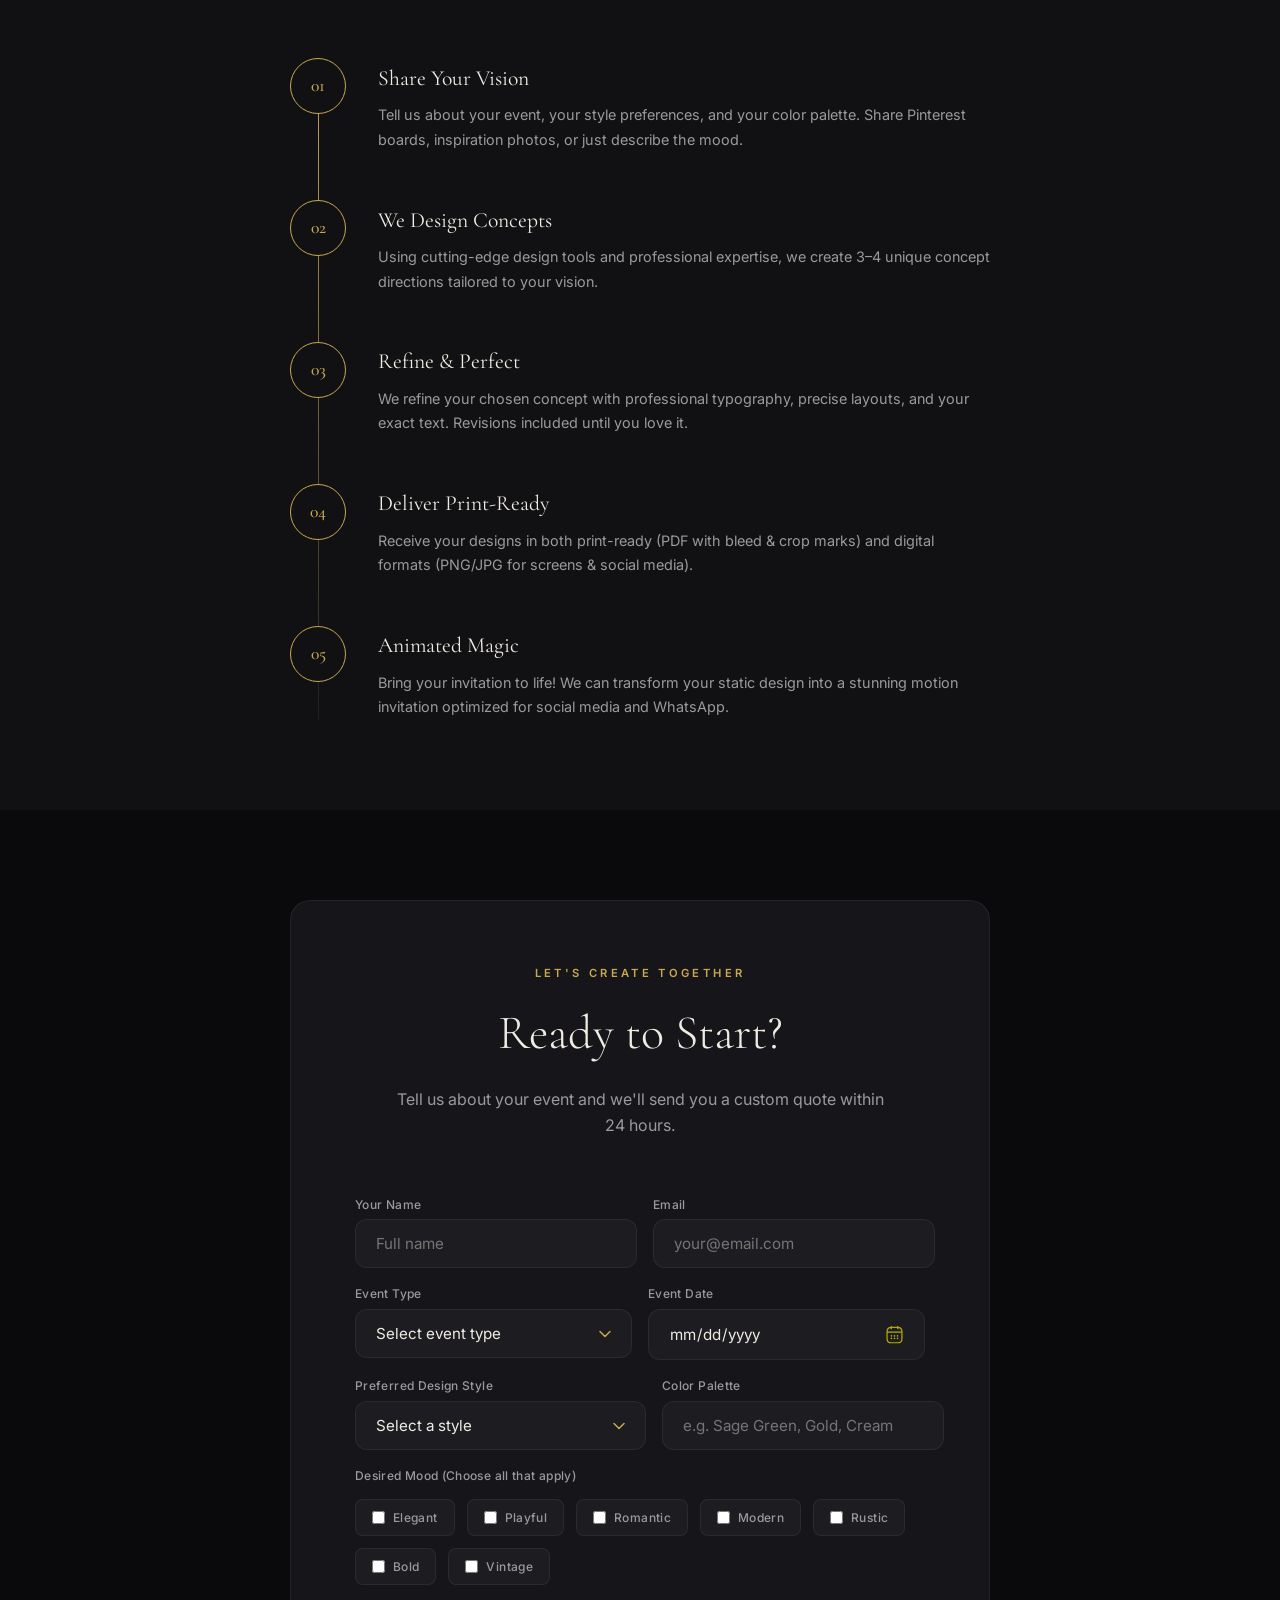
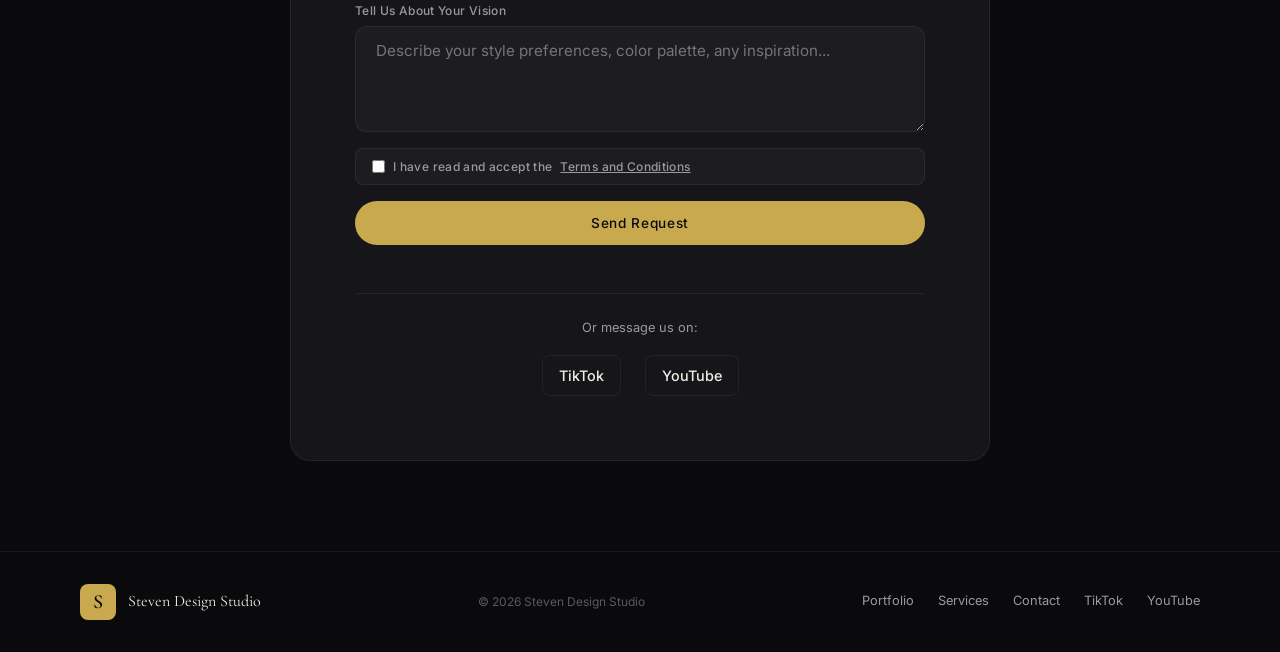
==== commit d6c38861: "chore: reorganize directory structure and update resource paths" ====
--- a/en/index.html
+++ b/en/index.html
@@ -8,7 +8,7 @@
     <link rel="preconnect" href="https://fonts.googleapis.com">
     <link rel="preconnect" href="https://fonts.gstatic.com" crossorigin>
     <link href="https://fonts.googleapis.com/css2?family=Cormorant+Garamond:ital,wght@0,300;0,400;0,500;0,600;1,300;1,400&family=Inter:wght@300;400;500;600&display=swap" rel="stylesheet">
-    <link rel="stylesheet" href="../style.css">
+    <link rel="stylesheet" href="../assets/css/style.css">
 </head>
 <body>
     <!-- Preloader -->
@@ -86,7 +86,7 @@
                     <!-- Set 1: All Items -->
                     <div class="portfolio-item" data-category="wedding">
                         <div class="portfolio-image">
-                            <img src="../01_wedding_botanical.png" alt="Botanical Wedding Invitation" loading="lazy">
+                            <img src="../assets/img/portfolio/01_wedding_botanical.png" alt="Botanical Wedding Invitation" loading="lazy">
                             <div class="portfolio-overlay">
                                 <span class="portfolio-tag">Wedding</span>
                                 <h3>Watercolor Botanical</h3>
@@ -96,7 +96,7 @@
                     </div>
                     <div class="portfolio-item" data-category="wedding">
                         <div class="portfolio-image">
-                            <img src="../02_wedding_art_deco.png" alt="Art Deco Wedding Invitation" loading="lazy">
+                            <img src="../assets/img/portfolio/02_wedding_art_deco.png" alt="Art Deco Wedding Invitation" loading="lazy">
                             <div class="portfolio-overlay">
                                 <span class="portfolio-tag">Wedding</span>
                                 <h3>Art Deco Glamour</h3>
@@ -106,7 +106,7 @@
                     </div>
                     <div class="portfolio-item" data-category="wedding">
                         <div class="portfolio-image">
-                            <img src="../06_wedding_dark_luxury.png" alt="Dark Luxury Wedding Invitation" loading="lazy">
+                            <img src="../assets/img/portfolio/06_wedding_dark_luxury.png" alt="Dark Luxury Wedding Invitation" loading="lazy">
                             <div class="portfolio-overlay">
                                 <span class="portfolio-tag">Wedding</span>
                                 <h3>Dark Luxury</h3>
@@ -116,7 +116,7 @@
                     </div>
                     <div class="portfolio-item" data-category="wedding">
                         <div class="portfolio-image">
-                            <img src="../07_wedding_boho_rustic.png" alt="Boho Rustic Wedding Invitation" loading="lazy">
+                            <img src="../assets/img/portfolio/07_wedding_boho_rustic.png" alt="Boho Rustic Wedding Invitation" loading="lazy">
                             <div class="portfolio-overlay">
                                 <span class="portfolio-tag">Wedding</span>
                                 <h3>Boho Rustic</h3>
@@ -126,7 +126,7 @@
                     </div>
                     <div class="portfolio-item" data-category="wedding">
                         <div class="portfolio-image">
-                            <img src="../08_wedding_minimalist.png" alt="Minimalist Wedding Invitation" loading="lazy">
+                            <img src="../assets/img/portfolio/08_wedding_minimalist.png" alt="Minimalist Wedding Invitation" loading="lazy">
                             <div class="portfolio-overlay">
                                 <span class="portfolio-tag">Wedding</span>
                                 <h3>Modern Minimalist</h3>
@@ -136,7 +136,7 @@
                     </div>
                     <div class="portfolio-item" data-category="wedding">
                         <div class="portfolio-image">
-                            <img src="../09_wedding_coastal.png" alt="Coastal Mediterranean Invitation" loading="lazy">
+                            <img src="../assets/img/portfolio/09_wedding_coastal.png" alt="Coastal Mediterranean Invitation" loading="lazy">
                             <div class="portfolio-overlay">
                                 <span class="portfolio-tag">Wedding</span>
                                 <h3>Coastal Mediterranean</h3>
@@ -146,7 +146,7 @@
                     </div>
                     <div class="portfolio-item" data-category="suite">
                         <div class="portfolio-image">
-                            <img src="../10_wedding_suite_rsvp.png" alt="RSVP Card" loading="lazy">
+                            <img src="../assets/img/portfolio/10_wedding_suite_rsvp.png" alt="RSVP Card" loading="lazy">
                             <div class="portfolio-overlay">
                                 <span class="portfolio-tag">Suite</span>
                                 <h3>RSVP Card</h3>
@@ -156,7 +156,7 @@
                     </div>
                     <div class="portfolio-item" data-category="suite">
                         <div class="portfolio-image">
-                            <img src="../11_wedding_suite_menu.png" alt="Wedding Menu" loading="lazy">
+                            <img src="../assets/img/portfolio/11_wedding_suite_menu.png" alt="Wedding Menu" loading="lazy">
                             <div class="portfolio-overlay">
                                 <span class="portfolio-tag">Suite</span>
                                 <h3>Menu Card</h3>
@@ -166,7 +166,7 @@
                     </div>
                     <div class="portfolio-item" data-category="suite">
                         <div class="portfolio-image">
-                            <img src="../12_wedding_suite_thankyou.png" alt="Thank You Card" loading="lazy">
+                            <img src="../assets/img/portfolio/12_wedding_suite_thankyou.png" alt="Thank You Card" loading="lazy">
                             <div class="portfolio-overlay">
                                 <span class="portfolio-tag">Suite</span>
                                 <h3>Thank You Note</h3>
@@ -176,7 +176,7 @@
                     </div>
                     <div class="portfolio-item" data-category="birthday">
                         <div class="portfolio-image">
-                            <img src="../03_birthday_kids_safari.png" alt="Safari Birthday Invitation" loading="lazy">
+                            <img src="../assets/img/portfolio/03_birthday_kids_safari.png" alt="Safari Birthday Invitation" loading="lazy">
                             <div class="portfolio-overlay">
                                 <span class="portfolio-tag">Birthday</span>
                                 <h3>Safari Party</h3>
@@ -186,7 +186,7 @@
                     </div>
                     <div class="portfolio-item" data-category="birthday">
                         <div class="portfolio-image">
-                            <img src="../13_birthday_teen_neon.png" alt="Neon Birthday Invitation" loading="lazy">
+                            <img src="../assets/img/portfolio/13_birthday_teen_neon.png" alt="Neon Birthday Invitation" loading="lazy">
                             <div class="portfolio-overlay">
                                 <span class="portfolio-tag">Birthday</span>
                                 <h3>Neon Glow Party</h3>
@@ -196,7 +196,7 @@
                     </div>
                     <div class="portfolio-item" data-category="birthday">
                         <div class="portfolio-image">
-                            <img src="../04_birthday_adult_50th.png" alt="50th Birthday Invitation" loading="lazy">
+                            <img src="../assets/img/portfolio/04_birthday_adult_50th.png" alt="50th Birthday Invitation" loading="lazy">
                             <div class="portfolio-overlay">
                                 <span class="portfolio-tag">Birthday</span>
                                 <h3>Milestone 50th</h3>
@@ -206,7 +206,7 @@
                     </div>
                     <div class="portfolio-item" data-category="baby">
                         <div class="portfolio-image">
-                            <img src="../05_baby_shower.png" alt="Baby Shower Invitation" loading="lazy">
+                            <img src="../assets/img/portfolio/05_baby_shower.png" alt="Baby Shower Invitation" loading="lazy">
                             <div class="portfolio-overlay">
                                 <span class="portfolio-tag">Baby</span>
                                 <h3>Baby Shower</h3>
@@ -216,7 +216,7 @@
                     </div>
                     <div class="portfolio-item" data-category="baby">
                         <div class="portfolio-image">
-                            <img src="../14_gender_reveal.png" alt="Gender Reveal Invitation" loading="lazy">
+                            <img src="../assets/img/portfolio/14_gender_reveal.png" alt="Gender Reveal Invitation" loading="lazy">
                             <div class="portfolio-overlay">
                                 <span class="portfolio-tag">Baby</span>
                                 <h3>Gender Reveal</h3>
@@ -228,7 +228,7 @@
                     <!-- Set 2: Full Duplicates for infinite scroll and interactivity -->
                     <div class="portfolio-item" data-category="wedding">
                         <div class="portfolio-image">
-                            <img src="../01_wedding_botanical.png" alt="" loading="lazy">
+                            <img src="../assets/img/portfolio/01_wedding_botanical.png" alt="" loading="lazy">
                             <div class="portfolio-overlay">
                                 <span class="portfolio-tag">Wedding</span>
                                 <h3>Watercolor Botanical</h3>
@@ -238,7 +238,7 @@
                     </div>
                     <div class="portfolio-item" data-category="wedding">
                         <div class="portfolio-image">
-                            <img src="../02_wedding_art_deco.png" alt="" loading="lazy">
+                            <img src="../assets/img/portfolio/02_wedding_art_deco.png" alt="" loading="lazy">
                             <div class="portfolio-overlay">
                                 <span class="portfolio-tag">Wedding</span>
                                 <h3>Art Deco Glamour</h3>
@@ -248,7 +248,7 @@
                     </div>
                     <div class="portfolio-item" data-category="wedding">
                         <div class="portfolio-image">
-                            <img src="../06_wedding_dark_luxury.png" alt="" loading="lazy">
+                            <img src="../assets/img/portfolio/06_wedding_dark_luxury.png" alt="" loading="lazy">
                             <div class="portfolio-overlay">
                                 <span class="portfolio-tag">Wedding</span>
                                 <h3>Dark Luxury</h3>
@@ -258,7 +258,7 @@
                     </div>
                     <div class="portfolio-item" data-category="wedding">
                         <div class="portfolio-image">
-                            <img src="../07_wedding_boho_rustic.png" alt="" loading="lazy">
+                            <img src="../assets/img/portfolio/07_wedding_boho_rustic.png" alt="" loading="lazy">
                             <div class="portfolio-overlay">
                                 <span class="portfolio-tag">Wedding</span>
                                 <h3>Boho Rustic</h3>
@@ -268,7 +268,7 @@
                     </div>
                     <div class="portfolio-item" data-category="wedding">
                         <div class="portfolio-image">
-                            <img src="../08_wedding_minimalist.png" alt="" loading="lazy">
+                            <img src="../assets/img/portfolio/08_wedding_minimalist.png" alt="" loading="lazy">
                             <div class="portfolio-overlay">
                                 <span class="portfolio-tag">Wedding</span>
                                 <h3>Modern Minimalist</h3>
@@ -278,7 +278,7 @@
                     </div>
                     <div class="portfolio-item" data-category="wedding">
                         <div class="portfolio-image">
-                            <img src="../09_wedding_coastal.png" alt="" loading="lazy">
+                            <img src="../assets/img/portfolio/09_wedding_coastal.png" alt="" loading="lazy">
                             <div class="portfolio-overlay">
                                 <span class="portfolio-tag">Wedding</span>
                                 <h3>Coastal Mediterranean</h3>
@@ -288,7 +288,7 @@
                     </div>
                     <div class="portfolio-item" data-category="suite">
                         <div class="portfolio-image">
-                            <img src="../10_wedding_suite_rsvp.png" alt="" loading="lazy">
+                            <img src="../assets/img/portfolio/10_wedding_suite_rsvp.png" alt="" loading="lazy">
                             <div class="portfolio-overlay">
                                 <span class="portfolio-tag">Suite</span>
                                 <h3>RSVP Card</h3>
@@ -298,7 +298,7 @@
                     </div>
                     <div class="portfolio-item" data-category="suite">
                         <div class="portfolio-image">
-                            <img src="../11_wedding_suite_menu.png" alt="" loading="lazy">
+                            <img src="../assets/img/portfolio/11_wedding_suite_menu.png" alt="" loading="lazy">
                             <div class="portfolio-overlay">
                                 <span class="portfolio-tag">Suite</span>
                                 <h3>Menu Card</h3>
@@ -308,7 +308,7 @@
                     </div>
                     <div class="portfolio-item" data-category="suite">
                         <div class="portfolio-image">
-                            <img src="../12_wedding_suite_thankyou.png" alt="" loading="lazy">
+                            <img src="../assets/img/portfolio/12_wedding_suite_thankyou.png" alt="" loading="lazy">
                             <div class="portfolio-overlay">
                                 <span class="portfolio-tag">Suite</span>
                                 <h3>Thank You Note</h3>
@@ -318,7 +318,7 @@
                     </div>
                     <div class="portfolio-item" data-category="birthday">
                         <div class="portfolio-image">
-                            <img src="../03_birthday_kids_safari.png" alt="" loading="lazy">
+                            <img src="../assets/img/portfolio/03_birthday_kids_safari.png" alt="" loading="lazy">
                             <div class="portfolio-overlay">
                                 <span class="portfolio-tag">Birthday</span>
                                 <h3>Safari Party</h3>
@@ -328,7 +328,7 @@
                     </div>
                     <div class="portfolio-item" data-category="birthday">
                         <div class="portfolio-image">
-                            <img src="../13_birthday_teen_neon.png" alt="" loading="lazy">
+                            <img src="../assets/img/portfolio/13_birthday_teen_neon.png" alt="" loading="lazy">
                             <div class="portfolio-overlay">
                                 <span class="portfolio-tag">Birthday</span>
                                 <h3>Neon Glow Party</h3>
@@ -338,7 +338,7 @@
                     </div>
                     <div class="portfolio-item" data-category="birthday">
                         <div class="portfolio-image">
-                            <img src="../04_birthday_adult_50th.png" alt="" loading="lazy">
+                            <img src="../assets/img/portfolio/04_birthday_adult_50th.png" alt="" loading="lazy">
                             <div class="portfolio-overlay">
                                 <span class="portfolio-tag">Birthday</span>
                                 <h3>Milestone 50th</h3>
@@ -348,7 +348,7 @@
                     </div>
                     <div class="portfolio-item" data-category="baby">
                         <div class="portfolio-image">
-                            <img src="../05_baby_shower.png" alt="" loading="lazy">
+                            <img src="../assets/img/portfolio/05_baby_shower.png" alt="" loading="lazy">
                             <div class="portfolio-overlay">
                                 <span class="portfolio-tag">Baby</span>
                                 <h3>Baby Shower</h3>
@@ -358,7 +358,7 @@
                     </div>
                     <div class="portfolio-item" data-category="baby">
                         <div class="portfolio-image">
-                            <img src="../14_gender_reveal.png" alt="" loading="lazy">
+                            <img src="../assets/img/portfolio/14_gender_reveal.png" alt="" loading="lazy">
                             <div class="portfolio-overlay">
                                 <span class="portfolio-tag">Baby</span>
                                 <h3>Gender Reveal</h3>
@@ -743,6 +743,6 @@
         <div class="lightbox-caption" id="lightboxCaption"></div>
     </div>
 
-    <script src="../script.js"></script>
+    <script src="../assets/js/script.js"></script>
 </body>
 </html>
--- a/assets/css/style.css
+++ b/assets/css/style.css
@@ -0,0 +1,1242 @@
+/* ============================================
+   Steven Design Studio — Portfolio Website
+   Premium dark aesthetic with gold accents
+   ============================================ */
+
+/* --- Reset & Base --- */
+*, *::before, *::after {
+    box-sizing: border-box;
+    margin: 0;
+    padding: 0;
+}
+
+:root {
+    /* Core palette */
+    --bg-primary: #0a0a0c;
+    --bg-secondary: #111114;
+    --bg-card: #16161a;
+    --bg-card-hover: #1c1c21;
+    --text-primary: #f0ece4;
+    --text-secondary: #9a9a9e;
+    --text-muted: #5a5a5e;
+    --accent: #c9a94e;
+    --accent-light: #e0c96f;
+    --accent-glow: rgba(201, 169, 78, 0.15);
+    --border: rgba(255, 255, 255, 0.06);
+    --border-hover: rgba(255, 255, 255, 0.12);
+    
+    /* Typography */
+    --font-display: 'Cormorant Garamond', Georgia, serif;
+    --font-body: 'Inter', -apple-system, BlinkMacSystemFont, sans-serif;
+    
+    /* Spacing */
+    --section-padding: clamp(4rem, 10vh, 8rem);
+    --container-max: 1200px;
+    --grid-gap: 1.5rem;
+    
+    /* Transitions */
+    --ease-out: cubic-bezier(0.16, 1, 0.3, 1);
+    --ease-spring: cubic-bezier(0.34, 1.56, 0.64, 1);
+}
+
+html {
+    scroll-behavior: smooth;
+    -webkit-font-smoothing: antialiased;
+    -moz-osx-font-smoothing: grayscale;
+}
+
+body {
+    font-family: var(--font-body);
+    background: var(--bg-primary);
+    color: var(--text-primary);
+    line-height: 1.6;
+    overflow-x: hidden;
+}
+
+img {
+    max-width: 100%;
+    height: auto;
+    display: block;
+}
+
+a {
+    color: var(--accent);
+    text-decoration: none;
+    transition: color 0.3s var(--ease-out);
+}
+
+a:hover {
+    color: var(--accent-light);
+}
+
+.container {
+    max-width: var(--container-max);
+    margin: 0 auto;
+    padding: 0 clamp(1.25rem, 4vw, 2.5rem);
+}
+
+/* --- Preloader --- */
+.preloader {
+    position: fixed;
+    inset: 0;
+    z-index: 9999;
+    background: var(--bg-primary);
+    display: flex;
+    align-items: center;
+    justify-content: center;
+    transition: opacity 0.6s var(--ease-out), visibility 0.6s;
+}
+
+.preloader.hidden {
+    opacity: 0;
+    visibility: hidden;
+}
+
+.preloader-inner {
+    text-align: center;
+}
+
+.preloader-ring {
+    width: 48px;
+    height: 48px;
+    border: 2px solid var(--border);
+    border-top-color: var(--accent);
+    border-radius: 50%;
+    animation: spin 0.8s linear infinite;
+    margin: 0 auto 1.5rem;
+}
+
+.preloader-text {
+    font-family: var(--font-display);
+    font-size: 1.25rem;
+    color: var(--text-secondary);
+    letter-spacing: 0.2em;
+    text-transform: uppercase;
+}
+
+@keyframes spin {
+    to { transform: rotate(360deg); }
+}
+
+/* --- Navigation --- */
+.nav {
+    position: fixed;
+    top: 0;
+    left: 0;
+    right: 0;
+    z-index: 100;
+    padding: 1.25rem 0;
+    transition: all 0.4s var(--ease-out);
+}
+
+.nav.scrolled {
+    background: rgba(10, 10, 12, 0.85);
+    backdrop-filter: blur(20px);
+    -webkit-backdrop-filter: blur(20px);
+    border-bottom: 1px solid var(--border);
+    padding: 0.75rem 0;
+}
+
+.nav-container {
+    max-width: var(--container-max);
+    margin: 0 auto;
+    padding: 0 clamp(1.25rem, 4vw, 2.5rem);
+    display: flex;
+    align-items: center;
+    justify-content: space-between;
+}
+
+.nav-logo {
+    display: flex;
+    align-items: center;
+    gap: 0.75rem;
+    color: var(--text-primary);
+    text-decoration: none;
+}
+
+.nav-logo-mark {
+    width: 36px;
+    height: 36px;
+    background: var(--accent);
+    color: var(--bg-primary);
+    border-radius: 8px;
+    display: flex;
+    align-items: center;
+    justify-content: center;
+    font-family: var(--font-display);
+    font-size: 1.25rem;
+    font-weight: 600;
+}
+
+.nav-logo-text {
+    font-family: var(--font-display);
+    font-size: 1.1rem;
+    font-weight: 400;
+    letter-spacing: 0.05em;
+}
+
+.nav-links {
+    display: flex;
+    align-items: center;
+    gap: 2rem;
+}
+
+.nav-link {
+    color: var(--text-secondary);
+    font-size: 0.85rem;
+    font-weight: 400;
+    letter-spacing: 0.03em;
+    transition: color 0.3s var(--ease-out);
+    position: relative;
+}
+
+.nav-link:hover {
+    color: var(--text-primary);
+}
+
+.nav-link::after {
+    content: '';
+    position: absolute;
+    bottom: -4px;
+    left: 0;
+    width: 0;
+    height: 1px;
+    background: var(--accent);
+    transition: width 0.3s var(--ease-out);
+}
+
+.nav-link:hover::after {
+    width: 100%;
+}
+
+#navContact {
+    color: var(--accent);
+    border: 1px solid var(--accent);
+    padding: 0.5rem 1.25rem;
+    border-radius: 100px;
+    font-weight: 500;
+}
+
+#navContact:hover {
+    background: var(--accent);
+    color: var(--bg-primary);
+}
+
+#navContact::after {
+    display: none;
+}
+
+.nav-toggle {
+    display: none;
+    flex-direction: column;
+    gap: 5px;
+    background: none;
+    border: none;
+    cursor: pointer;
+    padding: 4px;
+}
+
+.nav-toggle span {
+    width: 24px;
+    height: 2px;
+    background: var(--text-primary);
+    transition: all 0.3s var(--ease-out);
+    transform-origin: center;
+}
+
+.nav-toggle.active span:nth-child(1) { transform: rotate(45deg) translateY(7px); }
+.nav-toggle.active span:nth-child(2) { opacity: 0; }
+.nav-toggle.active span:nth-child(3) { transform: rotate(-45deg) translateY(-7px); }
+
+/* --- Hero --- */
+.hero {
+    min-height: 100vh;
+    display: flex;
+    align-items: center;
+    justify-content: center;
+    position: relative;
+    text-align: center;
+    overflow: hidden;
+}
+
+.hero-bg {
+    position: absolute;
+    inset: 0;
+    background: 
+        radial-gradient(ellipse at 20% 50%, rgba(201, 169, 78, 0.06) 0%, transparent 60%),
+        radial-gradient(ellipse at 80% 20%, rgba(201, 169, 78, 0.04) 0%, transparent 50%),
+        radial-gradient(ellipse at 50% 100%, rgba(201, 169, 78, 0.03) 0%, transparent 40%);
+}
+
+.hero-content {
+    position: relative;
+    z-index: 2;
+    padding: 2rem;
+}
+
+.hero-tagline {
+    font-size: 0.75rem;
+    font-weight: 500;
+    letter-spacing: 0.3em;
+    text-transform: uppercase;
+    color: var(--accent);
+    margin-bottom: 1.5rem;
+}
+
+.hero-title {
+    font-family: var(--font-display);
+    font-size: clamp(2.5rem, 7vw, 5rem);
+    font-weight: 300;
+    line-height: 1.15;
+    margin-bottom: 1.5rem;
+    color: var(--text-primary);
+}
+
+.hero-accent {
+    font-style: italic;
+    color: var(--accent);
+}
+
+.hero-description {
+    font-size: clamp(0.95rem, 1.5vw, 1.1rem);
+    color: var(--text-secondary);
+    max-width: 520px;
+    margin: 0 auto 2.5rem;
+    line-height: 1.8;
+}
+
+.hero-cta {
+    display: flex;
+    gap: 1rem;
+    justify-content: center;
+    flex-wrap: wrap;
+}
+
+.hero-scroll {
+    position: absolute;
+    bottom: 2rem;
+    left: 50%;
+    transform: translateX(-50%);
+    display: flex;
+    flex-direction: column;
+    align-items: center;
+    gap: 0.75rem;
+    color: var(--text-muted);
+    font-size: 0.7rem;
+    letter-spacing: 0.2em;
+    text-transform: uppercase;
+}
+
+.hero-scroll-line {
+    width: 1px;
+    height: 40px;
+    background: linear-gradient(to bottom, var(--accent), transparent);
+    animation: scrollPulse 2s var(--ease-out) infinite;
+}
+
+@keyframes scrollPulse {
+    0%, 100% { opacity: 0.3; transform: scaleY(0.6); }
+    50% { opacity: 1; transform: scaleY(1); }
+}
+
+/* --- Buttons --- */
+.btn {
+    display: inline-flex;
+    align-items: center;
+    justify-content: center;
+    padding: 0.875rem 2rem;
+    font-family: var(--font-body);
+    font-size: 0.85rem;
+    font-weight: 500;
+    letter-spacing: 0.05em;
+    border-radius: 100px;
+    cursor: pointer;
+    transition: all 0.3s var(--ease-out);
+    border: none;
+    text-decoration: none;
+}
+
+.btn-primary {
+    background: var(--accent);
+    color: var(--bg-primary);
+}
+
+.btn-primary:hover {
+    background: var(--accent-light);
+    color: var(--bg-primary);
+    transform: translateY(-2px);
+    box-shadow: 0 8px 30px rgba(201, 169, 78, 0.3);
+}
+
+.btn-outline {
+    background: transparent;
+    color: var(--text-primary);
+    border: 1px solid var(--border-hover);
+}
+
+.btn-outline:hover {
+    border-color: var(--accent);
+    color: var(--accent);
+    transform: translateY(-2px);
+}
+
+.btn-full {
+    width: 100%;
+}
+
+/* --- Sections --- */
+.section {
+    padding: var(--section-padding) 0;
+}
+
+.section-header {
+    text-align: center;
+    margin-bottom: 3.5rem;
+}
+
+.section-label {
+    font-size: 0.7rem;
+    font-weight: 600;
+    letter-spacing: 0.3em;
+    text-transform: uppercase;
+    color: var(--accent);
+    margin-bottom: 0.75rem;
+}
+
+.section-title {
+    font-family: var(--font-display);
+    font-size: clamp(2rem, 4vw, 3rem);
+    font-weight: 300;
+    margin-bottom: 1rem;
+}
+
+.section-subtitle {
+    font-size: 1rem;
+    color: var(--text-secondary);
+    max-width: 500px;
+    margin: 0 auto;
+}
+
+/* --- Portfolio --- */
+.filter-tabs {
+    display: flex;
+    justify-content: center;
+    gap: 0.5rem;
+    margin-bottom: 2.5rem;
+    flex-wrap: wrap;
+}
+
+.filter-tab {
+    padding: 0.5rem 1.25rem;
+    font-family: var(--font-body);
+    font-size: 0.8rem;
+    font-weight: 400;
+    color: var(--text-secondary);
+    background: transparent;
+    border: 1px solid var(--border);
+    border-radius: 100px;
+    cursor: pointer;
+    transition: all 0.3s var(--ease-out);
+}
+
+.filter-tab:hover {
+    border-color: var(--border-hover);
+    color: var(--text-primary);
+}
+
+.filter-tab.active {
+    background: var(--accent);
+    color: var(--bg-primary);
+    border-color: var(--accent);
+    font-weight: 500;
+}
+
+.portfolio-grid {
+    display: grid;
+    grid-template-columns: repeat(auto-fill, minmax(280px, 1fr));
+    gap: var(--grid-gap);
+}
+
+.portfolio-item {
+    border-radius: 12px;
+    overflow: hidden;
+    transition: all 0.5s var(--ease-out);
+}
+
+.portfolio-item.hidden {
+    display: none;
+}
+
+.portfolio-image {
+    position: relative;
+    aspect-ratio: 5 / 7;
+    overflow: hidden;
+    cursor: pointer;
+    border-radius: 12px;
+    border: 1px solid var(--border);
+    transition: border-color 0.3s var(--ease-out);
+}
+
+.portfolio-image:hover {
+    border-color: var(--accent);
+}
+
+.portfolio-image img {
+    width: 100%;
+    height: 100%;
+    object-fit: cover;
+    transition: transform 0.6s var(--ease-out);
+}
+
+.portfolio-image:hover img {
+    transform: scale(1.05);
+}
+
+.portfolio-overlay {
+    position: absolute;
+    inset: 0;
+    background: linear-gradient(to top, rgba(10, 10, 12, 0.95) 0%, rgba(10, 10, 12, 0.4) 40%, transparent 70%);
+    display: flex;
+    flex-direction: column;
+    justify-content: flex-end;
+    padding: 1.5rem;
+    opacity: 0;
+    transition: opacity 0.4s var(--ease-out);
+}
+
+.portfolio-image:hover .portfolio-overlay {
+    opacity: 1;
+}
+
+.portfolio-tag {
+    display: inline-block;
+    padding: 0.25rem 0.75rem;
+    font-size: 0.65rem;
+    font-weight: 600;
+    letter-spacing: 0.1em;
+    text-transform: uppercase;
+    color: var(--accent);
+    border: 1px solid var(--accent);
+    border-radius: 100px;
+    margin-bottom: 0.75rem;
+    width: fit-content;
+}
+
+.portfolio-overlay h3 {
+    font-family: var(--font-display);
+    font-size: 1.3rem;
+    font-weight: 400;
+    margin-bottom: 0.25rem;
+}
+
+.portfolio-overlay p {
+    font-size: 0.8rem;
+    color: var(--text-secondary);
+}
+
+/* --- Services --- */
+.services {
+    background: var(--bg-secondary);
+}
+
+.services-grid {
+    display: grid;
+    grid-template-columns: repeat(auto-fit, minmax(300px, 1fr));
+    gap: var(--grid-gap);
+}
+
+.service-card {
+    background: var(--bg-card);
+    border: 1px solid var(--border);
+    border-radius: 16px;
+    padding: 2.5rem 2rem;
+    transition: all 0.4s var(--ease-out);
+    position: relative;
+    overflow: hidden;
+}
+
+.service-card:hover {
+    border-color: var(--border-hover);
+    transform: translateY(-4px);
+    box-shadow: 0 20px 60px rgba(0, 0, 0, 0.3);
+}
+
+.service-card.featured {
+    border-color: var(--accent);
+    background: linear-gradient(135deg, var(--bg-card), rgba(201, 169, 78, 0.05));
+}
+
+.service-badge {
+    position: absolute;
+    top: 1.25rem;
+    right: 1.25rem;
+    padding: 0.35rem 0.85rem;
+    font-size: 0.65rem;
+    font-weight: 600;
+    letter-spacing: 0.05em;
+    text-transform: uppercase;
+    color: var(--bg-primary);
+    background: var(--accent);
+    border-radius: 100px;
+}
+
+.service-icon {
+    font-size: 2.5rem;
+    margin-bottom: 1.25rem;
+}
+
+.service-title {
+    font-family: var(--font-display);
+    font-size: 1.5rem;
+    font-weight: 400;
+    margin-bottom: 0.75rem;
+}
+
+.service-desc {
+    font-size: 0.9rem;
+    color: var(--text-secondary);
+    line-height: 1.7;
+    margin-bottom: 1.25rem;
+}
+
+.service-items {
+    display: flex;
+    flex-wrap: wrap;
+    gap: 0.4rem;
+    margin-bottom: 1.5rem;
+}
+
+.service-items span {
+    padding: 0.3rem 0.7rem;
+    font-size: 0.7rem;
+    color: var(--text-secondary);
+    background: rgba(255, 255, 255, 0.04);
+    border: 1px solid var(--border);
+    border-radius: 100px;
+}
+
+.service-price {
+    font-size: 0.9rem;
+    color: var(--text-muted);
+    display: flex;
+    flex-direction: column;
+}
+
+.service-price strong {
+    font-size: 1.5rem;
+    color: var(--accent);
+    font-weight: 500;
+}
+
+.service-price small {
+    font-size: 0.75rem;
+    font-style: italic;
+    margin-top: 0.25rem;
+    color: var(--text-muted);
+}
+
+/* --- Socials in Contact --- */
+.contact-socials {
+    margin-top: 2rem;
+    padding-top: 1.5rem;
+    border-top: 1px solid var(--border);
+    text-align: center;
+}
+
+.contact-socials p {
+    font-size: 0.8rem;
+    color: var(--text-secondary);
+    margin-bottom: 1rem;
+}
+
+.social-links-grid {
+    display: flex;
+    justify-content: center;
+    gap: 1.5rem;
+}
+
+.social-link-item {
+    font-size: 0.9rem;
+    font-weight: 500;
+    color: var(--text-primary);
+    padding: 0.5rem 1rem;
+    border: 1px solid var(--border);
+    border-radius: 8px;
+    transition: all 0.3s var(--ease-out);
+}
+
+.social-link-item:hover {
+    border-color: var(--accent);
+    color: var(--accent);
+    background: rgba(201, 169, 78, 0.05);
+}
+
+/* --- Styles Grid --- */
+.styles-grid {
+    display: grid;
+    grid-template-columns: repeat(auto-fill, minmax(220px, 1fr));
+    gap: var(--grid-gap);
+}
+
+.style-card {
+    background: var(--bg-card);
+    border: 1px solid var(--border);
+    border-radius: 12px;
+    padding: 1.5rem;
+    text-align: center;
+    transition: all 0.4s var(--ease-out);
+    cursor: default;
+}
+
+.style-card:hover {
+    border-color: var(--border-hover);
+    transform: translateY(-4px);
+    box-shadow: 0 15px 40px rgba(0, 0, 0, 0.2);
+}
+
+.style-swatch {
+    width: 100%;
+    height: 80px;
+    border-radius: 8px;
+    margin-bottom: 1.25rem;
+}
+
+.style-card h3 {
+    font-family: var(--font-display);
+    font-size: 1.15rem;
+    font-weight: 400;
+    margin-bottom: 0.35rem;
+}
+
+.style-card p {
+    font-size: 0.8rem;
+    color: var(--text-muted);
+}
+
+/* --- Process Timeline --- */
+.process {
+    background: var(--bg-secondary);
+}
+
+.process-timeline {
+    max-width: 700px;
+    margin: 0 auto;
+    position: relative;
+}
+
+.process-timeline::before {
+    content: '';
+    position: absolute;
+    top: 0;
+    left: 28px;
+    bottom: 0;
+    width: 1px;
+    background: linear-gradient(to bottom, var(--accent), var(--border));
+}
+
+.process-step {
+    display: flex;
+    gap: 2rem;
+    margin-bottom: 3rem;
+    position: relative;
+}
+
+.process-step:last-child {
+    margin-bottom: 0;
+}
+
+.process-number {
+    flex-shrink: 0;
+    width: 56px;
+    height: 56px;
+    display: flex;
+    align-items: center;
+    justify-content: center;
+    font-family: var(--font-display);
+    font-size: 1.1rem;
+    font-weight: 500;
+    color: var(--accent);
+    background: var(--bg-secondary);
+    border: 1px solid var(--accent);
+    border-radius: 50%;
+    position: relative;
+    z-index: 2;
+}
+
+.process-content h3 {
+    font-family: var(--font-display);
+    font-size: 1.35rem;
+    font-weight: 400;
+    margin-bottom: 0.5rem;
+    padding-top: 0.15rem;
+}
+
+.process-content p {
+    font-size: 0.9rem;
+    color: var(--text-secondary);
+    line-height: 1.7;
+}
+
+/* --- Contact --- */
+.contact-card {
+    background: var(--bg-card);
+    border: 1px solid var(--border);
+    border-radius: 20px;
+    padding: clamp(2rem, 5vw, 4rem);
+    max-width: 700px;
+    margin: 0 auto;
+}
+
+.contact-form {
+    display: flex;
+    flex-direction: column;
+    gap: 1rem;
+}
+
+.form-row {
+    display: grid;
+    grid-template-columns: 1fr 1fr;
+    gap: 1rem;
+}
+
+.form-group {
+    display: flex;
+    flex-direction: column;
+    gap: 0.35rem;
+}
+
+.form-group.full {
+    grid-column: 1 / -1;
+}
+
+.form-group label {
+    font-size: 0.75rem;
+    font-weight: 500;
+    color: var(--text-secondary);
+    letter-spacing: 0.03em;
+}
+
+.form-group input,
+.form-group select,
+.form-group textarea {
+    padding: 0.875rem 1.25rem;
+    font-family: var(--font-body);
+    font-size: 0.95rem;
+    color: var(--text-primary);
+    background: rgba(255, 255, 255, 0.03);
+    border: 1px solid var(--border);
+    border-radius: 12px;
+    outline: none;
+    transition: all 0.3s var(--ease-out);
+    resize: vertical;
+}
+
+.form-group input:focus,
+.form-group select:focus,
+.form-group textarea:focus {
+    border-color: var(--accent);
+    background: rgba(255, 255, 255, 0.05);
+    box-shadow: 0 0 0 4px var(--accent-glow);
+}
+
+.checkbox-group {
+    display: flex;
+    flex-wrap: wrap;
+    gap: 0.75rem;
+    margin-top: 0.5rem;
+}
+
+.checkbox-item {
+    display: flex;
+    align-items: center;
+    gap: 0.5rem;
+    font-size: 0.85rem;
+    color: var(--text-secondary);
+    cursor: pointer;
+    background: rgba(255, 255, 255, 0.03);
+    padding: 0.5rem 1rem;
+    border-radius: 8px;
+    border: 1px solid var(--border);
+    transition: all 0.3s var(--ease-out);
+}
+
+.checkbox-item:hover {
+    border-color: var(--border-hover);
+    background: rgba(255, 255, 255, 0.05);
+}
+
+.checkbox-item input {
+    width: auto;
+    margin: 0;
+    accent-color: var(--accent);
+}
+.form-group select {
+    cursor: pointer;
+    appearance: none;
+    background-image: url("data:image/svg+xml,%3Csvg width='12' height='8' viewBox='0 0 12 8' fill='none' xmlns='http://www.w3.org/2000/svg'%3E%3Cpath d='M1 1.5L6 6.5L11 1.5' stroke='%23c9a94e' stroke-width='1.5' stroke-linecap='round' stroke-linejoin='round'/%3E%3C/svg%3E");
+    background-repeat: no-repeat;
+    background-position: right 1.25rem center;
+    padding-right: 3rem;
+}
+
+.form-group select option {
+    background: #1a1a1e;
+    color: var(--text-primary);
+    padding: 1rem;
+}
+
+/* Date Picker Elegance */
+.form-group input[type="date"] {
+    position: relative;
+    appearance: none;
+}
+
+.form-group input[type="date"]::-webkit-calendar-picker-indicator {
+    background: url("data:image/svg+xml,%3Csvg width='20' height='20' viewBox='0 0 24 24' fill='none' xmlns='http://www.w3.org/2000/svg'%3E%3Cpath d='M8 2V5M16 2V5M3.5 9.09H20.5M21 8.5V17C21 20 19.5 22 16 22H8C4.5 22 3 20 3 17V8.5C3 5.5 4.5 3.5 8 3.5H16C19.5 3.5 21 5.5 21 8.5Z' stroke='%23c9a94e' stroke-width='1.5' stroke-miterlimit='10' stroke-linecap='round' stroke-linejoin='round'/%3E%3Cpath d='M15.6947 13.7H15.7037M15.6947 16.7H15.7037M11.9955 13.7H12.0045M11.9955 16.7H12.0045M8.29431 13.7H8.30329M8.29431 16.7H8.30329' stroke='%23c9a94e' stroke-width='2' stroke-linecap='round' stroke-linejoin='round'/%3E%3C/svg%3E") no-repeat;
+    background-position: center;
+    cursor: pointer;
+    filter: sepia(1) saturate(5) hue-rotate(10deg); /* Fine-tune to match gold */
+    opacity: 0.8;
+    transition: opacity 0.3s var(--ease-out);
+}
+
+.form-group input[type="date"]::-webkit-calendar-picker-indicator:hover {
+    opacity: 1;
+}
+
+/* --- Footer --- */
+.footer {
+    border-top: 1px solid var(--border);
+    padding: 2rem 0;
+}
+
+.footer-inner {
+    display: flex;
+    align-items: center;
+    justify-content: space-between;
+    flex-wrap: wrap;
+    gap: 1rem;
+}
+
+.footer-brand {
+    display: flex;
+    align-items: center;
+    gap: 0.75rem;
+    font-family: var(--font-display);
+    font-size: 1rem;
+}
+
+.footer-copy {
+    font-size: 0.75rem;
+    color: var(--text-muted);
+}
+
+.footer-links {
+    display: flex;
+    gap: 1.5rem;
+}
+
+.footer-links a {
+    font-size: 0.8rem;
+    color: var(--text-secondary);
+}
+
+.footer-links a:hover {
+    color: var(--accent);
+}
+
+/* --- Lightbox --- */
+.lightbox {
+    position: fixed;
+    inset: 0;
+    z-index: 200;
+    background: rgba(10, 10, 12, 0.95);
+    backdrop-filter: blur(20px);
+    display: flex;
+    align-items: center;
+    justify-content: center;
+    flex-direction: column;
+    opacity: 0;
+    visibility: hidden;
+    transition: all 0.4s var(--ease-out);
+    cursor: pointer;
+}
+
+.lightbox.active {
+    opacity: 1;
+    visibility: visible;
+}
+
+.lightbox-close {
+    position: absolute;
+    top: 1.5rem;
+    right: 1.5rem;
+    width: 44px;
+    height: 44px;
+    border: none;
+    background: rgba(255, 255, 255, 0.08);
+    color: var(--text-primary);
+    font-size: 1.5rem;
+    border-radius: 50%;
+    cursor: pointer;
+    transition: background 0.3s;
+    display: flex;
+    align-items: center;
+    justify-content: center;
+}
+
+.lightbox-close:hover {
+    background: rgba(255, 255, 255, 0.15);
+}
+
+.lightbox-img {
+    max-width: 85vw;
+    max-height: 80vh;
+    object-fit: contain;
+    border-radius: 8px;
+    box-shadow: 0 30px 80px rgba(0, 0, 0, 0.5);
+    transform: scale(0.9);
+    transition: transform 0.4s var(--ease-spring);
+}
+
+.lightbox.active .lightbox-img {
+    transform: scale(1);
+}
+
+.lightbox-caption {
+    margin-top: 1.5rem;
+    font-family: var(--font-display);
+    font-size: 1.1rem;
+    color: var(--text-secondary);
+}
+
+/* --- Animations --- */
+[data-animate] {
+    opacity: 0;
+    transform: translateY(30px);
+    transition: opacity 0.7s var(--ease-out), transform 0.7s var(--ease-out);
+}
+
+[data-animate].visible {
+    opacity: 1;
+    transform: translateY(0);
+}
+
+/* --- Responsive --- */
+@media (max-width: 768px) {
+    .nav-links {
+        position: fixed;
+        top: 0;
+        right: -100%;
+        width: 280px;
+        height: 100vh;
+        background: var(--bg-secondary);
+        border-left: 1px solid var(--border);
+        flex-direction: column;
+        justify-content: center;
+        align-items: center;
+        gap: 2rem;
+        transition: right 0.4s var(--ease-out);
+    }
+
+    .nav-links.open {
+        right: 0;
+    }
+
+    .nav-toggle {
+        display: flex;
+    }
+
+    .nav-link::after {
+        display: none;
+    }
+
+    .form-row {
+        grid-template-columns: 1fr;
+    }
+
+    .footer-inner {
+        flex-direction: column;
+        text-align: center;
+    }
+
+    .process-timeline::before {
+        display: none;
+    }
+
+    .process-step {
+        flex-direction: column;
+        gap: 1rem;
+    }
+
+    .portfolio-overlay {
+        opacity: 1;
+    }
+}
+
+@media (max-width: 480px) {
+    .portfolio-grid {
+        grid-template-columns: 1fr;
+    }
+
+    .services-grid {
+        grid-template-columns: 1fr;
+    }
+
+    .styles-grid {
+        grid-template-columns: repeat(2, 1fr);
+    }
+}
+/* --- Sliding Panes --- */
+.sliding-pane {
+    width: 100%;
+    overflow: hidden;
+    position: relative;
+    padding: 2rem 0;
+}
+
+.sliding-pane::before,
+.sliding-pane::after {
+    content: '';
+    position: absolute;
+    top: 0;
+    bottom: 0;
+    width: 150px;
+    z-index: 2;
+    pointer-events: none;
+}
+
+.sliding-pane::before {
+    left: 0;
+    background: linear-gradient(to right, var(--bg-primary), transparent);
+}
+
+.sliding-pane::after {
+    right: 0;
+    background: linear-gradient(to left, var(--bg-primary), transparent);
+}
+
+.sliding-track {
+    display: flex;
+    width: max-content;
+    animation: slide 40s linear infinite;
+    gap: 1.5rem;
+}
+
+.sliding-track:hover {
+    animation-play-state: paused;
+}
+
+/* Nav Socials */
+.nav-socials {
+    display: flex;
+    gap: 1.25rem;
+    margin-left: 1.5rem;
+    padding-left: 1.5rem;
+    border-left: 1px solid rgba(0,0,0,0.1);
+}
+
+.nav-socials a {
+    color: var(--text-muted);
+    transition: var(--transition-base);
+    display: flex;
+    align-items: center;
+}
+
+.nav-socials a:hover {
+    color: var(--primary);
+    transform: translateY(-2px);
+}
+
+@media (max-width: 991px) {
+    .nav-socials {
+        margin-left: 0;
+        padding-left: 0;
+        border-left: none;
+        margin-top: 1.5rem;
+        justify-content: center;
+        width: 100%;
+    }
+}
+
+@keyframes slide {
+    from { transform: translateX(0); }
+    to { transform: translateX(calc(-50% - 0.75rem)); }
+}
+
+/* Adjustments for sliding items */
+.portfolio-sliding .portfolio-item {
+    flex-shrink: 0;
+    width: 300px;
+}
+
+.styles-sliding .style-card {
+    flex-shrink: 0;
+    width: 250px;
+}
+
+/* --- Testimonials --- */
+.testimonials-section {
+    background: var(--bg-secondary);
+    padding: var(--section-padding) 0;
+}
+
+.testimonial-card {
+    background: var(--bg-card);
+    border: 1px solid var(--border);
+    border-radius: 16px;
+    padding: 2rem;
+    width: 350px;
+    flex-shrink: 0;
+    transition: all 0.4s var(--ease-out);
+}
+
+.testimonial-card:hover {
+    border-color: var(--accent);
+    transform: translateY(-4px);
+    background: var(--bg-card-hover);
+}
+
+.testimonial-stars {
+    color: var(--accent);
+    font-size: 0.9rem;
+    margin-bottom: 0.75rem;
+}
+
+.testimonial-text {
+    font-size: 0.95rem;
+    line-height: 1.6;
+    margin-bottom: 1.25rem;
+    font-style: italic;
+    color: var(--text-primary);
+}
+
+.testimonial-author {
+    display: flex;
+    align-items: center;
+    gap: 1rem;
+}
+
+.testimonial-avatar {
+    width: 40px;
+    height: 40px;
+    background: var(--accent-glow);
+    color: var(--accent);
+    border-radius: 50%;
+    display: flex;
+    align-items: center;
+    justify-content: center;
+    font-weight: 600;
+    font-size: 0.9rem;
+}
+
+.testimonial-name {
+    font-weight: 500;
+    font-size: 0.9rem;
+}
+
+.testimonial-rating-num {
+    margin-left: auto;
+    font-size: 0.8rem;
+    color: var(--text-muted);
+}
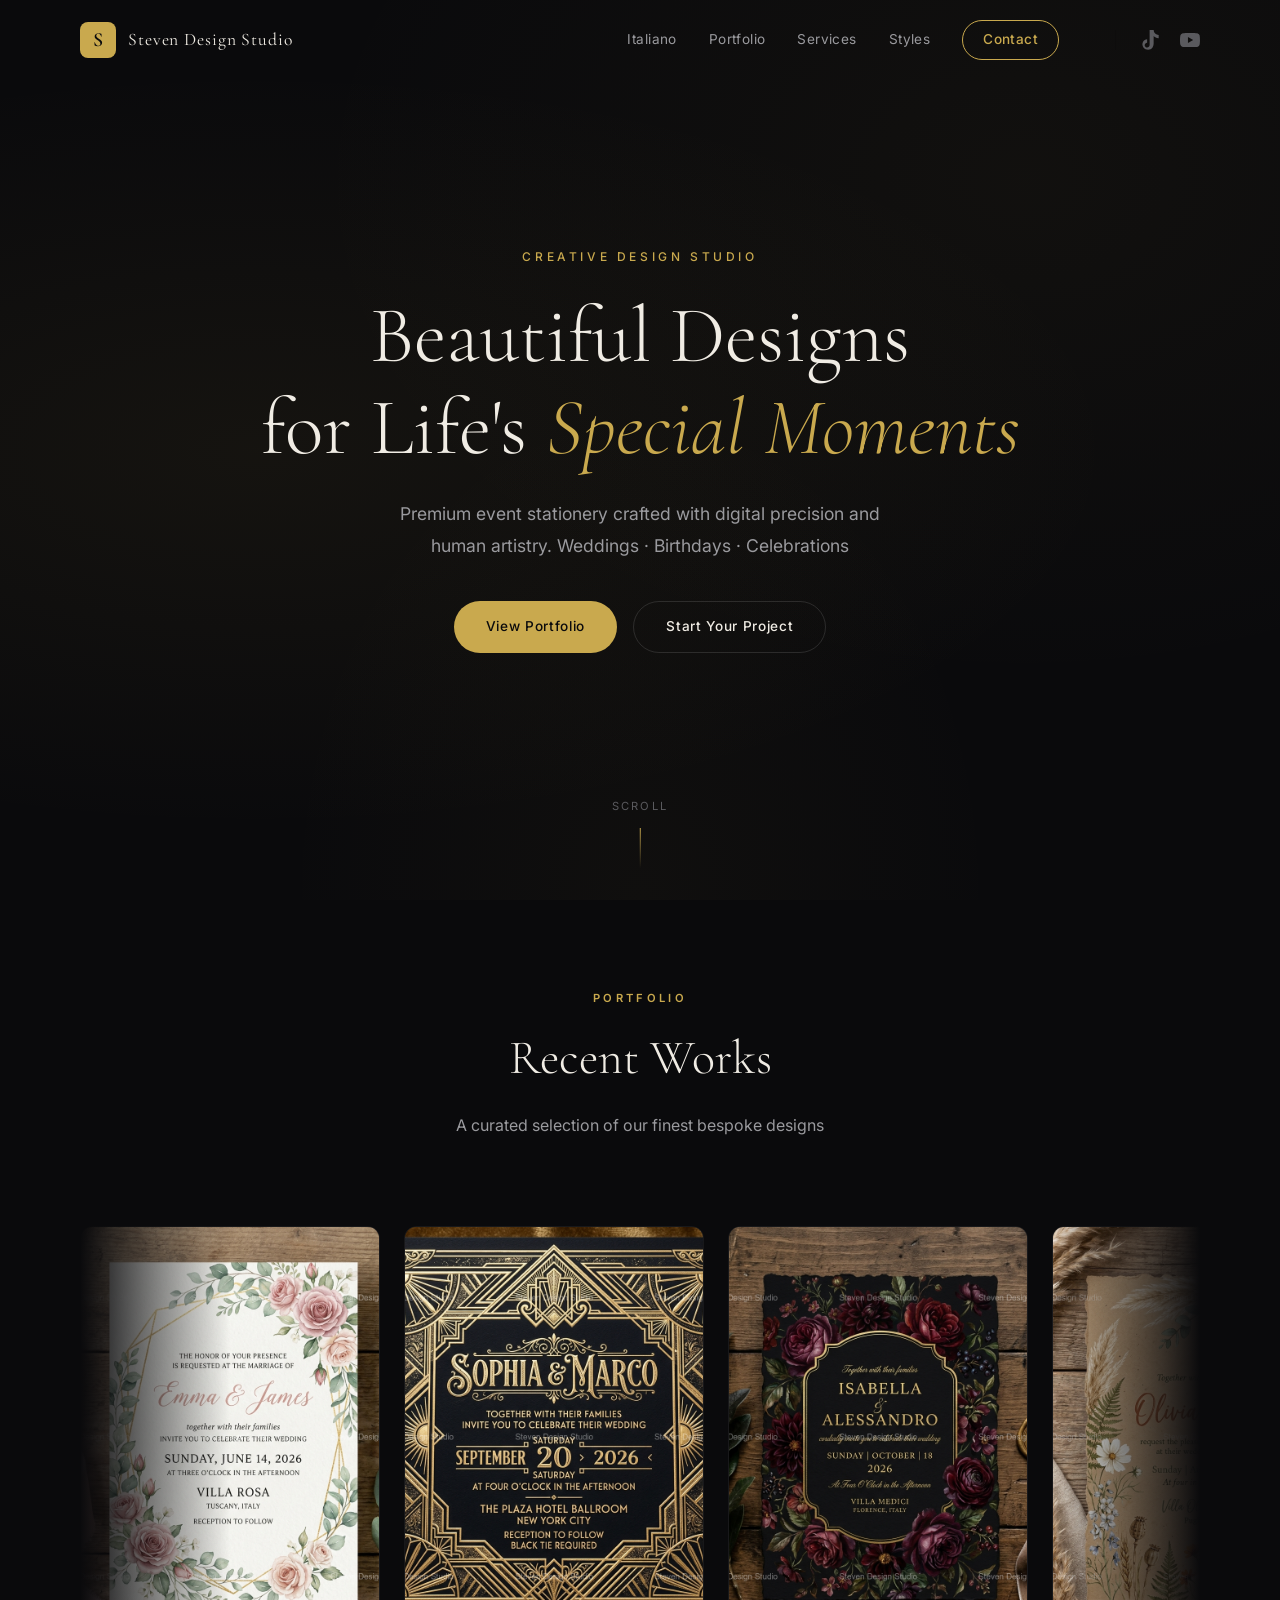
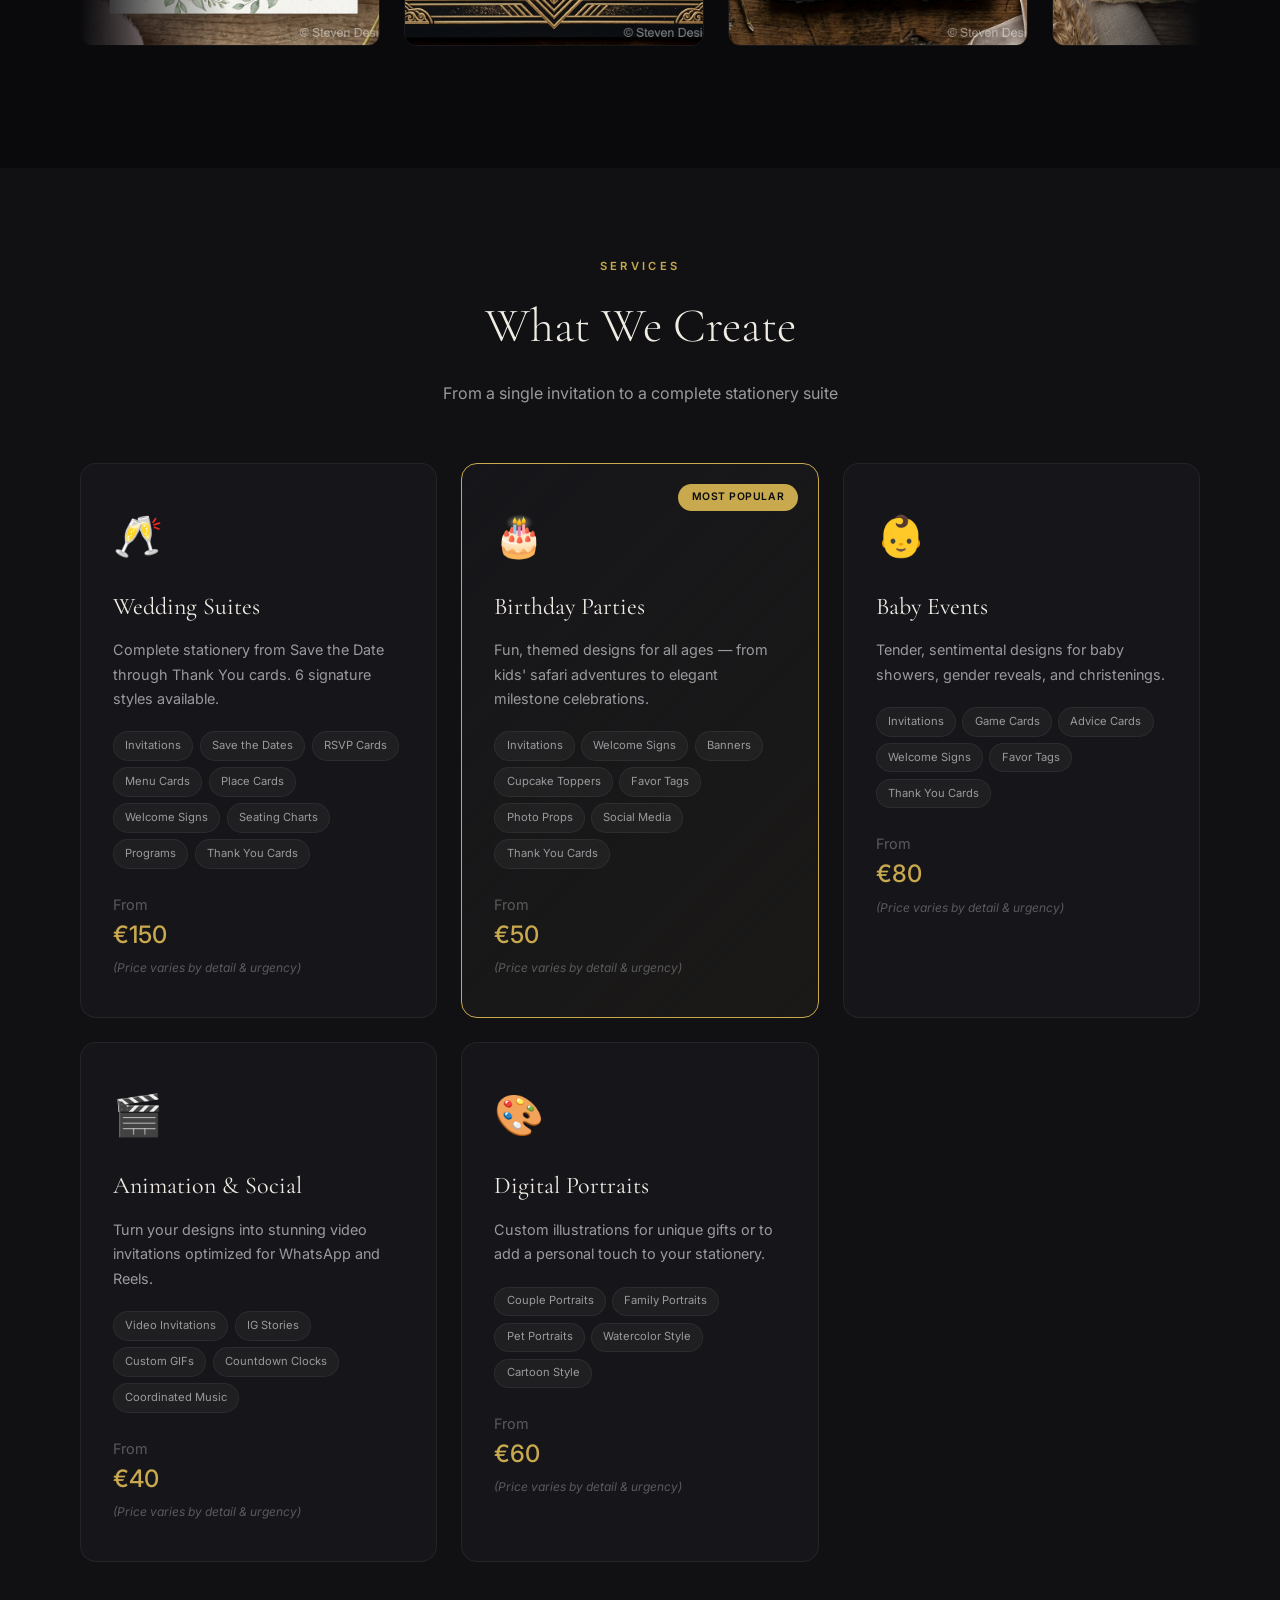
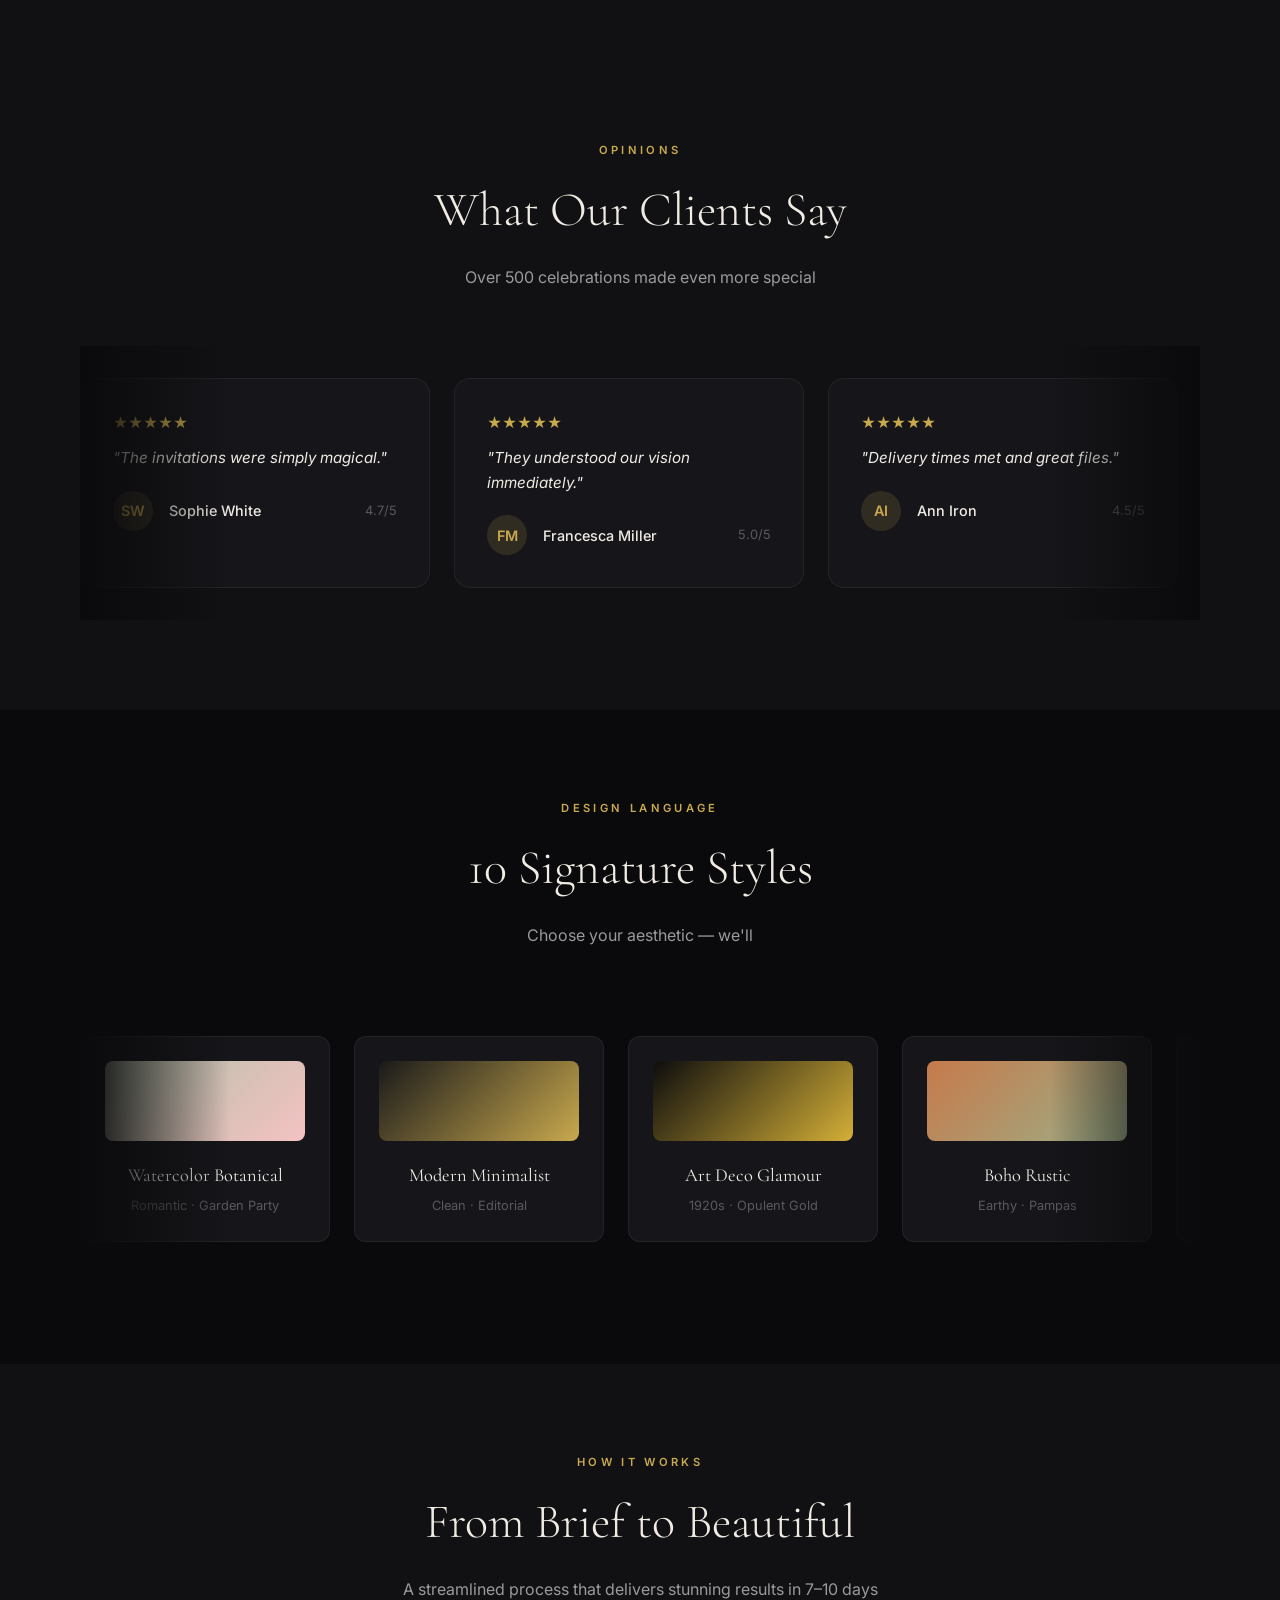
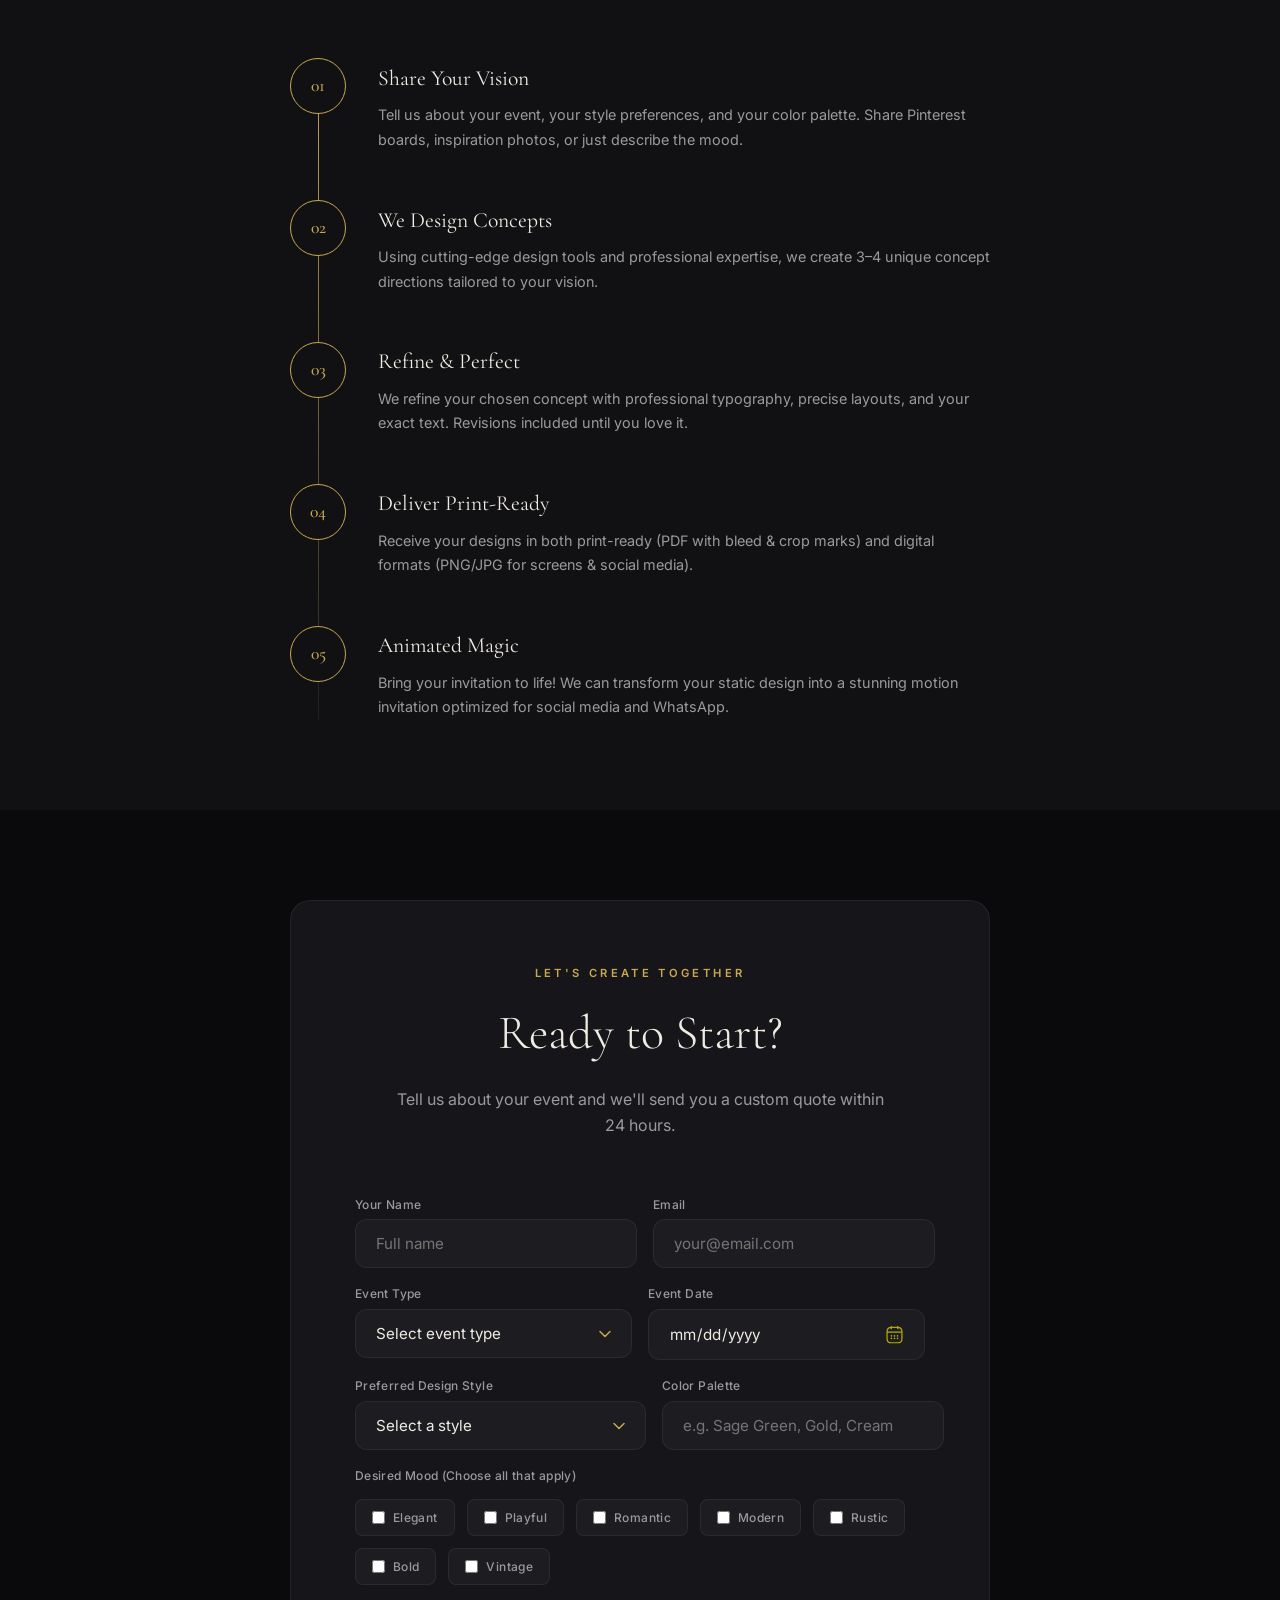
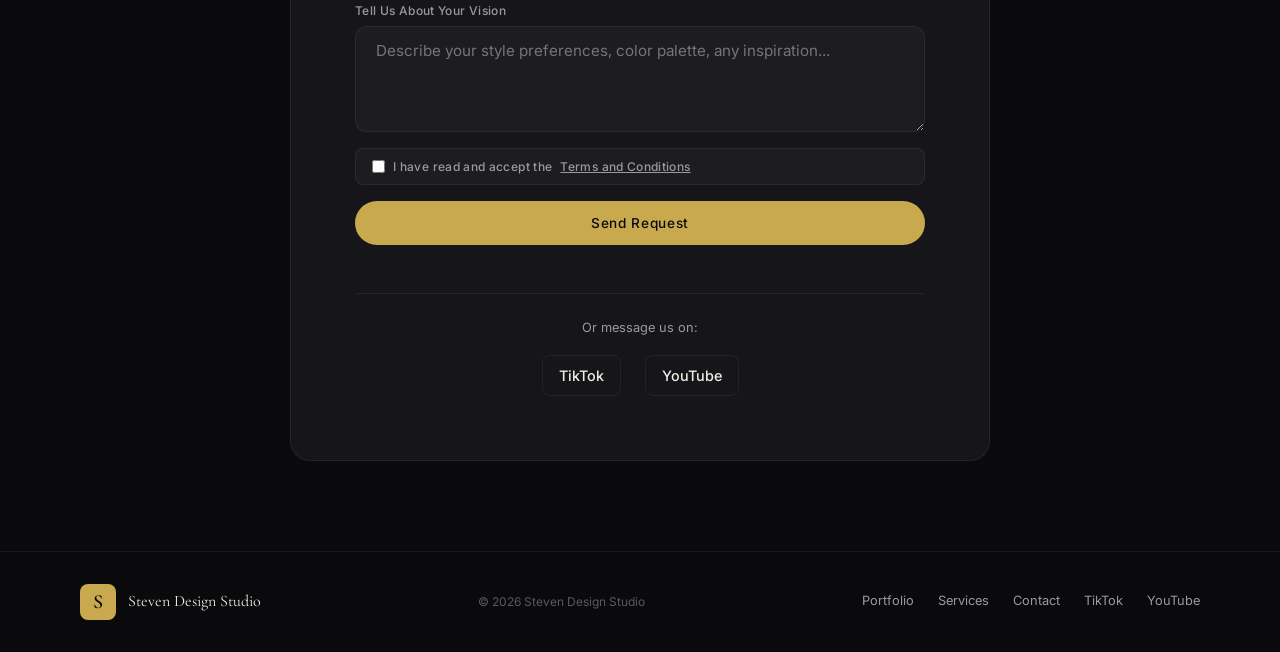
==== commit 786af391: "Restore files to root to keep site working" ====
--- a/en/index.html
+++ b/en/index.html
@@ -5,6 +5,55 @@
     <meta name="viewport" content="width=device-width, initial-scale=1.0">
     <title>Steven Design Studio — Bespoke Event Stationery</title>
     <meta name="description" content="Premium custom-crafted graphic design for weddings, birthdays, and celebrations. Personalized invitations, stationery suites, and event branding by Steven Design Studio.">
+    <meta name="keywords" content="custom invitations, invitation design, bespoke invitations, digital invites, wedding invitations, birthday invitations, baby shower invitations, event stationery design, personalized invites, invitation, invitations, invites, design, Steven Design Studio">
+    <link rel="canonical" href="https://stevendesignstudio.github.io/en/">
+    <link rel="alternate" hreflang="it" href="https://stevendesignstudio.github.io/">
+    <link rel="alternate" hreflang="en" href="https://stevendesignstudio.github.io/en/">
+    <link rel="alternate" hreflang="x-default" href="https://stevendesignstudio.github.io/">
+    <meta property="og:type" content="website">
+    <meta property="og:title" content="Steven Design Studio — Bespoke Event Stationery">
+    <meta property="og:description" content="Personalized invitations, digital invites, wedding stationery, and event branding by Steven Design Studio.">
+    <meta property="og:url" content="https://stevendesignstudio.github.io/en/">
+    <meta property="og:site_name" content="Steven Design Studio">
+    <meta property="og:locale" content="en_US">
+    <meta property="og:image" content="https://stevendesignstudio.github.io/assets/img/portfolio/01_wedding_botanical.png">
+    <meta name="twitter:card" content="summary_large_image">
+    <meta name="twitter:title" content="Steven Design Studio — Bespoke Event Stationery">
+    <meta name="twitter:description" content="Personalized invitations, digital invites, wedding stationery, and event branding by Steven Design Studio.">
+    <meta name="twitter:image" content="https://stevendesignstudio.github.io/assets/img/portfolio/01_wedding_botanical.png">
+    <script type="application/ld+json">
+    {
+        "@context": "https://schema.org",
+        "@type": "ProfessionalService",
+        "name": "Steven Design Studio",
+        "url": "https://stevendesignstudio.github.io/en/",
+        "description": "Premium graphic design for personalized invitations, digital invites, wedding stationery, and event branding.",
+        "image": "https://stevendesignstudio.github.io/assets/img/portfolio/01_wedding_botanical.png",
+        "areaServed": "Italy",
+        "serviceType": [
+            "Custom invitations",
+            "Wedding invitations",
+            "Birthday invitations",
+            "Digital invites",
+            "Invitation design",
+            "Event stationery design"
+        ],
+        "knowsAbout": [
+            "invitation",
+            "invitations",
+            "invites",
+            "design",
+            "invitation design",
+            "custom invites",
+            "wedding invitations",
+            "event stationery"
+        ],
+        "sameAs": [
+            "https://www.tiktok.com/@disegnipertutti_steven",
+            "https://www.youtube.com/@DisegniPerTutti-Feste"
+        ]
+    }
+    </script>
     <link rel="preconnect" href="https://fonts.googleapis.com">
     <link rel="preconnect" href="https://fonts.gstatic.com" crossorigin>
     <link href="https://fonts.googleapis.com/css2?family=Cormorant+Garamond:ital,wght@0,300;0,400;0,500;0,600;1,300;1,400&family=Inter:wght@300;400;500;600&display=swap" rel="stylesheet">
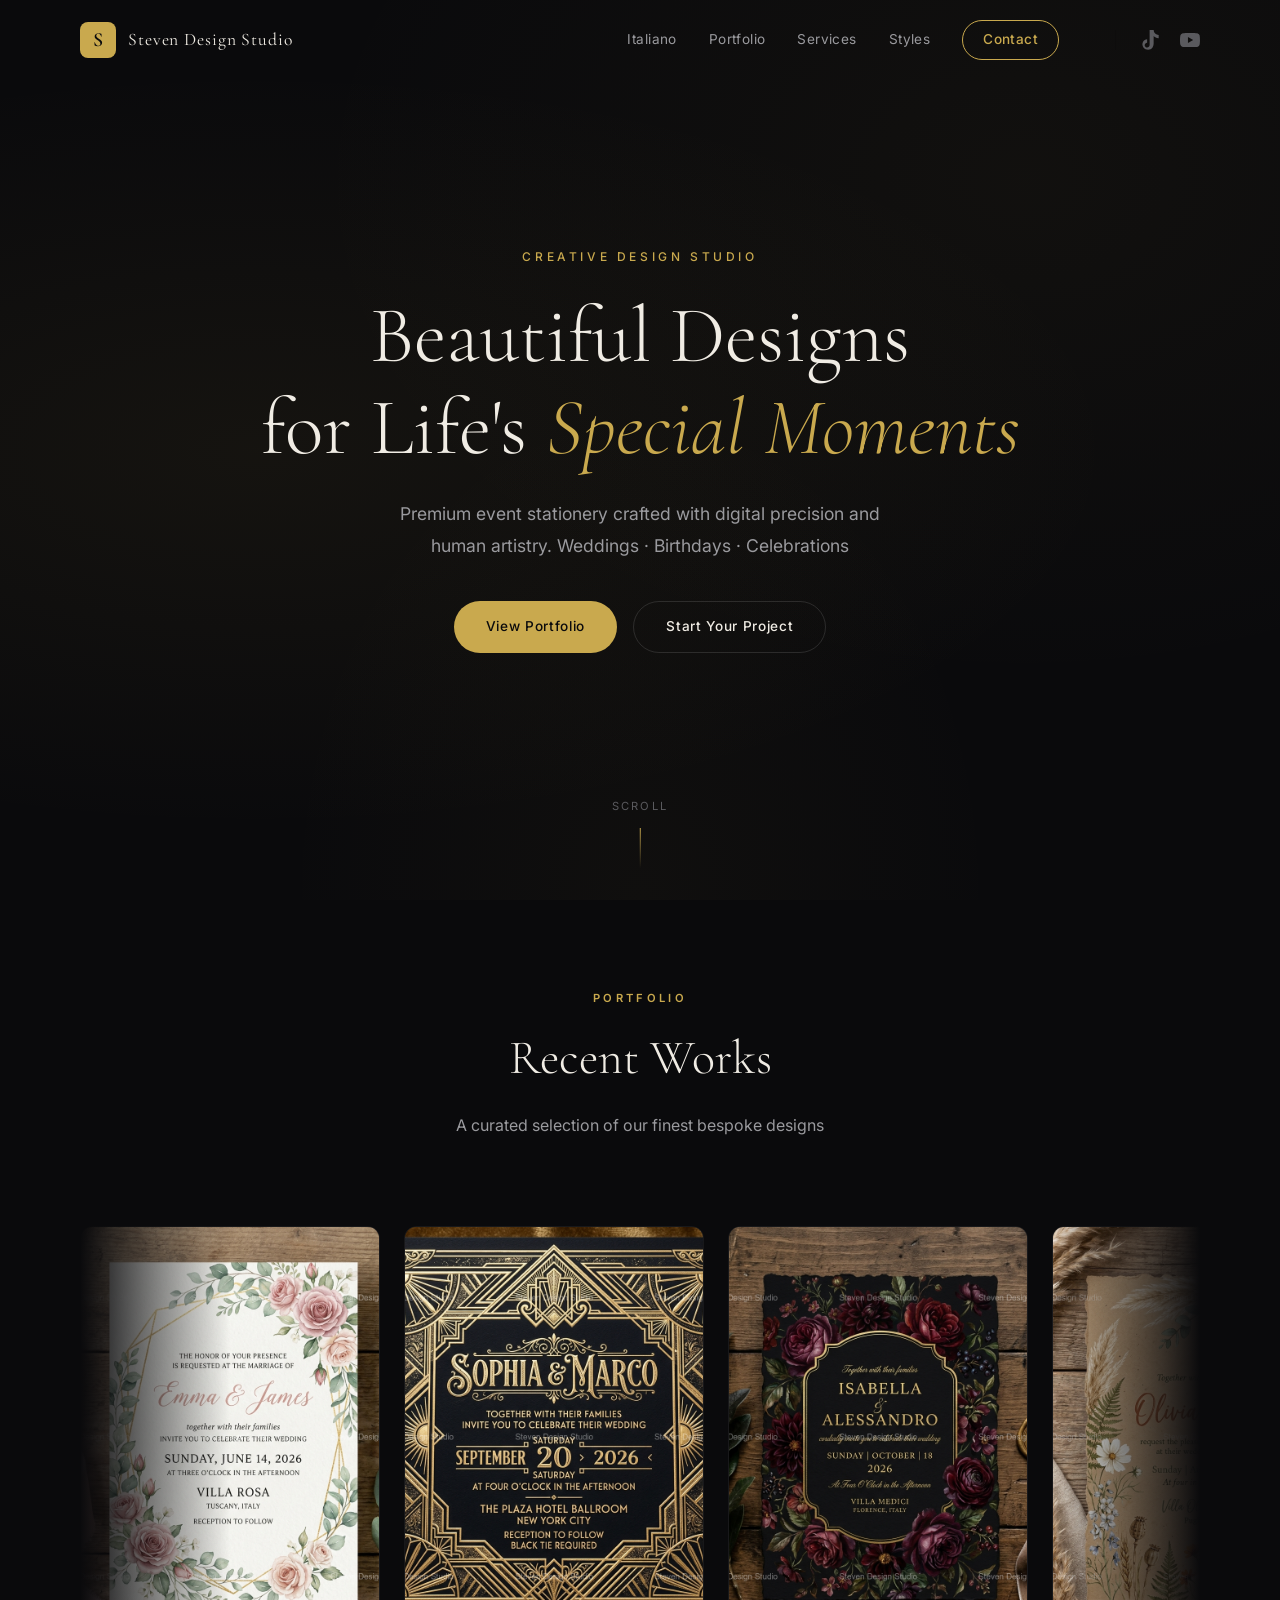
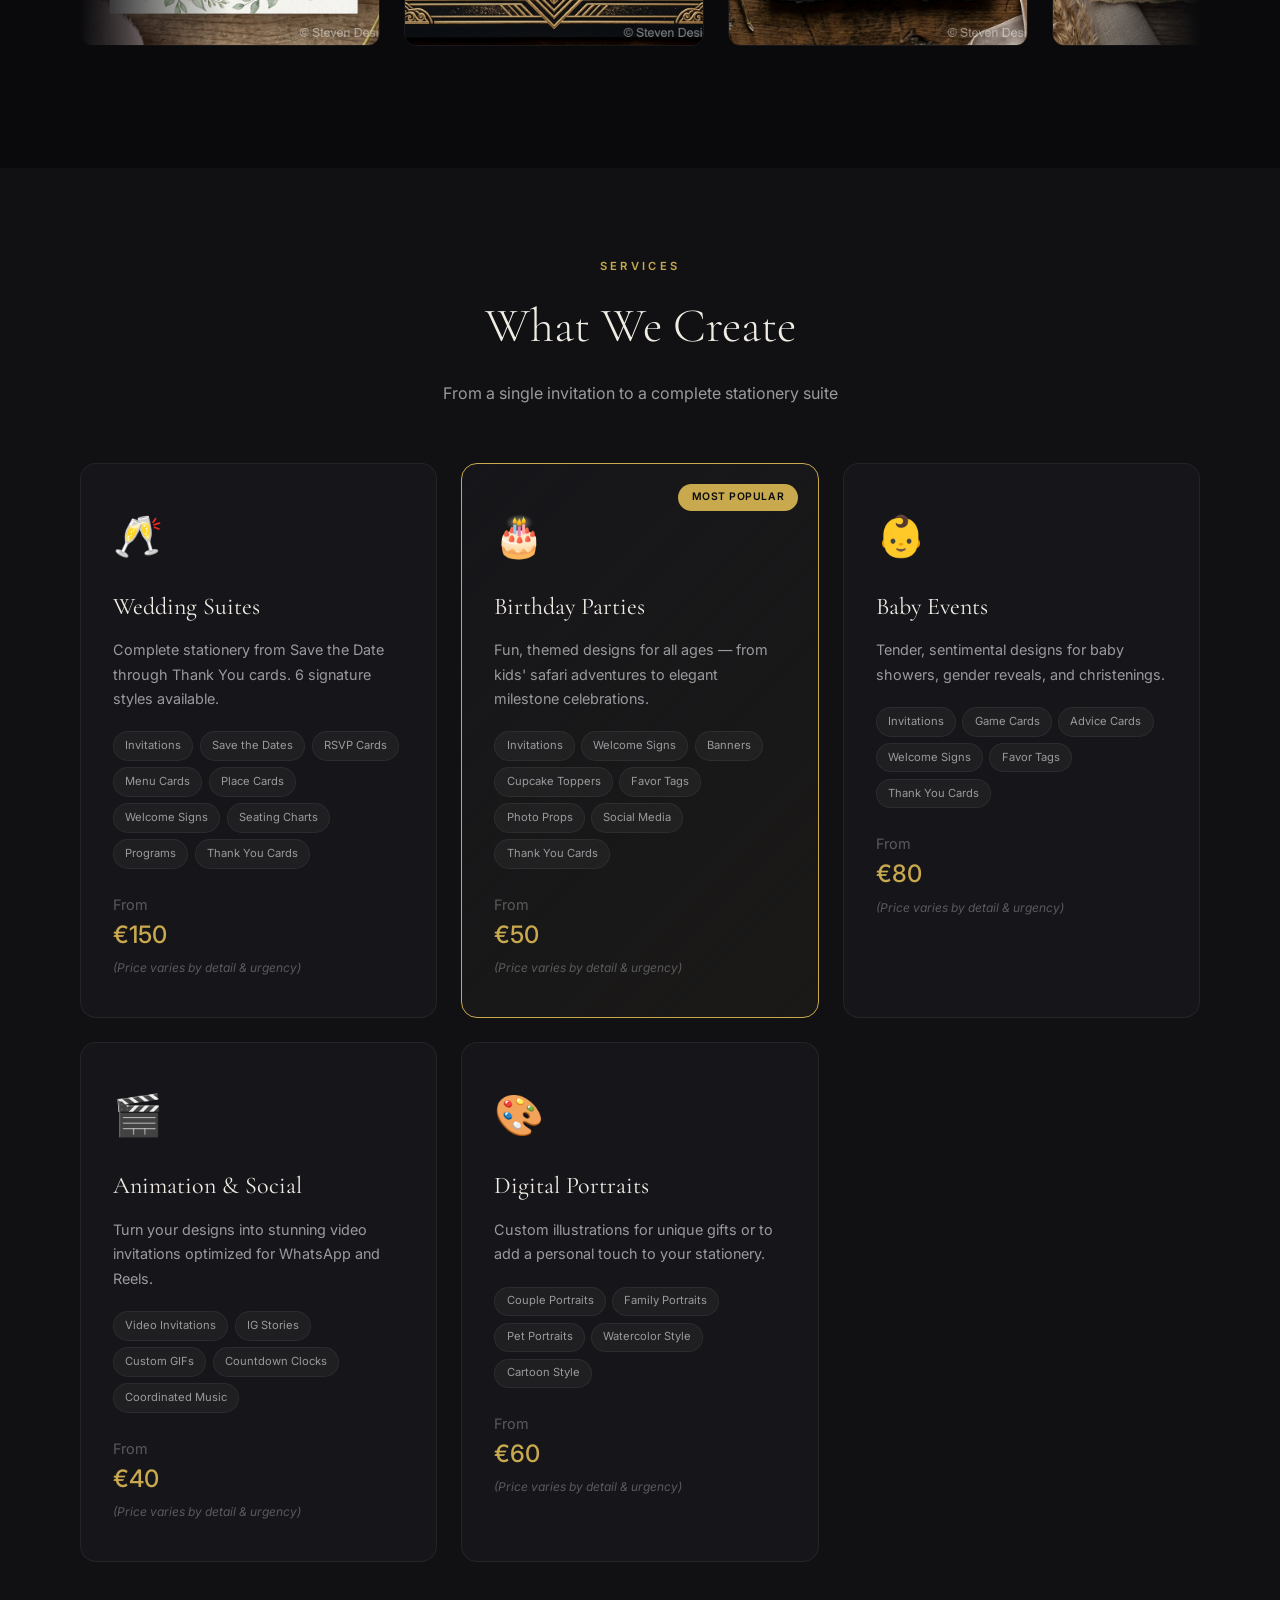
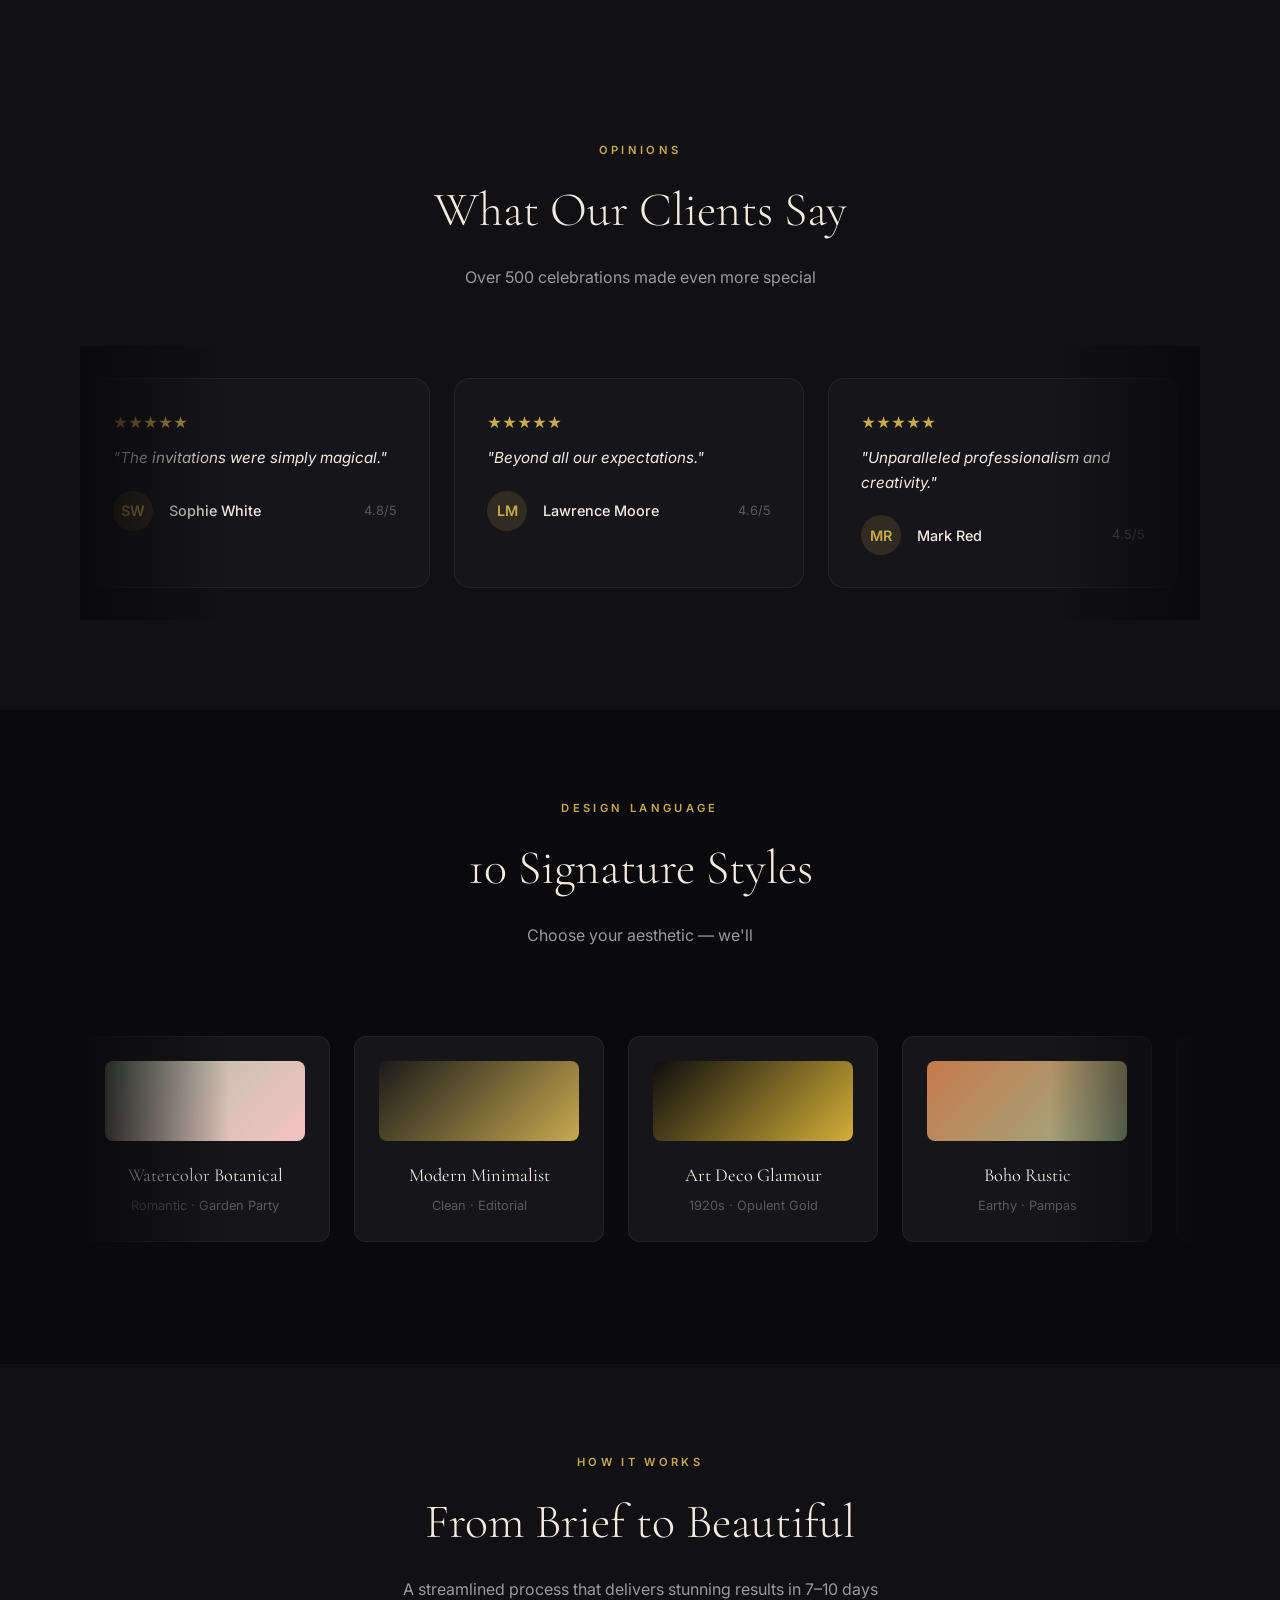
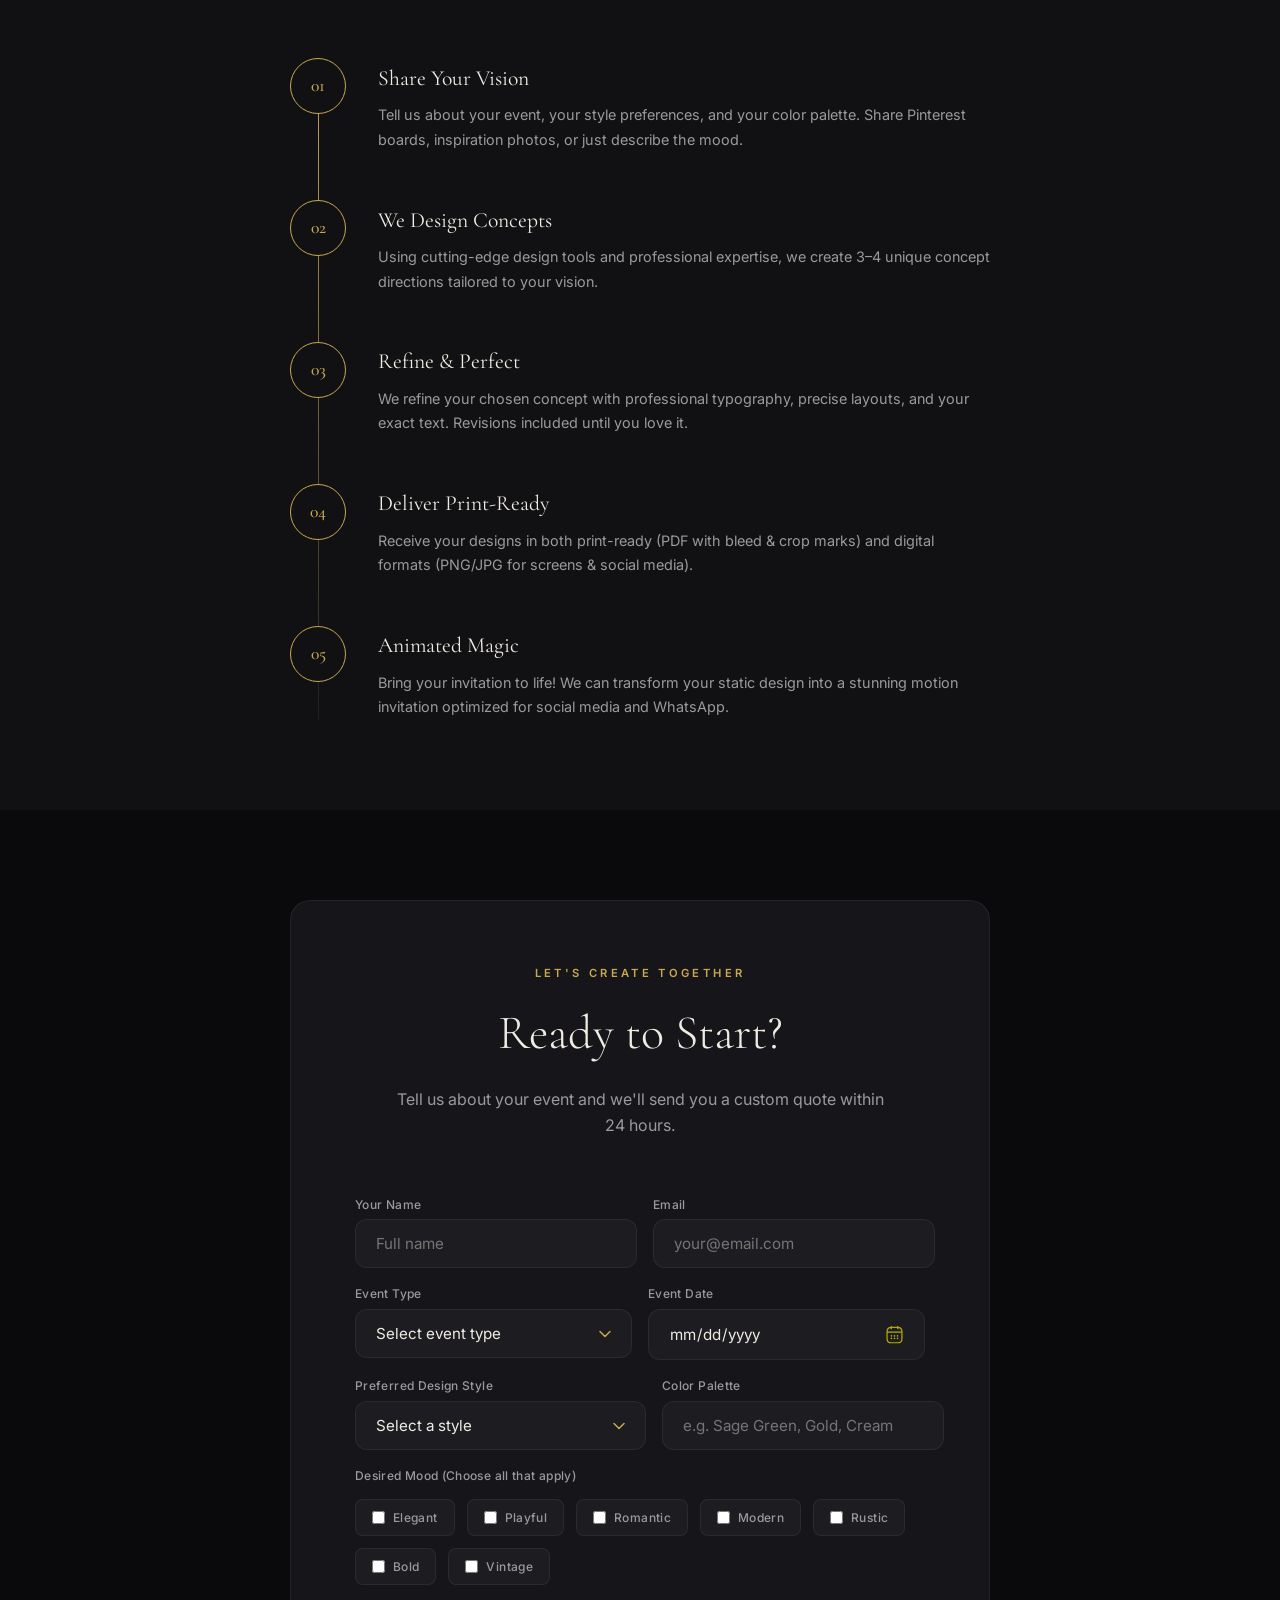
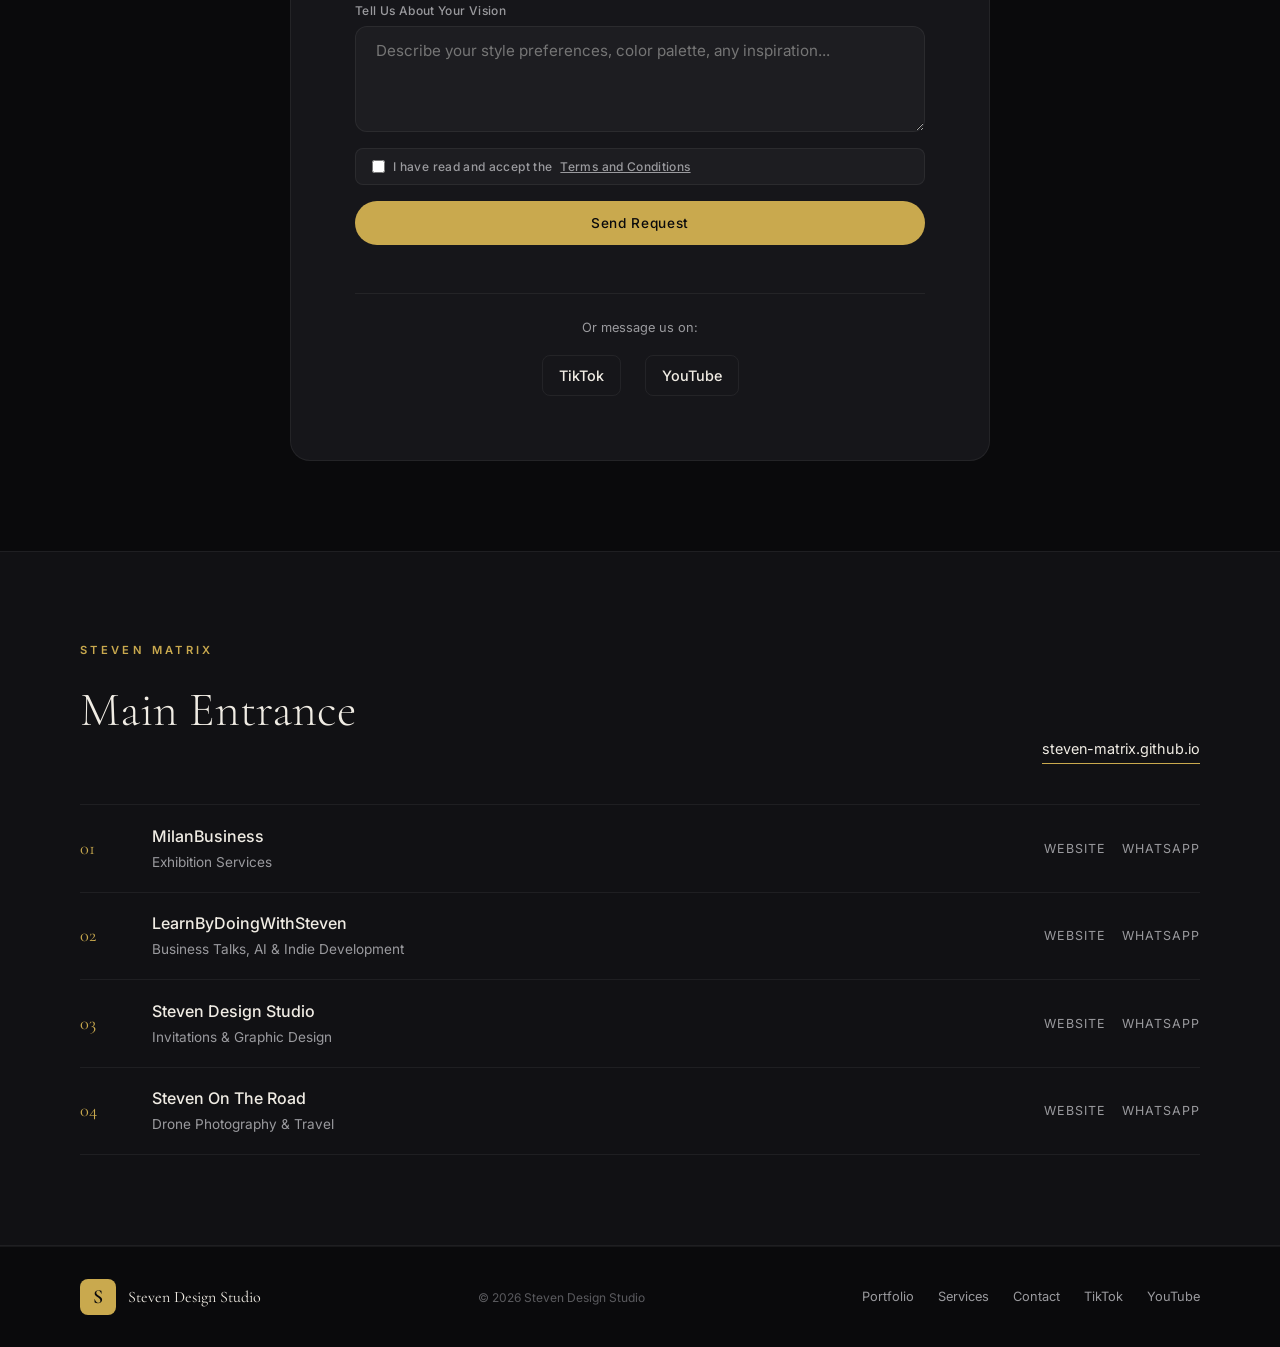
==== commit 8b81b8ed: "feat: add Steven Matrix showcase" ====
--- a/en/index.html
+++ b/en/index.html
@@ -767,6 +767,65 @@
         </div>
     </section>
 
+    <!-- Steven Matrix -->
+    <section class="section matrix-showcase" id="steven-matrix" aria-labelledby="steven-matrix-title">
+        <div class="container">
+            <div class="matrix-header" data-animate="fade-up">
+                <div>
+                    <p class="section-label">Steven Matrix</p>
+                    <h2 class="section-title" id="steven-matrix-title">Main Entrance</h2>
+                </div>
+                <a class="matrix-entrance" href="https://steven-matrix.github.io" target="_blank" rel="noopener noreferrer">steven-matrix.github.io</a>
+            </div>
+            <div class="matrix-links" aria-label="Key Featured Pages">
+                <article class="matrix-link" data-animate="fade-up">
+                    <span class="matrix-index">01</span>
+                    <div class="matrix-info">
+                        <h3>MilanBusiness</h3>
+                        <p>Exhibition Services</p>
+                    </div>
+                    <div class="matrix-actions">
+                        <a href="https://milanbusiness.github.io/" target="_blank" rel="noopener noreferrer">Website</a>
+                        <a href="https://whatsapp.com/channel/0029VbCYKsH6BIEix5quWa40" target="_blank" rel="noopener noreferrer">WhatsApp</a>
+                    </div>
+                </article>
+                <article class="matrix-link" data-animate="fade-up" data-delay="80">
+                    <span class="matrix-index">02</span>
+                    <div class="matrix-info">
+                        <h3>LearnByDoingWithSteven</h3>
+                        <p>Business Talks, AI & Indie Development</p>
+                    </div>
+                    <div class="matrix-actions">
+                        <a href="https://learnbydoingwithsteven.github.io" target="_blank" rel="noopener noreferrer">Website</a>
+                        <a href="https://whatsapp.com/channel/0029VazqfKFK0IBoyfgyO70b" target="_blank" rel="noopener noreferrer">WhatsApp</a>
+                    </div>
+                </article>
+                <article class="matrix-link" data-animate="fade-up" data-delay="160">
+                    <span class="matrix-index">03</span>
+                    <div class="matrix-info">
+                        <h3>Steven Design Studio</h3>
+                        <p>Invitations & Graphic Design</p>
+                    </div>
+                    <div class="matrix-actions">
+                        <a href="https://stevendesignstudio.github.io" target="_blank" rel="noopener noreferrer">Website</a>
+                        <a href="https://whatsapp.com/channel/0029VbCJNMM2P59kgvANoc0N" target="_blank" rel="noopener noreferrer">WhatsApp</a>
+                    </div>
+                </article>
+                <article class="matrix-link" data-animate="fade-up" data-delay="240">
+                    <span class="matrix-index">04</span>
+                    <div class="matrix-info">
+                        <h3>Steven On The Road</h3>
+                        <p>Drone Photography & Travel</p>
+                    </div>
+                    <div class="matrix-actions">
+                        <a href="https://stevenontheroad-italy.github.io" target="_blank" rel="noopener noreferrer">Website</a>
+                        <a href="https://whatsapp.com/channel/0029VbCeTYW4SpkPrQZTQE0n" target="_blank" rel="noopener noreferrer">WhatsApp</a>
+                    </div>
+                </article>
+            </div>
+        </div>
+    </section>
+
     <!-- Footer -->
     <footer class="footer">
         <div class="container footer-inner">
--- a/assets/css/style.css
+++ b/assets/css/style.css
@@ -904,6 +904,86 @@
     opacity: 1;
 }
 
+/* --- Steven Matrix --- */
+.matrix-showcase {
+    background: var(--bg-secondary);
+    border-top: 1px solid var(--border);
+    border-bottom: 1px solid var(--border);
+}
+
+.matrix-header {
+    display: grid;
+    grid-template-columns: minmax(0, 1fr) auto;
+    align-items: end;
+    gap: 1.5rem;
+    margin-bottom: 2.5rem;
+}
+
+.matrix-header .section-label,
+.matrix-header .section-title {
+    text-align: left;
+    margin-left: 0;
+    margin-right: 0;
+}
+
+.matrix-entrance {
+    color: var(--text-primary);
+    font-size: 0.9rem;
+    border-bottom: 1px solid var(--accent);
+    padding-bottom: 0.2rem;
+}
+
+.matrix-entrance:hover {
+    color: var(--accent-light);
+}
+
+.matrix-links {
+    border-top: 1px solid var(--border);
+}
+
+.matrix-link {
+    display: grid;
+    grid-template-columns: 3rem minmax(0, 1fr) auto;
+    align-items: center;
+    gap: 1.5rem;
+    padding: 1.15rem 0;
+    border-bottom: 1px solid var(--border);
+}
+
+.matrix-index {
+    color: var(--accent);
+    font-family: var(--font-display);
+    font-size: 1.15rem;
+}
+
+.matrix-info h3 {
+    font-size: 1rem;
+    font-weight: 500;
+    margin-bottom: 0.15rem;
+}
+
+.matrix-info p {
+    color: var(--text-secondary);
+    font-size: 0.85rem;
+}
+
+.matrix-actions {
+    display: flex;
+    align-items: center;
+    gap: 1rem;
+}
+
+.matrix-actions a {
+    color: var(--text-secondary);
+    font-size: 0.78rem;
+    letter-spacing: 0.08em;
+    text-transform: uppercase;
+}
+
+.matrix-actions a:hover {
+    color: var(--accent);
+}
+
 /* --- Footer --- */
 .footer {
     border-top: 1px solid var(--border);
@@ -1072,6 +1152,20 @@
     .portfolio-overlay {
         opacity: 1;
     }
+
+    .matrix-header,
+    .matrix-link {
+        grid-template-columns: 1fr;
+        align-items: start;
+    }
+
+    .matrix-link {
+        gap: 0.75rem;
+    }
+
+    .matrix-actions {
+        flex-wrap: wrap;
+    }
 }
 
 @media (max-width: 480px) {
